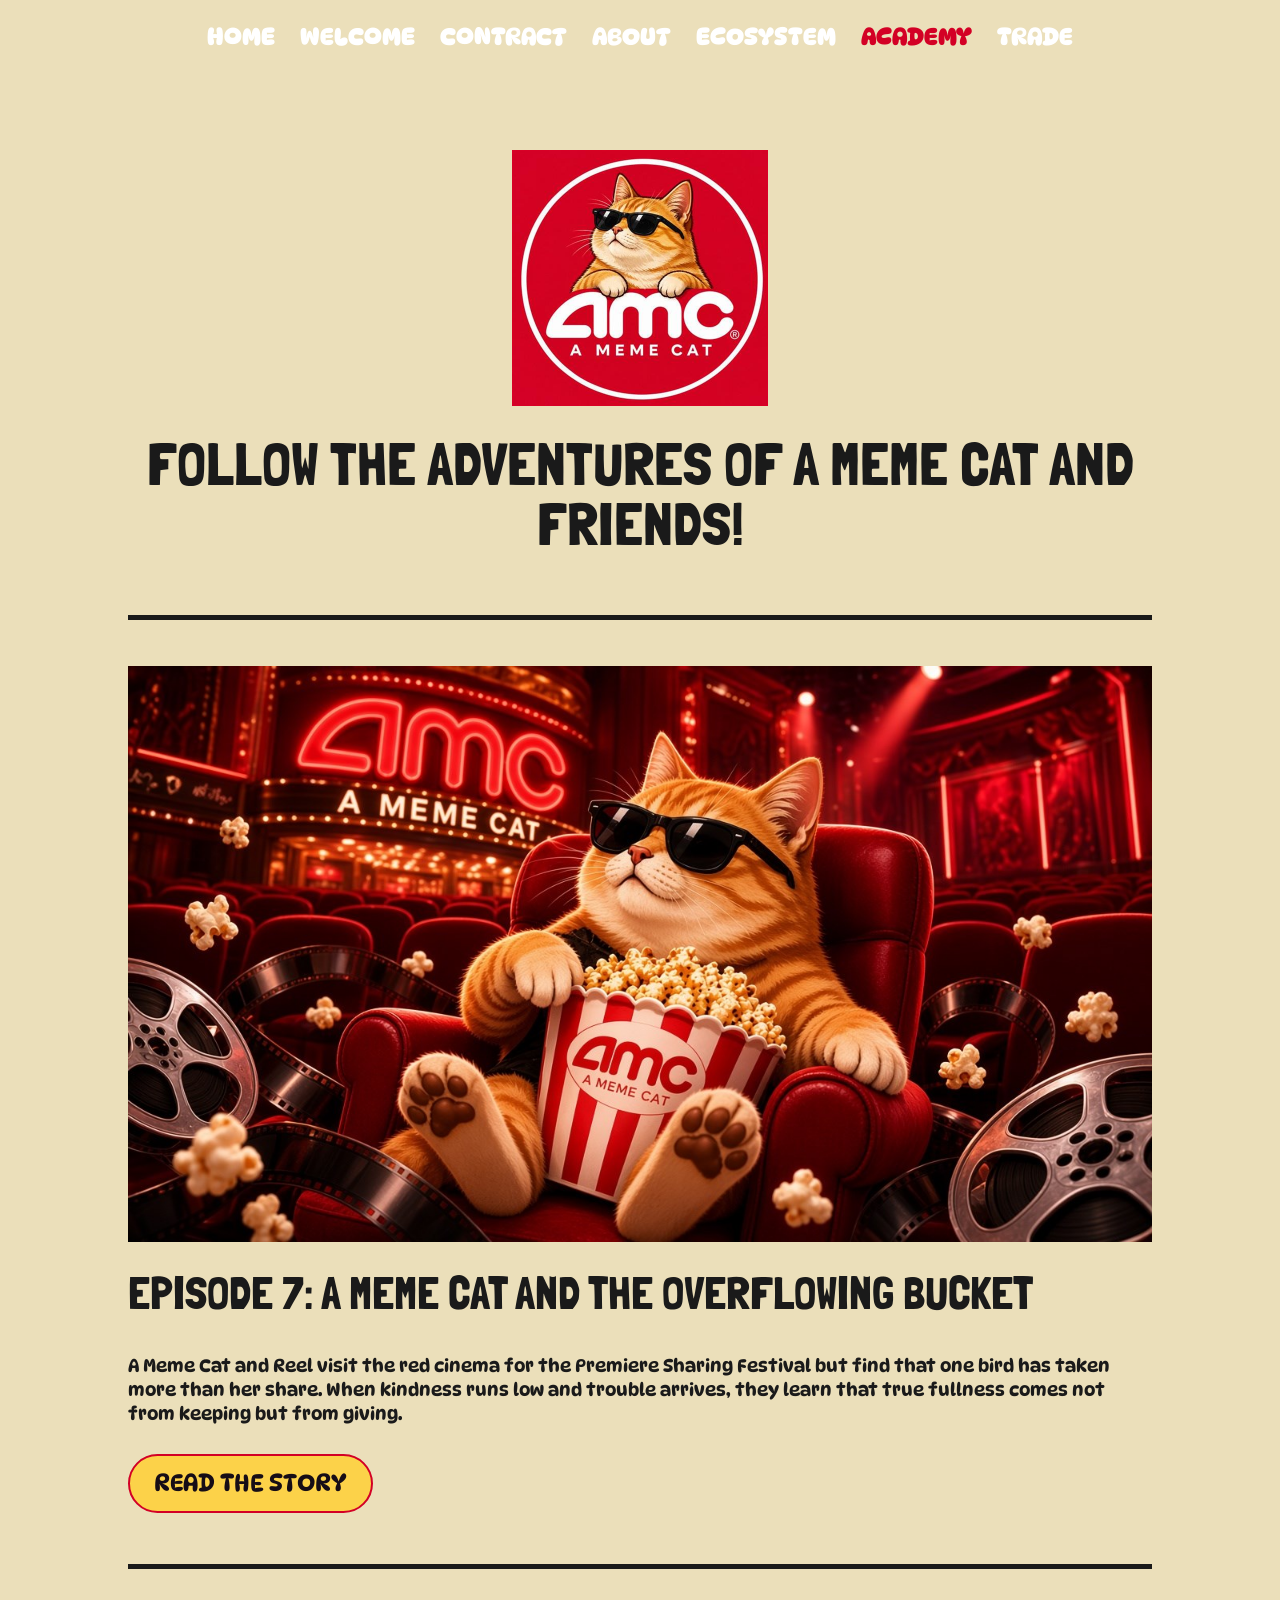
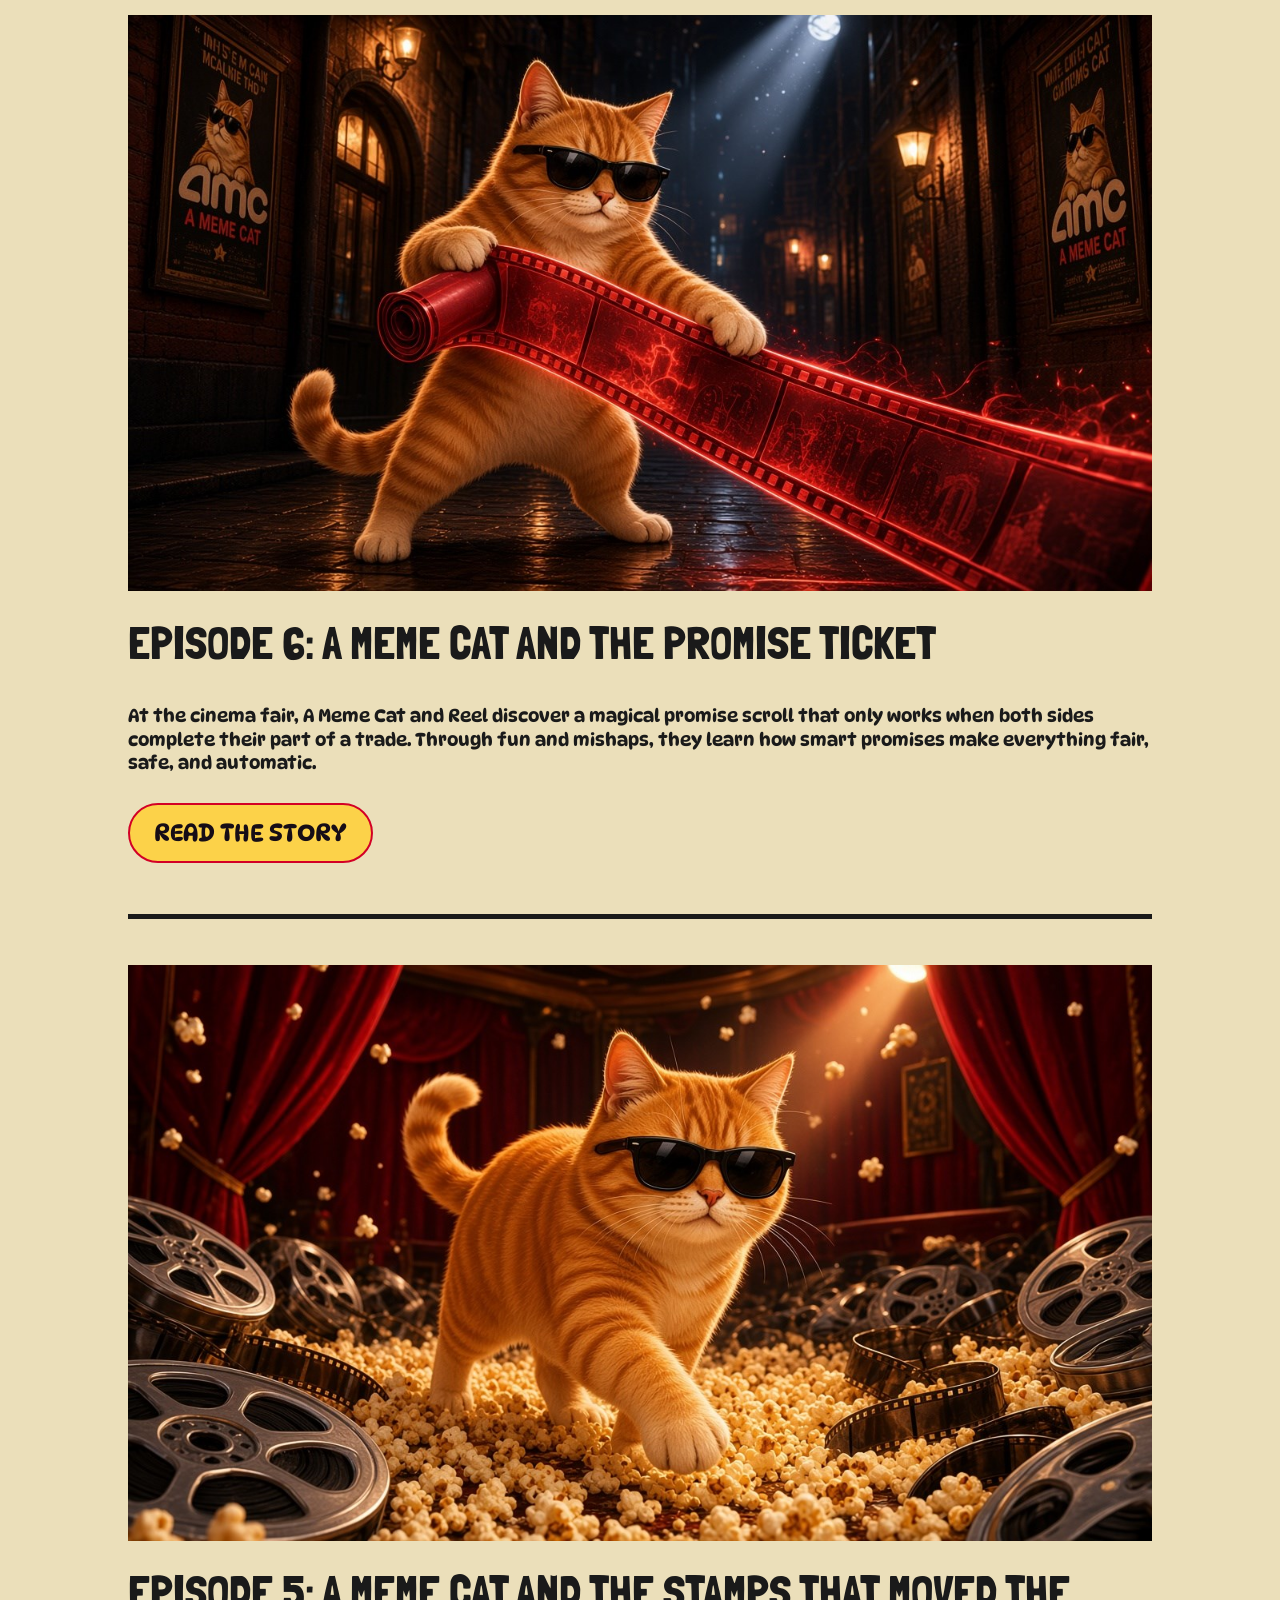
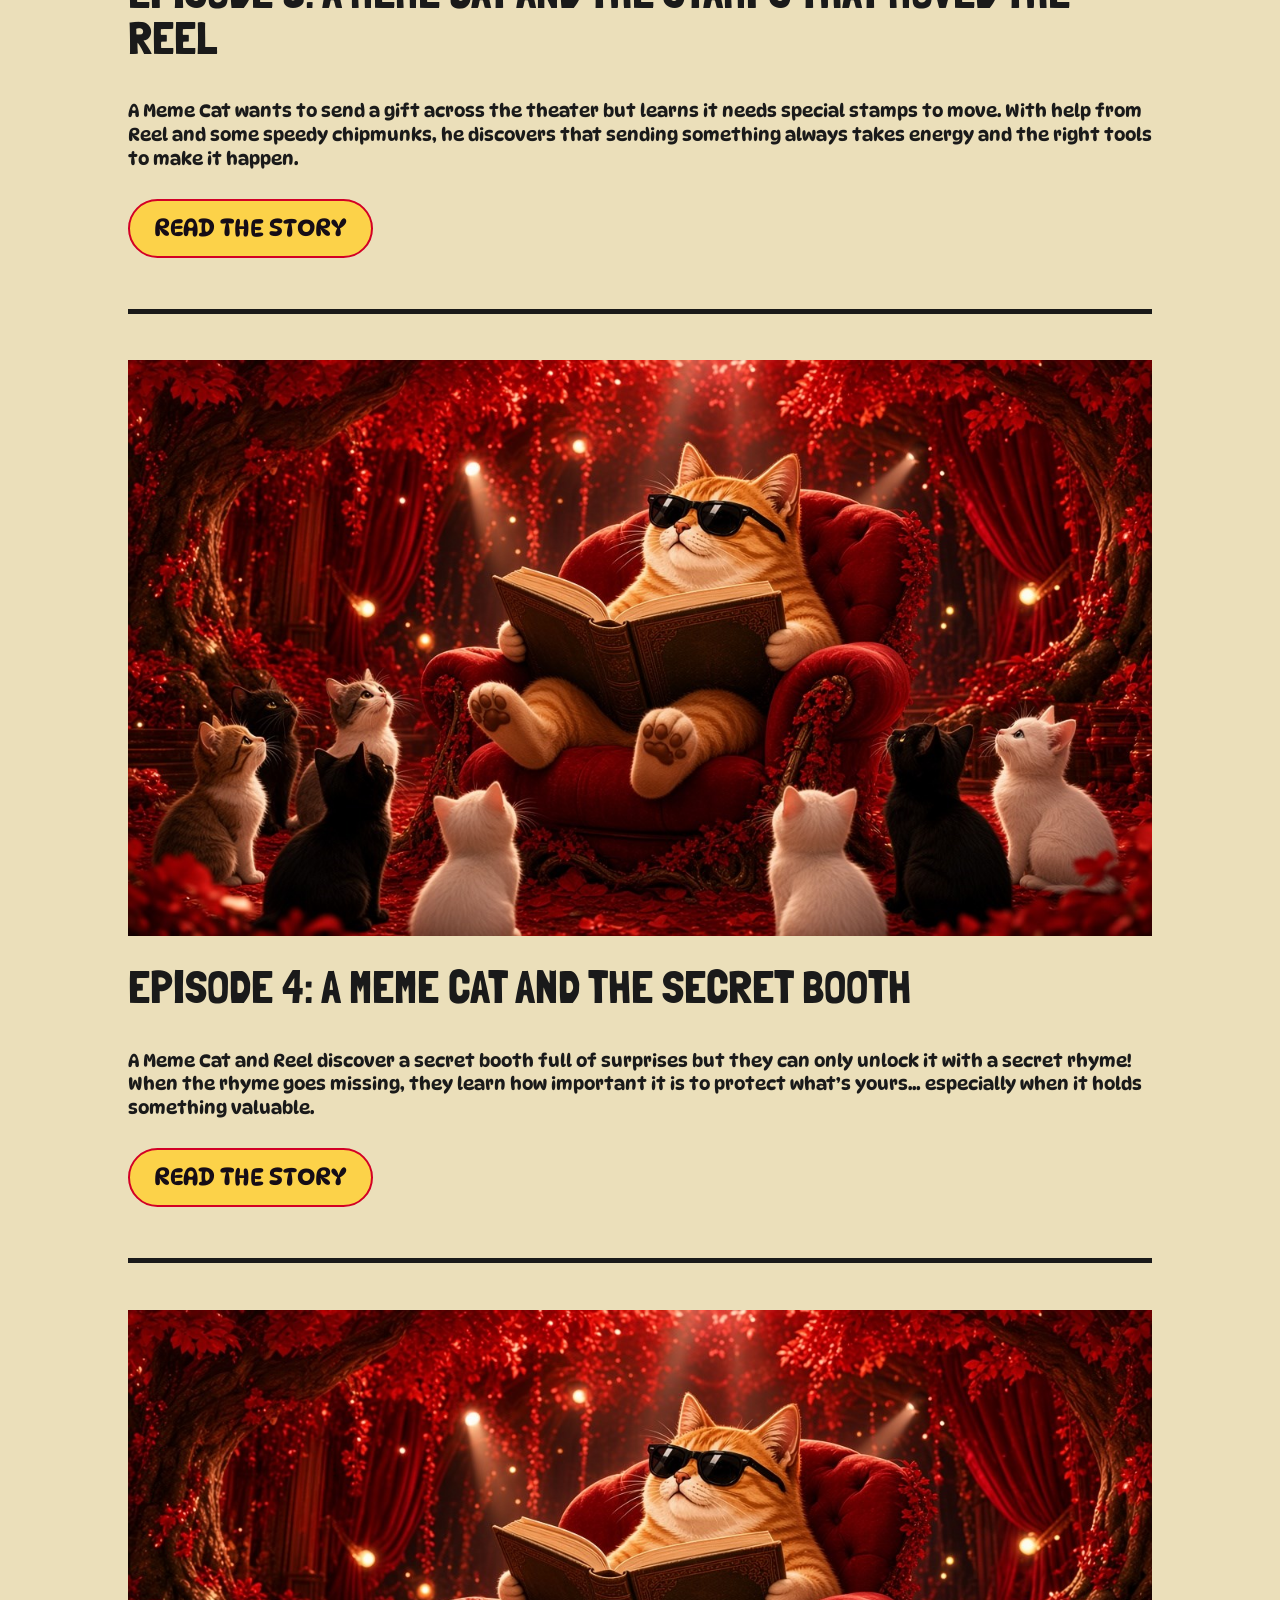
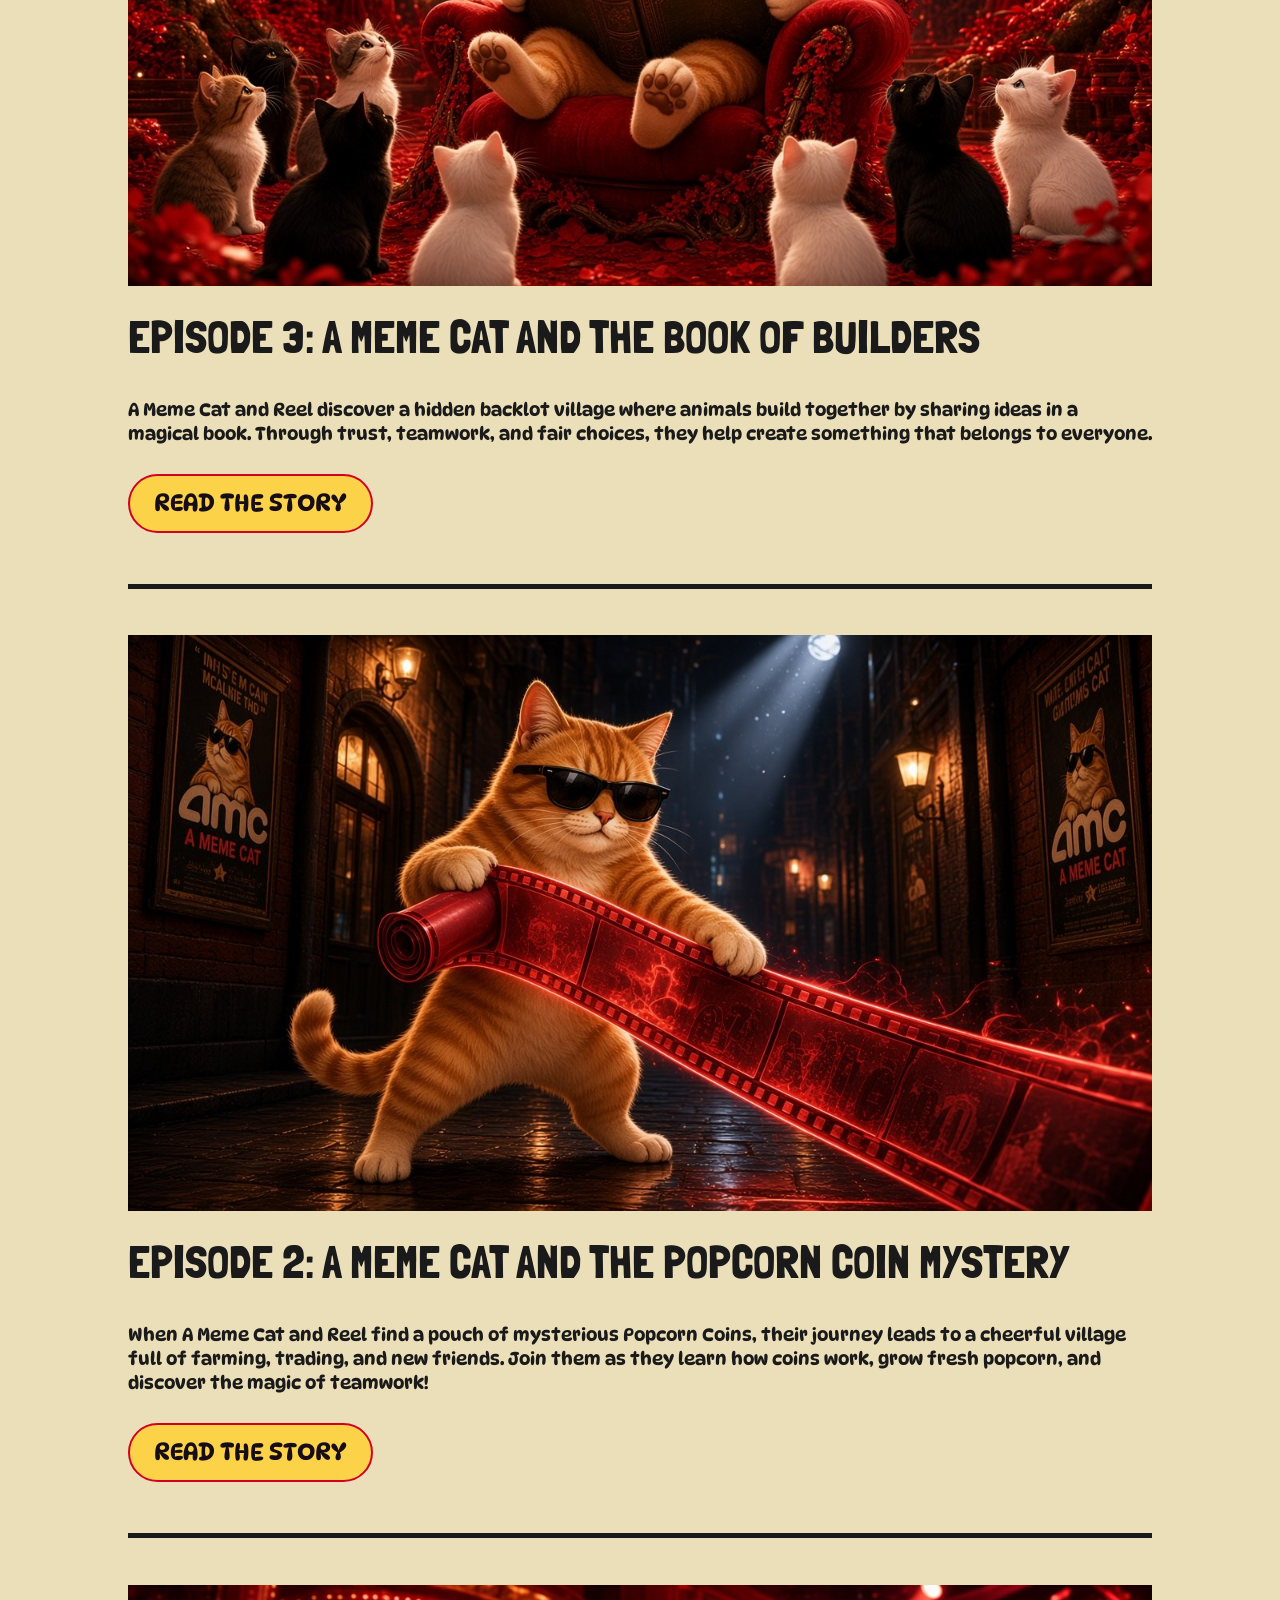
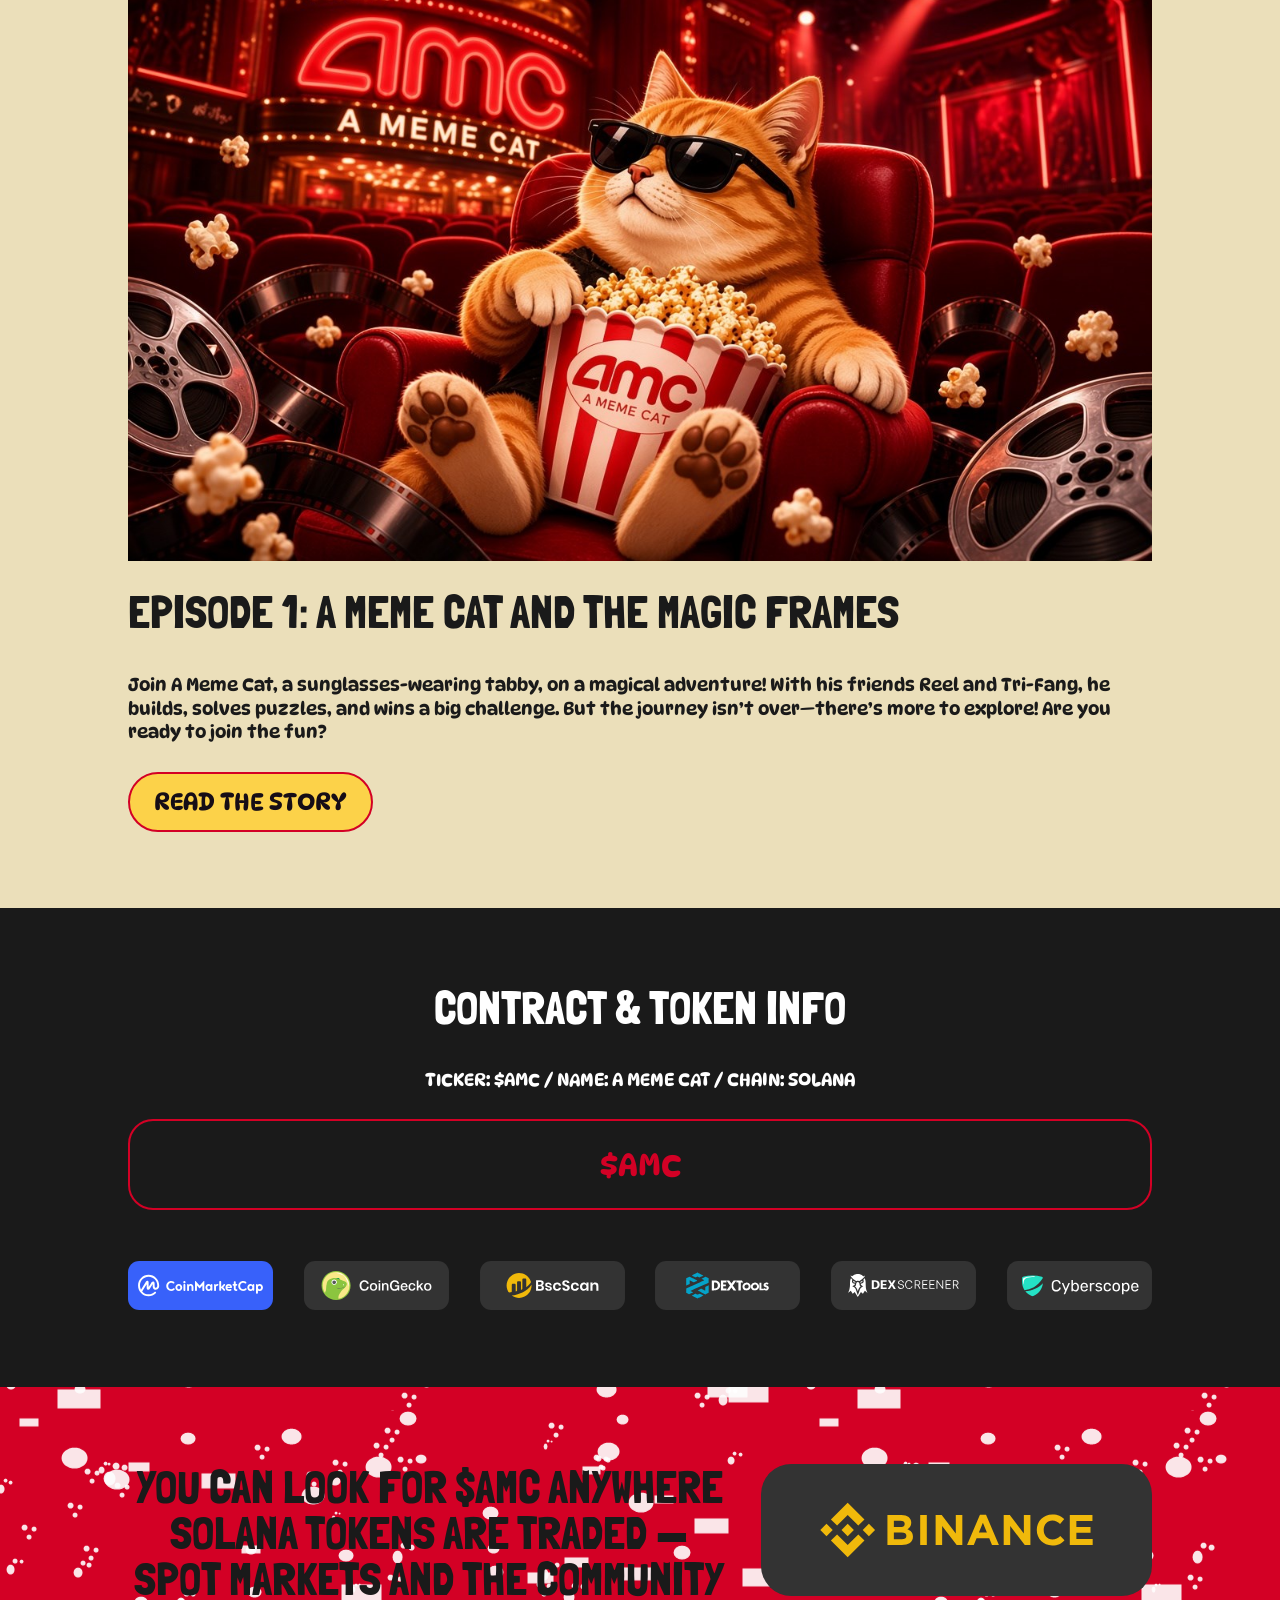
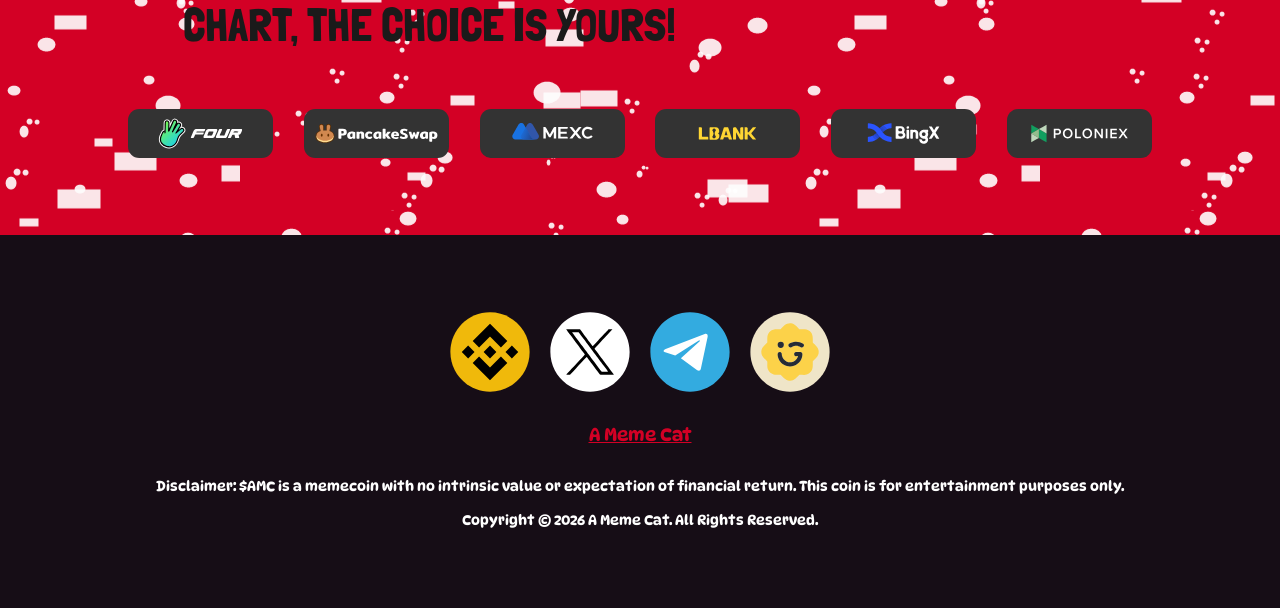
==== academy/index.html @ ebb937b4 "init" ====
<!DOCTYPE html>
<html lang="en-US">
<head>
	<meta charset="UTF-8" />
<meta http-equiv="X-UA-Compatible" content="IE=edge">
	<link rel="pingback" href="https://firstbroccoli.com/xmlrpc.php" />

	<script type="text/javascript">
		document.documentElement.className = 'js';
	</script>
	
	<title>Academy | A Meme Cat</title><link rel="stylesheet" href="../wp-content/cache/min/1/f35c342107f26439f1f9e042b6e08339.css" media="all" data-minify="1" />
<style id="et-divi-open-sans-inline-css">/* Original: https://fonts.googleapis.com/css?family=Open+Sans:300italic,400italic,600italic,700italic,800italic,400,300,600,700,800&#038;subset=latin,latin-ext&#038;display=swap *//* User Agent: Mozilla/5.0 (Unknown; Linux x86_64) AppleWebKit/538.1 (KHTML, like Gecko) Safari/538.1 Daum/4.1 */@font-face {font-family: 'Open Sans';font-style: italic;font-weight: 300;font-stretch: normal;font-display: swap;src: url(../fonts.gstatic.com/s/opensans/v44/memQYaGs126MiZpBA-UFUIcVXSCEkx2cmqvXlWq8tWZ0Pw86hd0Rk5hkWV4exQ.ttf) format('truetype');}@font-face {font-family: 'Open Sans';font-style: italic;font-weight: 400;font-stretch: normal;font-display: swap;src: url(../fonts.gstatic.com/s/opensans/v44/memQYaGs126MiZpBA-UFUIcVXSCEkx2cmqvXlWq8tWZ0Pw86hd0Rk8ZkWV4exQ.ttf) format('truetype');}@font-face {font-family: 'Open Sans';font-style: italic;font-weight: 600;font-stretch: normal;font-display: swap;src: url(../fonts.gstatic.com/s/opensans/v44/memQYaGs126MiZpBA-UFUIcVXSCEkx2cmqvXlWq8tWZ0Pw86hd0RkxhjWV4exQ.ttf) format('truetype');}@font-face {font-family: 'Open Sans';font-style: italic;font-weight: 700;font-stretch: normal;font-display: swap;src: url(../fonts.gstatic.com/s/opensans/v44/memQYaGs126MiZpBA-UFUIcVXSCEkx2cmqvXlWq8tWZ0Pw86hd0RkyFjWV4exQ.ttf) format('truetype');}@font-face {font-family: 'Open Sans';font-style: italic;font-weight: 800;font-stretch: normal;font-display: swap;src: url(../fonts.gstatic.com/s/opensans/v44/memQYaGs126MiZpBA-UFUIcVXSCEkx2cmqvXlWq8tWZ0Pw86hd0Rk0ZjWV4exQ.ttf) format('truetype');}@font-face {font-family: 'Open Sans';font-style: normal;font-weight: 300;font-stretch: normal;font-display: swap;src: url(../fonts.gstatic.com/s/opensans/v44/memSYaGs126MiZpBA-UvWbX2vVnXBbObj2OVZyOOSr4dVJWUgsiH0B4uaVc.ttf) format('truetype');}@font-face {font-family: 'Open Sans';font-style: normal;font-weight: 400;font-stretch: normal;font-display: swap;src: url(../fonts.gstatic.com/s/opensans/v44/memSYaGs126MiZpBA-UvWbX2vVnXBbObj2OVZyOOSr4dVJWUgsjZ0B4uaVc.ttf) format('truetype');}@font-face {font-family: 'Open Sans';font-style: normal;font-weight: 600;font-stretch: normal;font-display: swap;src: url(../fonts.gstatic.com/s/opensans/v44/memSYaGs126MiZpBA-UvWbX2vVnXBbObj2OVZyOOSr4dVJWUgsgH1x4uaVc.ttf) format('truetype');}@font-face {font-family: 'Open Sans';font-style: normal;font-weight: 700;font-stretch: normal;font-display: swap;src: url(../fonts.gstatic.com/s/opensans/v44/memSYaGs126MiZpBA-UvWbX2vVnXBbObj2OVZyOOSr4dVJWUgsg-1x4uaVc.ttf) format('truetype');}@font-face {font-family: 'Open Sans';font-style: normal;font-weight: 800;font-stretch: normal;font-display: swap;src: url(../fonts.gstatic.com/s/opensans/v44/memSYaGs126MiZpBA-UvWbX2vVnXBbObj2OVZyOOSr4dVJWUgshZ1x4uaVc.ttf) format('truetype');}/* User Agent: Mozilla/5.0 (Windows NT 6.1; WOW64; rv:27.0) Gecko/20100101 Firefox/27.0 */@font-face {font-family: 'Open Sans';font-style: italic;font-weight: 300;font-stretch: normal;font-display: swap;src: url(../fonts.gstatic.com/s/opensans/v44/memQYaGs126MiZpBA-UFUIcVXSCEkx2cmqvXlWq8tWZ0Pw86hd0Rk5hkWV4exg.woff) format('woff');}@font-face {font-family: 'Open Sans';font-style: italic;font-weight: 400;font-stretch: normal;font-display: swap;src: url(../fonts.gstatic.com/s/opensans/v44/memQYaGs126MiZpBA-UFUIcVXSCEkx2cmqvXlWq8tWZ0Pw86hd0Rk8ZkWV4exg.woff) format('woff');}@font-face {font-family: 'Open Sans';font-style: italic;font-weight: 600;font-stretch: normal;font-display: swap;src: url(../fonts.gstatic.com/s/opensans/v44/memQYaGs126MiZpBA-UFUIcVXSCEkx2cmqvXlWq8tWZ0Pw86hd0RkxhjWV4exg.woff) format('woff');}@font-face {font-family: 'Open Sans';font-style: italic;font-weight: 700;font-stretch: normal;font-display: swap;src: url(../fonts.gstatic.com/s/opensans/v44/memQYaGs126MiZpBA-UFUIcVXSCEkx2cmqvXlWq8tWZ0Pw86hd0RkyFjWV4exg.woff) format('woff');}@font-face {font-family: 'Open Sans';font-style: italic;font-weight: 800;font-stretch: normal;font-display: swap;src: url(../fonts.gstatic.com/s/opensans/v44/memQYaGs126MiZpBA-UFUIcVXSCEkx2cmqvXlWq8tWZ0Pw86hd0Rk0ZjWV4exg.woff) format('woff');}@font-face {font-family: 'Open Sans';font-style: normal;font-weight: 300;font-stretch: normal;font-display: swap;src: url(../fonts.gstatic.com/s/opensans/v44/memSYaGs126MiZpBA-UvWbX2vVnXBbObj2OVZyOOSr4dVJWUgsiH0B4uaVQ.woff) format('woff');}@font-face {font-family: 'Open Sans';font-style: normal;font-weight: 400;font-stretch: normal;font-display: swap;src: url(../fonts.gstatic.com/s/opensans/v44/memSYaGs126MiZpBA-UvWbX2vVnXBbObj2OVZyOOSr4dVJWUgsjZ0B4uaVQ.woff) format('woff');}@font-face {font-family: 'Open Sans';font-style: normal;font-weight: 600;font-stretch: normal;font-display: swap;src: url(../fonts.gstatic.com/s/opensans/v44/memSYaGs126MiZpBA-UvWbX2vVnXBbObj2OVZyOOSr4dVJWUgsgH1x4uaVQ.woff) format('woff');}@font-face {font-family: 'Open Sans';font-style: normal;font-weight: 700;font-stretch: normal;font-display: swap;src: url(../fonts.gstatic.com/s/opensans/v44/memSYaGs126MiZpBA-UvWbX2vVnXBbObj2OVZyOOSr4dVJWUgsg-1x4uaVQ.woff) format('woff');}@font-face {font-family: 'Open Sans';font-style: normal;font-weight: 800;font-stretch: normal;font-display: swap;src: url(../fonts.gstatic.com/s/opensans/v44/memSYaGs126MiZpBA-UvWbX2vVnXBbObj2OVZyOOSr4dVJWUgshZ1x4uaVQ.woff) format('woff');}/* User Agent: Mozilla/5.0 (Windows NT 6.3; rv:39.0) Gecko/20100101 Firefox/39.0 */@font-face {font-family: 'Open Sans';font-style: italic;font-weight: 300;font-stretch: normal;font-display: swap;src: url(../fonts.gstatic.com/s/opensans/v44/memQYaGs126MiZpBA-UFUIcVXSCEkx2cmqvXlWq8tWZ0Pw86hd0Rk5hkWV4ewA.woff2) format('woff2');}@font-face {font-family: 'Open Sans';font-style: italic;font-weight: 400;font-stretch: normal;font-display: swap;src: url(../fonts.gstatic.com/s/opensans/v44/memQYaGs126MiZpBA-UFUIcVXSCEkx2cmqvXlWq8tWZ0Pw86hd0Rk8ZkWV4ewA.woff2) format('woff2');}@font-face {font-family: 'Open Sans';font-style: italic;font-weight: 600;font-stretch: normal;font-display: swap;src: url(../fonts.gstatic.com/s/opensans/v44/memQYaGs126MiZpBA-UFUIcVXSCEkx2cmqvXlWq8tWZ0Pw86hd0RkxhjWV4ewA.woff2) format('woff2');}@font-face {font-family: 'Open Sans';font-style: italic;font-weight: 700;font-stretch: normal;font-display: swap;src: url(../fonts.gstatic.com/s/opensans/v44/memQYaGs126MiZpBA-UFUIcVXSCEkx2cmqvXlWq8tWZ0Pw86hd0RkyFjWV4ewA.woff2) format('woff2');}@font-face {font-family: 'Open Sans';font-style: italic;font-weight: 800;font-stretch: normal;font-display: swap;src: url(../fonts.gstatic.com/s/opensans/v44/memQYaGs126MiZpBA-UFUIcVXSCEkx2cmqvXlWq8tWZ0Pw86hd0Rk0ZjWV4ewA.woff2) format('woff2');}@font-face {font-family: 'Open Sans';font-style: normal;font-weight: 300;font-stretch: normal;font-display: swap;src: url(../fonts.gstatic.com/s/opensans/v44/memSYaGs126MiZpBA-UvWbX2vVnXBbObj2OVZyOOSr4dVJWUgsiH0B4uaVI.woff2) format('woff2');}@font-face {font-family: 'Open Sans';font-style: normal;font-weight: 400;font-stretch: normal;font-display: swap;src: url(../fonts.gstatic.com/s/opensans/v44/memSYaGs126MiZpBA-UvWbX2vVnXBbObj2OVZyOOSr4dVJWUgsjZ0B4uaVI.woff2) format('woff2');}@font-face {font-family: 'Open Sans';font-style: normal;font-weight: 600;font-stretch: normal;font-display: swap;src: url(../fonts.gstatic.com/s/opensans/v44/memSYaGs126MiZpBA-UvWbX2vVnXBbObj2OVZyOOSr4dVJWUgsgH1x4uaVI.woff2) format('woff2');}@font-face {font-family: 'Open Sans';font-style: normal;font-weight: 700;font-stretch: normal;font-display: swap;src: url(../fonts.gstatic.com/s/opensans/v44/memSYaGs126MiZpBA-UvWbX2vVnXBbObj2OVZyOOSr4dVJWUgsg-1x4uaVI.woff2) format('woff2');}@font-face {font-family: 'Open Sans';font-style: normal;font-weight: 800;font-stretch: normal;font-display: swap;src: url(../fonts.gstatic.com/s/opensans/v44/memSYaGs126MiZpBA-UvWbX2vVnXBbObj2OVZyOOSr4dVJWUgshZ1x4uaVI.woff2) format('woff2');}</style><style id="et-builder-googlefonts-cached-inline">/* Original: https://fonts.googleapis.com/css?family=Open+Sans:300,regular,500,600,700,800,300italic,italic,500italic,600italic,700italic,800italic|DynaPuff:regular,500,600,700|Londrina+Solid:100,300,regular,900&#038;subset=latin,latin-ext&#038;display=swap *//* User Agent: Mozilla/5.0 (Unknown; Linux x86_64) AppleWebKit/538.1 (KHTML, like Gecko) Safari/538.1 Daum/4.1 */@font-face {font-family: 'DynaPuff';font-style: normal;font-weight: 400;font-stretch: normal;font-display: swap;src: url(../fonts.gstatic.com/s/dynapuff/v9/z7N5dRvsZDIVHbYPMhZJ3HQ83UaSu4uhr7-ZFeoYkgAr1x8RSxYu2YHhTQ.ttf) format('truetype');}@font-face {font-family: 'DynaPuff';font-style: normal;font-weight: 500;font-stretch: normal;font-display: swap;src: url(../fonts.gstatic.com/s/dynapuff/v9/z7N5dRvsZDIVHbYPMhZJ3HQ83UaSu4uhr7-ZFeoYkgAr1x8RSyQu2YHhTQ.ttf) format('truetype');}@font-face {font-family: 'DynaPuff';font-style: normal;font-weight: 600;font-stretch: normal;font-display: swap;src: url(../fonts.gstatic.com/s/dynapuff/v9/z7N5dRvsZDIVHbYPMhZJ3HQ83UaSu4uhr7-ZFeoYkgAr1x8RS8gp2YHhTQ.ttf) format('truetype');}@font-face {font-family: 'DynaPuff';font-style: normal;font-weight: 700;font-stretch: normal;font-display: swap;src: url(../fonts.gstatic.com/s/dynapuff/v9/z7N5dRvsZDIVHbYPMhZJ3HQ83UaSu4uhr7-ZFeoYkgAr1x8RS_Ep2YHhTQ.ttf) format('truetype');}@font-face {font-family: 'Londrina Solid';font-style: normal;font-weight: 100;font-display: swap;src: url(../fonts.gstatic.com/s/londrinasolid/v19/flUjRq6sw40kQEJxWNgkLuudGfs9GBEUtQ.ttf) format('truetype');}@font-face {font-family: 'Londrina Solid';font-style: normal;font-weight: 300;font-display: swap;src: url(../fonts.gstatic.com/s/londrinasolid/v19/flUiRq6sw40kQEJxWNgkLuudGfv1CgYzlZk.ttf) format('truetype');}@font-face {font-family: 'Londrina Solid';font-style: normal;font-weight: 400;font-display: swap;src: url(../fonts.gstatic.com/s/londrinasolid/v19/flUhRq6sw40kQEJxWNgkLuudGfNeKBY.ttf) format('truetype');}@font-face {font-family: 'Londrina Solid';font-style: normal;font-weight: 900;font-display: swap;src: url(../fonts.gstatic.com/s/londrinasolid/v19/flUiRq6sw40kQEJxWNgkLuudGfvdDwYzlZk.ttf) format('truetype');}@font-face {font-family: 'Open Sans';font-style: italic;font-weight: 300;font-stretch: normal;font-display: swap;src: url(../fonts.gstatic.com/s/opensans/v44/memQYaGs126MiZpBA-UFUIcVXSCEkx2cmqvXlWq8tWZ0Pw86hd0Rk5hkWV4exQ.ttf) format('truetype');}@font-face {font-family: 'Open Sans';font-style: italic;font-weight: 400;font-stretch: normal;font-display: swap;src: url(../fonts.gstatic.com/s/opensans/v44/memQYaGs126MiZpBA-UFUIcVXSCEkx2cmqvXlWq8tWZ0Pw86hd0Rk8ZkWV4exQ.ttf) format('truetype');}@font-face {font-family: 'Open Sans';font-style: italic;font-weight: 500;font-stretch: normal;font-display: swap;src: url(../fonts.gstatic.com/s/opensans/v44/memQYaGs126MiZpBA-UFUIcVXSCEkx2cmqvXlWq8tWZ0Pw86hd0Rk_RkWV4exQ.ttf) format('truetype');}@font-face {font-family: 'Open Sans';font-style: italic;font-weight: 600;font-stretch: normal;font-display: swap;src: url(../fonts.gstatic.com/s/opensans/v44/memQYaGs126MiZpBA-UFUIcVXSCEkx2cmqvXlWq8tWZ0Pw86hd0RkxhjWV4exQ.ttf) format('truetype');}@font-face {font-family: 'Open Sans';font-style: italic;font-weight: 700;font-stretch: normal;font-display: swap;src: url(../fonts.gstatic.com/s/opensans/v44/memQYaGs126MiZpBA-UFUIcVXSCEkx2cmqvXlWq8tWZ0Pw86hd0RkyFjWV4exQ.ttf) format('truetype');}@font-face {font-family: 'Open Sans';font-style: italic;font-weight: 800;font-stretch: normal;font-display: swap;src: url(../fonts.gstatic.com/s/opensans/v44/memQYaGs126MiZpBA-UFUIcVXSCEkx2cmqvXlWq8tWZ0Pw86hd0Rk0ZjWV4exQ.ttf) format('truetype');}@font-face {font-family: 'Open Sans';font-style: normal;font-weight: 300;font-stretch: normal;font-display: swap;src: url(../fonts.gstatic.com/s/opensans/v44/memSYaGs126MiZpBA-UvWbX2vVnXBbObj2OVZyOOSr4dVJWUgsiH0B4uaVc.ttf) format('truetype');}@font-face {font-family: 'Open Sans';font-style: normal;font-weight: 400;font-stretch: normal;font-display: swap;src: url(../fonts.gstatic.com/s/opensans/v44/memSYaGs126MiZpBA-UvWbX2vVnXBbObj2OVZyOOSr4dVJWUgsjZ0B4uaVc.ttf) format('truetype');}@font-face {font-family: 'Open Sans';font-style: normal;font-weight: 500;font-stretch: normal;font-display: swap;src: url(../fonts.gstatic.com/s/opensans/v44/memSYaGs126MiZpBA-UvWbX2vVnXBbObj2OVZyOOSr4dVJWUgsjr0B4uaVc.ttf) format('truetype');}@font-face {font-family: 'Open Sans';font-style: normal;font-weight: 600;font-stretch: normal;font-display: swap;src: url(../fonts.gstatic.com/s/opensans/v44/memSYaGs126MiZpBA-UvWbX2vVnXBbObj2OVZyOOSr4dVJWUgsgH1x4uaVc.ttf) format('truetype');}@font-face {font-family: 'Open Sans';font-style: normal;font-weight: 700;font-stretch: normal;font-display: swap;src: url(../fonts.gstatic.com/s/opensans/v44/memSYaGs126MiZpBA-UvWbX2vVnXBbObj2OVZyOOSr4dVJWUgsg-1x4uaVc.ttf) format('truetype');}@font-face {font-family: 'Open Sans';font-style: normal;font-weight: 800;font-stretch: normal;font-display: swap;src: url(../fonts.gstatic.com/s/opensans/v44/memSYaGs126MiZpBA-UvWbX2vVnXBbObj2OVZyOOSr4dVJWUgshZ1x4uaVc.ttf) format('truetype');}/* User Agent: Mozilla/5.0 (Windows NT 6.1; WOW64; rv:27.0) Gecko/20100101 Firefox/27.0 */@font-face {font-family: 'DynaPuff';font-style: normal;font-weight: 400;font-stretch: normal;font-display: swap;src: url(../fonts.gstatic.com/s/dynapuff/v9/z7N5dRvsZDIVHbYPMhZJ3HQ83UaSu4uhr7-ZFeoYkgAr1x8RSxYu2YHhTg.woff) format('woff');}@font-face {font-family: 'DynaPuff';font-style: normal;font-weight: 500;font-stretch: normal;font-display: swap;src: url(../fonts.gstatic.com/s/dynapuff/v9/z7N5dRvsZDIVHbYPMhZJ3HQ83UaSu4uhr7-ZFeoYkgAr1x8RSyQu2YHhTg.woff) format('woff');}@font-face {font-family: 'DynaPuff';font-style: normal;font-weight: 600;font-stretch: normal;font-display: swap;src: url(../fonts.gstatic.com/s/dynapuff/v9/z7N5dRvsZDIVHbYPMhZJ3HQ83UaSu4uhr7-ZFeoYkgAr1x8RS8gp2YHhTg.woff) format('woff');}@font-face {font-family: 'DynaPuff';font-style: normal;font-weight: 700;font-stretch: normal;font-display: swap;src: url(../fonts.gstatic.com/s/dynapuff/v9/z7N5dRvsZDIVHbYPMhZJ3HQ83UaSu4uhr7-ZFeoYkgAr1x8RS_Ep2YHhTg.woff) format('woff');}@font-face {font-family: 'Londrina Solid';font-style: normal;font-weight: 100;font-display: swap;src: url(../fonts.gstatic.com/s/londrinasolid/v19/flUjRq6sw40kQEJxWNgkLuudGfs9GBEUtg.woff) format('woff');}@font-face {font-family: 'Londrina Solid';font-style: normal;font-weight: 300;font-display: swap;src: url(../fonts.gstatic.com/s/londrinasolid/v19/flUiRq6sw40kQEJxWNgkLuudGfv1CgYzlZo.woff) format('woff');}@font-face {font-family: 'Londrina Solid';font-style: normal;font-weight: 400;font-display: swap;src: url(../fonts.gstatic.com/s/londrinasolid/v19/flUhRq6sw40kQEJxWNgkLuudGfNeKBU.woff) format('woff');}@font-face {font-family: 'Londrina Solid';font-style: normal;font-weight: 900;font-display: swap;src: url(../fonts.gstatic.com/s/londrinasolid/v19/flUiRq6sw40kQEJxWNgkLuudGfvdDwYzlZo.woff) format('woff');}@font-face {font-family: 'Open Sans';font-style: italic;font-weight: 300;font-stretch: normal;font-display: swap;src: url(../fonts.gstatic.com/s/opensans/v44/memQYaGs126MiZpBA-UFUIcVXSCEkx2cmqvXlWq8tWZ0Pw86hd0Rk5hkWV4exg.woff) format('woff');}@font-face {font-family: 'Open Sans';font-style: italic;font-weight: 400;font-stretch: normal;font-display: swap;src: url(../fonts.gstatic.com/s/opensans/v44/memQYaGs126MiZpBA-UFUIcVXSCEkx2cmqvXlWq8tWZ0Pw86hd0Rk8ZkWV4exg.woff) format('woff');}@font-face {font-family: 'Open Sans';font-style: italic;font-weight: 500;font-stretch: normal;font-display: swap;src: url(../fonts.gstatic.com/s/opensans/v44/memQYaGs126MiZpBA-UFUIcVXSCEkx2cmqvXlWq8tWZ0Pw86hd0Rk_RkWV4exg.woff) format('woff');}@font-face {font-family: 'Open Sans';font-style: italic;font-weight: 600;font-stretch: normal;font-display: swap;src: url(../fonts.gstatic.com/s/opensans/v44/memQYaGs126MiZpBA-UFUIcVXSCEkx2cmqvXlWq8tWZ0Pw86hd0RkxhjWV4exg.woff) format('woff');}@font-face {font-family: 'Open Sans';font-style: italic;font-weight: 700;font-stretch: normal;font-display: swap;src: url(../fonts.gstatic.com/s/opensans/v44/memQYaGs126MiZpBA-UFUIcVXSCEkx2cmqvXlWq8tWZ0Pw86hd0RkyFjWV4exg.woff) format('woff');}@font-face {font-family: 'Open Sans';font-style: italic;font-weight: 800;font-stretch: normal;font-display: swap;src: url(../fonts.gstatic.com/s/opensans/v44/memQYaGs126MiZpBA-UFUIcVXSCEkx2cmqvXlWq8tWZ0Pw86hd0Rk0ZjWV4exg.woff) format('woff');}@font-face {font-family: 'Open Sans';font-style: normal;font-weight: 300;font-stretch: normal;font-display: swap;src: url(../fonts.gstatic.com/s/opensans/v44/memSYaGs126MiZpBA-UvWbX2vVnXBbObj2OVZyOOSr4dVJWUgsiH0B4uaVQ.woff) format('woff');}@font-face {font-family: 'Open Sans';font-style: normal;font-weight: 400;font-stretch: normal;font-display: swap;src: url(../fonts.gstatic.com/s/opensans/v44/memSYaGs126MiZpBA-UvWbX2vVnXBbObj2OVZyOOSr4dVJWUgsjZ0B4uaVQ.woff) format('woff');}@font-face {font-family: 'Open Sans';font-style: normal;font-weight: 500;font-stretch: normal;font-display: swap;src: url(../fonts.gstatic.com/s/opensans/v44/memSYaGs126MiZpBA-UvWbX2vVnXBbObj2OVZyOOSr4dVJWUgsjr0B4uaVQ.woff) format('woff');}@font-face {font-family: 'Open Sans';font-style: normal;font-weight: 600;font-stretch: normal;font-display: swap;src: url(../fonts.gstatic.com/s/opensans/v44/memSYaGs126MiZpBA-UvWbX2vVnXBbObj2OVZyOOSr4dVJWUgsgH1x4uaVQ.woff) format('woff');}@font-face {font-family: 'Open Sans';font-style: normal;font-weight: 700;font-stretch: normal;font-display: swap;src: url(../fonts.gstatic.com/s/opensans/v44/memSYaGs126MiZpBA-UvWbX2vVnXBbObj2OVZyOOSr4dVJWUgsg-1x4uaVQ.woff) format('woff');}@font-face {font-family: 'Open Sans';font-style: normal;font-weight: 800;font-stretch: normal;font-display: swap;src: url(../fonts.gstatic.com/s/opensans/v44/memSYaGs126MiZpBA-UvWbX2vVnXBbObj2OVZyOOSr4dVJWUgshZ1x4uaVQ.woff) format('woff');}/* User Agent: Mozilla/5.0 (Windows NT 6.3; rv:39.0) Gecko/20100101 Firefox/39.0 */@font-face {font-family: 'DynaPuff';font-style: normal;font-weight: 400;font-stretch: normal;font-display: swap;src: url(../fonts.gstatic.com/s/dynapuff/v9/z7N5dRvsZDIVHbYPMhZJ3HQ83UaSu4uhr7-ZFeoYkgAr1x8RSxYu2YHhSA.woff2) format('woff2');}@font-face {font-family: 'DynaPuff';font-style: normal;font-weight: 500;font-stretch: normal;font-display: swap;src: url(../fonts.gstatic.com/s/dynapuff/v9/z7N5dRvsZDIVHbYPMhZJ3HQ83UaSu4uhr7-ZFeoYkgAr1x8RSyQu2YHhSA.woff2) format('woff2');}@font-face {font-family: 'DynaPuff';font-style: normal;font-weight: 600;font-stretch: normal;font-display: swap;src: url(../fonts.gstatic.com/s/dynapuff/v9/z7N5dRvsZDIVHbYPMhZJ3HQ83UaSu4uhr7-ZFeoYkgAr1x8RS8gp2YHhSA.woff2) format('woff2');}@font-face {font-family: 'DynaPuff';font-style: normal;font-weight: 700;font-stretch: normal;font-display: swap;src: url(../fonts.gstatic.com/s/dynapuff/v9/z7N5dRvsZDIVHbYPMhZJ3HQ83UaSu4uhr7-ZFeoYkgAr1x8RS_Ep2YHhSA.woff2) format('woff2');}@font-face {font-family: 'Londrina Solid';font-style: normal;font-weight: 100;font-display: swap;src: url(../fonts.gstatic.com/s/londrinasolid/v19/flUjRq6sw40kQEJxWNgkLuudGfs9GBEUsA.woff2) format('woff2');}@font-face {font-family: 'Londrina Solid';font-style: normal;font-weight: 300;font-display: swap;src: url(../fonts.gstatic.com/s/londrinasolid/v19/flUiRq6sw40kQEJxWNgkLuudGfv1CgYzlZw.woff2) format('woff2');}@font-face {font-family: 'Londrina Solid';font-style: normal;font-weight: 400;font-display: swap;src: url(../fonts.gstatic.com/s/londrinasolid/v19/flUhRq6sw40kQEJxWNgkLuudGfNeKBM.woff2) format('woff2');}@font-face {font-family: 'Londrina Solid';font-style: normal;font-weight: 900;font-display: swap;src: url(../fonts.gstatic.com/s/londrinasolid/v19/flUiRq6sw40kQEJxWNgkLuudGfvdDwYzlZw.woff2) format('woff2');}@font-face {font-family: 'Open Sans';font-style: italic;font-weight: 300;font-stretch: normal;font-display: swap;src: url(../fonts.gstatic.com/s/opensans/v44/memQYaGs126MiZpBA-UFUIcVXSCEkx2cmqvXlWq8tWZ0Pw86hd0Rk5hkWV4ewA.woff2) format('woff2');}@font-face {font-family: 'Open Sans';font-style: italic;font-weight: 400;font-stretch: normal;font-display: swap;src: url(../fonts.gstatic.com/s/opensans/v44/memQYaGs126MiZpBA-UFUIcVXSCEkx2cmqvXlWq8tWZ0Pw86hd0Rk8ZkWV4ewA.woff2) format('woff2');}@font-face {font-family: 'Open Sans';font-style: italic;font-weight: 500;font-stretch: normal;font-display: swap;src: url(../fonts.gstatic.com/s/opensans/v44/memQYaGs126MiZpBA-UFUIcVXSCEkx2cmqvXlWq8tWZ0Pw86hd0Rk_RkWV4ewA.woff2) format('woff2');}@font-face {font-family: 'Open Sans';font-style: italic;font-weight: 600;font-stretch: normal;font-display: swap;src: url(../fonts.gstatic.com/s/opensans/v44/memQYaGs126MiZpBA-UFUIcVXSCEkx2cmqvXlWq8tWZ0Pw86hd0RkxhjWV4ewA.woff2) format('woff2');}@font-face {font-family: 'Open Sans';font-style: italic;font-weight: 700;font-stretch: normal;font-display: swap;src: url(../fonts.gstatic.com/s/opensans/v44/memQYaGs126MiZpBA-UFUIcVXSCEkx2cmqvXlWq8tWZ0Pw86hd0RkyFjWV4ewA.woff2) format('woff2');}@font-face {font-family: 'Open Sans';font-style: italic;font-weight: 800;font-stretch: normal;font-display: swap;src: url(../fonts.gstatic.com/s/opensans/v44/memQYaGs126MiZpBA-UFUIcVXSCEkx2cmqvXlWq8tWZ0Pw86hd0Rk0ZjWV4ewA.woff2) format('woff2');}@font-face {font-family: 'Open Sans';font-style: normal;font-weight: 300;font-stretch: normal;font-display: swap;src: url(../fonts.gstatic.com/s/opensans/v44/memSYaGs126MiZpBA-UvWbX2vVnXBbObj2OVZyOOSr4dVJWUgsiH0B4uaVI.woff2) format('woff2');}@font-face {font-family: 'Open Sans';font-style: normal;font-weight: 400;font-stretch: normal;font-display: swap;src: url(../fonts.gstatic.com/s/opensans/v44/memSYaGs126MiZpBA-UvWbX2vVnXBbObj2OVZyOOSr4dVJWUgsjZ0B4uaVI.woff2) format('woff2');}@font-face {font-family: 'Open Sans';font-style: normal;font-weight: 500;font-stretch: normal;font-display: swap;src: url(../fonts.gstatic.com/s/opensans/v44/memSYaGs126MiZpBA-UvWbX2vVnXBbObj2OVZyOOSr4dVJWUgsjr0B4uaVI.woff2) format('woff2');}@font-face {font-family: 'Open Sans';font-style: normal;font-weight: 600;font-stretch: normal;font-display: swap;src: url(../fonts.gstatic.com/s/opensans/v44/memSYaGs126MiZpBA-UvWbX2vVnXBbObj2OVZyOOSr4dVJWUgsgH1x4uaVI.woff2) format('woff2');}@font-face {font-family: 'Open Sans';font-style: normal;font-weight: 700;font-stretch: normal;font-display: swap;src: url(../fonts.gstatic.com/s/opensans/v44/memSYaGs126MiZpBA-UvWbX2vVnXBbObj2OVZyOOSr4dVJWUgsg-1x4uaVI.woff2) format('woff2');}@font-face {font-family: 'Open Sans';font-style: normal;font-weight: 800;font-stretch: normal;font-display: swap;src: url(../fonts.gstatic.com/s/opensans/v44/memSYaGs126MiZpBA-UvWbX2vVnXBbObj2OVZyOOSr4dVJWUgshZ1x4uaVI.woff2) format('woff2');}</style><meta name='robots' content='max-image-preview:large' />
<script type="text/javascript">
			let jqueryParams=[],jQuery=function(r){return jqueryParams=[...jqueryParams,r],jQuery},$=function(r){return jqueryParams=[...jqueryParams,r],$};window.jQuery=jQuery,window.$=jQuery;let customHeadScripts=!1;jQuery.fn=jQuery.prototype={},$.fn=jQuery.prototype={},jQuery.noConflict=function(r){if(window.jQuery)return jQuery=window.jQuery,$=window.jQuery,customHeadScripts=!0,jQuery.noConflict},jQuery.ready=function(r){jqueryParams=[...jqueryParams,r]},$.ready=function(r){jqueryParams=[...jqueryParams,r]},jQuery.load=function(r){jqueryParams=[...jqueryParams,r]},$.load=function(r){jqueryParams=[...jqueryParams,r]},jQuery.fn.ready=function(r){jqueryParams=[...jqueryParams,r]},$.fn.ready=function(r){jqueryParams=[...jqueryParams,r]};</script>
<link rel="alternate" type="application/rss+xml" title="firstbroccoli.com &raquo; Feed" href="https://firstbroccoli.com/feed/" />
<link rel="alternate" type="application/rss+xml" title="firstbroccoli.com &raquo; Comments Feed" href="https://firstbroccoli.com/comments/feed/" />
<meta content="Divi v.4.27.4" name="generator"/><style id='wp-emoji-styles-inline-css' type='text/css'>

	img.wp-smiley, img.emoji {
		display: inline !important;
		border: none !important;
		box-shadow: none !important;
		height: 1em !important;
		width: 1em !important;
		margin: 0 0.07em !important;
		vertical-align: -0.1em !important;
		background: none !important;
		padding: 0 !important;
	}
</style>
<style id='wp-block-library-theme-inline-css' type='text/css'>
.wp-block-audio :where(figcaption){color:#555;font-size:13px;text-align:center}.is-dark-theme .wp-block-audio :where(figcaption){color:#ffffffa6}.wp-block-audio{margin:0 0 1em}.wp-block-code{border:1px solid #ccc;border-radius:4px;font-family:Menlo,Consolas,monaco,monospace;padding:.8em 1em}.wp-block-embed :where(figcaption){color:#555;font-size:13px;text-align:center}.is-dark-theme .wp-block-embed :where(figcaption){color:#ffffffa6}.wp-block-embed{margin:0 0 1em}.blocks-gallery-caption{color:#555;font-size:13px;text-align:center}.is-dark-theme .blocks-gallery-caption{color:#ffffffa6}:root :where(.wp-block-image figcaption){color:#555;font-size:13px;text-align:center}.is-dark-theme :root :where(.wp-block-image figcaption){color:#ffffffa6}.wp-block-image{margin:0 0 1em}.wp-block-pullquote{border-bottom:4px solid;border-top:4px solid;color:currentColor;margin-bottom:1.75em}.wp-block-pullquote cite,.wp-block-pullquote footer,.wp-block-pullquote__citation{color:currentColor;font-size:.8125em;font-style:normal;text-transform:uppercase}.wp-block-quote{border-left:.25em solid;margin:0 0 1.75em;padding-left:1em}.wp-block-quote cite,.wp-block-quote footer{color:currentColor;font-size:.8125em;font-style:normal;position:relative}.wp-block-quote:where(.has-text-align-right){border-left:none;border-right:.25em solid;padding-left:0;padding-right:1em}.wp-block-quote:where(.has-text-align-center){border:none;padding-left:0}.wp-block-quote.is-large,.wp-block-quote.is-style-large,.wp-block-quote:where(.is-style-plain){border:none}.wp-block-search .wp-block-search__label{font-weight:700}.wp-block-search__button{border:1px solid #ccc;padding:.375em .625em}:where(.wp-block-group.has-background){padding:1.25em 2.375em}.wp-block-separator.has-css-opacity{opacity:.4}.wp-block-separator{border:none;border-bottom:2px solid;margin-left:auto;margin-right:auto}.wp-block-separator.has-alpha-channel-opacity{opacity:1}.wp-block-separator:not(.is-style-wide):not(.is-style-dots){width:100px}.wp-block-separator.has-background:not(.is-style-dots){border-bottom:none;height:1px}.wp-block-separator.has-background:not(.is-style-wide):not(.is-style-dots){height:2px}.wp-block-table{margin:0 0 1em}.wp-block-table td,.wp-block-table th{word-break:normal}.wp-block-table :where(figcaption){color:#555;font-size:13px;text-align:center}.is-dark-theme .wp-block-table :where(figcaption){color:#ffffffa6}.wp-block-video :where(figcaption){color:#555;font-size:13px;text-align:center}.is-dark-theme .wp-block-video :where(figcaption){color:#ffffffa6}.wp-block-video{margin:0 0 1em}:root :where(.wp-block-template-part.has-background){margin-bottom:0;margin-top:0;padding:1.25em 2.375em}
</style>
<style id='global-styles-inline-css' type='text/css'>
:root{--wp--preset--aspect-ratio--square: 1;--wp--preset--aspect-ratio--4-3: 4/3;--wp--preset--aspect-ratio--3-4: 3/4;--wp--preset--aspect-ratio--3-2: 3/2;--wp--preset--aspect-ratio--2-3: 2/3;--wp--preset--aspect-ratio--16-9: 16/9;--wp--preset--aspect-ratio--9-16: 9/16;--wp--preset--color--black: #000000;--wp--preset--color--cyan-bluish-gray: #abb8c3;--wp--preset--color--white: #ffffff;--wp--preset--color--pale-pink: #f78da7;--wp--preset--color--vivid-red: #cf2e2e;--wp--preset--color--luminous-vivid-orange: #ff6900;--wp--preset--color--luminous-vivid-amber: #fcb900;--wp--preset--color--light-green-cyan: #7bdcb5;--wp--preset--color--vivid-green-cyan: #00d084;--wp--preset--color--pale-cyan-blue: #8ed1fc;--wp--preset--color--vivid-cyan-blue: #0693e3;--wp--preset--color--vivid-purple: #9b51e0;--wp--preset--gradient--vivid-cyan-blue-to-vivid-purple: linear-gradient(135deg,rgba(6,147,227,1) 0%,rgb(155,81,224) 100%);--wp--preset--gradient--light-green-cyan-to-vivid-green-cyan: linear-gradient(135deg,rgb(122,220,180) 0%,rgb(0,208,130) 100%);--wp--preset--gradient--luminous-vivid-amber-to-luminous-vivid-orange: linear-gradient(135deg,rgba(252,185,0,1) 0%,rgba(255,105,0,1) 100%);--wp--preset--gradient--luminous-vivid-orange-to-vivid-red: linear-gradient(135deg,rgba(255,105,0,1) 0%,rgb(207,46,46) 100%);--wp--preset--gradient--very-light-gray-to-cyan-bluish-gray: linear-gradient(135deg,rgb(238,238,238) 0%,rgb(169,184,195) 100%);--wp--preset--gradient--cool-to-warm-spectrum: linear-gradient(135deg,rgb(74,234,220) 0%,rgb(151,120,209) 20%,rgb(207,42,186) 40%,rgb(238,44,130) 60%,rgb(251,105,98) 80%,rgb(254,248,76) 100%);--wp--preset--gradient--blush-light-purple: linear-gradient(135deg,rgb(255,206,236) 0%,rgb(152,150,240) 100%);--wp--preset--gradient--blush-bordeaux: linear-gradient(135deg,rgb(254,205,165) 0%,rgb(254,45,45) 50%,rgb(107,0,62) 100%);--wp--preset--gradient--luminous-dusk: linear-gradient(135deg,rgb(255,203,112) 0%,rgb(199,81,192) 50%,rgb(65,88,208) 100%);--wp--preset--gradient--pale-ocean: linear-gradient(135deg,rgb(255,245,203) 0%,rgb(182,227,212) 50%,rgb(51,167,181) 100%);--wp--preset--gradient--electric-grass: linear-gradient(135deg,rgb(202,248,128) 0%,rgb(113,206,126) 100%);--wp--preset--gradient--midnight: linear-gradient(135deg,rgb(2,3,129) 0%,rgb(40,116,252) 100%);--wp--preset--font-size--small: 13px;--wp--preset--font-size--medium: 20px;--wp--preset--font-size--large: 36px;--wp--preset--font-size--x-large: 42px;--wp--preset--spacing--20: 0.44rem;--wp--preset--spacing--30: 0.67rem;--wp--preset--spacing--40: 1rem;--wp--preset--spacing--50: 1.5rem;--wp--preset--spacing--60: 2.25rem;--wp--preset--spacing--70: 3.38rem;--wp--preset--spacing--80: 5.06rem;--wp--preset--shadow--natural: 6px 6px 9px rgba(0, 0, 0, 0.2);--wp--preset--shadow--deep: 12px 12px 50px rgba(0, 0, 0, 0.4);--wp--preset--shadow--sharp: 6px 6px 0px rgba(0, 0, 0, 0.2);--wp--preset--shadow--outlined: 6px 6px 0px -3px rgba(255, 255, 255, 1), 6px 6px rgba(0, 0, 0, 1);--wp--preset--shadow--crisp: 6px 6px 0px rgba(0, 0, 0, 1);}:root { --wp--style--global--content-size: 823px;--wp--style--global--wide-size: 1080px; }:where(body) { margin: 0; }.wp-site-blocks > .alignleft { float: left; margin-right: 2em; }.wp-site-blocks > .alignright { float: right; margin-left: 2em; }.wp-site-blocks > .aligncenter { justify-content: center; margin-left: auto; margin-right: auto; }:where(.is-layout-flex){gap: 0.5em;}:where(.is-layout-grid){gap: 0.5em;}.is-layout-flow > .alignleft{float: left;margin-inline-start: 0;margin-inline-end: 2em;}.is-layout-flow > .alignright{float: right;margin-inline-start: 2em;margin-inline-end: 0;}.is-layout-flow > .aligncenter{margin-left: auto !important;margin-right: auto !important;}.is-layout-constrained > .alignleft{float: left;margin-inline-start: 0;margin-inline-end: 2em;}.is-layout-constrained > .alignright{float: right;margin-inline-start: 2em;margin-inline-end: 0;}.is-layout-constrained > .aligncenter{margin-left: auto !important;margin-right: auto !important;}.is-layout-constrained > :where(:not(.alignleft):not(.alignright):not(.alignfull)){max-width: var(--wp--style--global--content-size);margin-left: auto !important;margin-right: auto !important;}.is-layout-constrained > .alignwide{max-width: var(--wp--style--global--wide-size);}body .is-layout-flex{display: flex;}.is-layout-flex{flex-wrap: wrap;align-items: center;}.is-layout-flex > :is(*, div){margin: 0;}body .is-layout-grid{display: grid;}.is-layout-grid > :is(*, div){margin: 0;}body{padding-top: 0px;padding-right: 0px;padding-bottom: 0px;padding-left: 0px;}:root :where(.wp-element-button, .wp-block-button__link){background-color: #32373c;border-width: 0;color: #fff;font-family: inherit;font-size: inherit;line-height: inherit;padding: calc(0.667em + 2px) calc(1.333em + 2px);text-decoration: none;}.has-black-color{color: var(--wp--preset--color--black) !important;}.has-cyan-bluish-gray-color{color: var(--wp--preset--color--cyan-bluish-gray) !important;}.has-white-color{color: var(--wp--preset--color--white) !important;}.has-pale-pink-color{color: var(--wp--preset--color--pale-pink) !important;}.has-vivid-red-color{color: var(--wp--preset--color--vivid-red) !important;}.has-luminous-vivid-orange-color{color: var(--wp--preset--color--luminous-vivid-orange) !important;}.has-luminous-vivid-amber-color{color: var(--wp--preset--color--luminous-vivid-amber) !important;}.has-light-green-cyan-color{color: var(--wp--preset--color--light-green-cyan) !important;}.has-vivid-green-cyan-color{color: var(--wp--preset--color--vivid-green-cyan) !important;}.has-pale-cyan-blue-color{color: var(--wp--preset--color--pale-cyan-blue) !important;}.has-vivid-cyan-blue-color{color: var(--wp--preset--color--vivid-cyan-blue) !important;}.has-vivid-purple-color{color: var(--wp--preset--color--vivid-purple) !important;}.has-black-background-color{background-color: var(--wp--preset--color--black) !important;}.has-cyan-bluish-gray-background-color{background-color: var(--wp--preset--color--cyan-bluish-gray) !important;}.has-white-background-color{background-color: var(--wp--preset--color--white) !important;}.has-pale-pink-background-color{background-color: var(--wp--preset--color--pale-pink) !important;}.has-vivid-red-background-color{background-color: var(--wp--preset--color--vivid-red) !important;}.has-luminous-vivid-orange-background-color{background-color: var(--wp--preset--color--luminous-vivid-orange) !important;}.has-luminous-vivid-amber-background-color{background-color: var(--wp--preset--color--luminous-vivid-amber) !important;}.has-light-green-cyan-background-color{background-color: var(--wp--preset--color--light-green-cyan) !important;}.has-vivid-green-cyan-background-color{background-color: var(--wp--preset--color--vivid-green-cyan) !important;}.has-pale-cyan-blue-background-color{background-color: var(--wp--preset--color--pale-cyan-blue) !important;}.has-vivid-cyan-blue-background-color{background-color: var(--wp--preset--color--vivid-cyan-blue) !important;}.has-vivid-purple-background-color{background-color: var(--wp--preset--color--vivid-purple) !important;}.has-black-border-color{border-color: var(--wp--preset--color--black) !important;}.has-cyan-bluish-gray-border-color{border-color: var(--wp--preset--color--cyan-bluish-gray) !important;}.has-white-border-color{border-color: var(--wp--preset--color--white) !important;}.has-pale-pink-border-color{border-color: var(--wp--preset--color--pale-pink) !important;}.has-vivid-red-border-color{border-color: var(--wp--preset--color--vivid-red) !important;}.has-luminous-vivid-orange-border-color{border-color: var(--wp--preset--color--luminous-vivid-orange) !important;}.has-luminous-vivid-amber-border-color{border-color: var(--wp--preset--color--luminous-vivid-amber) !important;}.has-light-green-cyan-border-color{border-color: var(--wp--preset--color--light-green-cyan) !important;}.has-vivid-green-cyan-border-color{border-color: var(--wp--preset--color--vivid-green-cyan) !important;}.has-pale-cyan-blue-border-color{border-color: var(--wp--preset--color--pale-cyan-blue) !important;}.has-vivid-cyan-blue-border-color{border-color: var(--wp--preset--color--vivid-cyan-blue) !important;}.has-vivid-purple-border-color{border-color: var(--wp--preset--color--vivid-purple) !important;}.has-vivid-cyan-blue-to-vivid-purple-gradient-background{background: var(--wp--preset--gradient--vivid-cyan-blue-to-vivid-purple) !important;}.has-light-green-cyan-to-vivid-green-cyan-gradient-background{background: var(--wp--preset--gradient--light-green-cyan-to-vivid-green-cyan) !important;}.has-luminous-vivid-amber-to-luminous-vivid-orange-gradient-background{background: var(--wp--preset--gradient--luminous-vivid-amber-to-luminous-vivid-orange) !important;}.has-luminous-vivid-orange-to-vivid-red-gradient-background{background: var(--wp--preset--gradient--luminous-vivid-orange-to-vivid-red) !important;}.has-very-light-gray-to-cyan-bluish-gray-gradient-background{background: var(--wp--preset--gradient--very-light-gray-to-cyan-bluish-gray) !important;}.has-cool-to-warm-spectrum-gradient-background{background: var(--wp--preset--gradient--cool-to-warm-spectrum) !important;}.has-blush-light-purple-gradient-background{background: var(--wp--preset--gradient--blush-light-purple) !important;}.has-blush-bordeaux-gradient-background{background: var(--wp--preset--gradient--blush-bordeaux) !important;}.has-luminous-dusk-gradient-background{background: var(--wp--preset--gradient--luminous-dusk) !important;}.has-pale-ocean-gradient-background{background: var(--wp--preset--gradient--pale-ocean) !important;}.has-electric-grass-gradient-background{background: var(--wp--preset--gradient--electric-grass) !important;}.has-midnight-gradient-background{background: var(--wp--preset--gradient--midnight) !important;}.has-small-font-size{font-size: var(--wp--preset--font-size--small) !important;}.has-medium-font-size{font-size: var(--wp--preset--font-size--medium) !important;}.has-large-font-size{font-size: var(--wp--preset--font-size--large) !important;}.has-x-large-font-size{font-size: var(--wp--preset--font-size--x-large) !important;}
:where(.wp-block-post-template.is-layout-flex){gap: 1.25em;}:where(.wp-block-post-template.is-layout-grid){gap: 1.25em;}
:where(.wp-block-columns.is-layout-flex){gap: 2em;}:where(.wp-block-columns.is-layout-grid){gap: 2em;}
:root :where(.wp-block-pullquote){font-size: 1.5em;line-height: 1.6;}
</style>







<style id='divi-dynamic-critical-inline-css' type='text/css'>
@font-face{font-family:ETmodules;font-display:block;src:url(../wp-content/themes/Divi/core/admin/fonts/modules/all/modules.eot);src:url(../wp-content/themes/Divi/core/admin/fonts/modules/all/modules.eot#iefix) format("embedded-opentype"),url(../wp-content/themes/Divi/core/admin/fonts/modules/all/modules.woff) format("woff"),url(../wp-content/themes/Divi/core/admin/fonts/modules/all/modules.ttf) format("truetype"),url(../wp-content/themes/Divi/core/admin/fonts/modules/all/modules.svg#ETmodules) format("svg");font-weight:400;font-style:normal}
@media (min-width:981px){.et_pb_gutters3 .et_pb_column,.et_pb_gutters3.et_pb_row .et_pb_column{margin-right:5.5%}.et_pb_gutters3 .et_pb_column_4_4,.et_pb_gutters3.et_pb_row .et_pb_column_4_4{width:100%}.et_pb_gutters3 .et_pb_column_4_4 .et_pb_module,.et_pb_gutters3.et_pb_row .et_pb_column_4_4 .et_pb_module{margin-bottom:2.75%}.et_pb_gutters3 .et_pb_column_3_4,.et_pb_gutters3.et_pb_row .et_pb_column_3_4{width:73.625%}.et_pb_gutters3 .et_pb_column_3_4 .et_pb_module,.et_pb_gutters3.et_pb_row .et_pb_column_3_4 .et_pb_module{margin-bottom:3.735%}.et_pb_gutters3 .et_pb_column_2_3,.et_pb_gutters3.et_pb_row .et_pb_column_2_3{width:64.833%}.et_pb_gutters3 .et_pb_column_2_3 .et_pb_module,.et_pb_gutters3.et_pb_row .et_pb_column_2_3 .et_pb_module{margin-bottom:4.242%}.et_pb_gutters3 .et_pb_column_3_5,.et_pb_gutters3.et_pb_row .et_pb_column_3_5{width:57.8%}.et_pb_gutters3 .et_pb_column_3_5 .et_pb_module,.et_pb_gutters3.et_pb_row .et_pb_column_3_5 .et_pb_module{margin-bottom:4.758%}.et_pb_gutters3 .et_pb_column_1_2,.et_pb_gutters3.et_pb_row .et_pb_column_1_2{width:47.25%}.et_pb_gutters3 .et_pb_column_1_2 .et_pb_module,.et_pb_gutters3.et_pb_row .et_pb_column_1_2 .et_pb_module{margin-bottom:5.82%}.et_pb_gutters3 .et_pb_column_2_5,.et_pb_gutters3.et_pb_row .et_pb_column_2_5{width:36.7%}.et_pb_gutters3 .et_pb_column_2_5 .et_pb_module,.et_pb_gutters3.et_pb_row .et_pb_column_2_5 .et_pb_module{margin-bottom:7.493%}.et_pb_gutters3 .et_pb_column_1_3,.et_pb_gutters3.et_pb_row .et_pb_column_1_3{width:29.6667%}.et_pb_gutters3 .et_pb_column_1_3 .et_pb_module,.et_pb_gutters3.et_pb_row .et_pb_column_1_3 .et_pb_module{margin-bottom:9.27%}.et_pb_gutters3 .et_pb_column_1_4,.et_pb_gutters3.et_pb_row .et_pb_column_1_4{width:20.875%}.et_pb_gutters3 .et_pb_column_1_4 .et_pb_module,.et_pb_gutters3.et_pb_row .et_pb_column_1_4 .et_pb_module{margin-bottom:13.174%}.et_pb_gutters3 .et_pb_column_1_5,.et_pb_gutters3.et_pb_row .et_pb_column_1_5{width:15.6%}.et_pb_gutters3 .et_pb_column_1_5 .et_pb_module,.et_pb_gutters3.et_pb_row .et_pb_column_1_5 .et_pb_module{margin-bottom:17.628%}.et_pb_gutters3 .et_pb_column_1_6,.et_pb_gutters3.et_pb_row .et_pb_column_1_6{width:12.0833%}.et_pb_gutters3 .et_pb_column_1_6 .et_pb_module,.et_pb_gutters3.et_pb_row .et_pb_column_1_6 .et_pb_module{margin-bottom:22.759%}.et_pb_gutters3 .et_full_width_page.woocommerce-page ul.products li.product{width:20.875%;margin-right:5.5%;margin-bottom:5.5%}.et_pb_gutters3.et_left_sidebar.woocommerce-page #main-content ul.products li.product,.et_pb_gutters3.et_right_sidebar.woocommerce-page #main-content ul.products li.product{width:28.353%;margin-right:7.47%}.et_pb_gutters3.et_left_sidebar.woocommerce-page #main-content ul.products.columns-1 li.product,.et_pb_gutters3.et_right_sidebar.woocommerce-page #main-content ul.products.columns-1 li.product{width:100%;margin-right:0}.et_pb_gutters3.et_left_sidebar.woocommerce-page #main-content ul.products.columns-2 li.product,.et_pb_gutters3.et_right_sidebar.woocommerce-page #main-content ul.products.columns-2 li.product{width:48%;margin-right:4%}.et_pb_gutters3.et_left_sidebar.woocommerce-page #main-content ul.products.columns-2 li:nth-child(2n+2),.et_pb_gutters3.et_right_sidebar.woocommerce-page #main-content ul.products.columns-2 li:nth-child(2n+2){margin-right:0}.et_pb_gutters3.et_left_sidebar.woocommerce-page #main-content ul.products.columns-2 li:nth-child(3n+1),.et_pb_gutters3.et_right_sidebar.woocommerce-page #main-content ul.products.columns-2 li:nth-child(3n+1){clear:none}}
@media (min-width:981px){.et_pb_gutter.et_pb_gutters2 #left-area{width:77.25%}.et_pb_gutter.et_pb_gutters2 #sidebar{width:22.75%}.et_pb_gutters2.et_right_sidebar #left-area{padding-right:3%}.et_pb_gutters2.et_left_sidebar #left-area{padding-left:3%}.et_pb_gutter.et_pb_gutters2.et_right_sidebar #main-content .container:before{right:22.75%!important}.et_pb_gutter.et_pb_gutters2.et_left_sidebar #main-content .container:before{left:22.75%!important}.et_pb_gutters2 .et_pb_column,.et_pb_gutters2.et_pb_row .et_pb_column{margin-right:3%}.et_pb_gutters2 .et_pb_column_4_4,.et_pb_gutters2.et_pb_row .et_pb_column_4_4{width:100%}.et_pb_gutters2 .et_pb_column_4_4 .et_pb_module,.et_pb_gutters2.et_pb_row .et_pb_column_4_4 .et_pb_module{margin-bottom:1.5%}.et_pb_gutters2 .et_pb_column_3_4,.et_pb_gutters2.et_pb_row .et_pb_column_3_4{width:74.25%}.et_pb_gutters2 .et_pb_column_3_4 .et_pb_module,.et_pb_gutters2.et_pb_row .et_pb_column_3_4 .et_pb_module{margin-bottom:2.02%}.et_pb_gutters2 .et_pb_column_2_3,.et_pb_gutters2.et_pb_row .et_pb_column_2_3{width:65.667%}.et_pb_gutters2 .et_pb_column_2_3 .et_pb_module,.et_pb_gutters2.et_pb_row .et_pb_column_2_3 .et_pb_module{margin-bottom:2.284%}.et_pb_gutters2 .et_pb_column_3_5,.et_pb_gutters2.et_pb_row .et_pb_column_3_5{width:58.8%}.et_pb_gutters2 .et_pb_column_3_5 .et_pb_module,.et_pb_gutters2.et_pb_row .et_pb_column_3_5 .et_pb_module{margin-bottom:2.551%}.et_pb_gutters2 .et_pb_column_1_2,.et_pb_gutters2.et_pb_row .et_pb_column_1_2{width:48.5%}.et_pb_gutters2 .et_pb_column_1_2 .et_pb_module,.et_pb_gutters2.et_pb_row .et_pb_column_1_2 .et_pb_module{margin-bottom:3.093%}.et_pb_gutters2 .et_pb_column_2_5,.et_pb_gutters2.et_pb_row .et_pb_column_2_5{width:38.2%}.et_pb_gutters2 .et_pb_column_2_5 .et_pb_module,.et_pb_gutters2.et_pb_row .et_pb_column_2_5 .et_pb_module{margin-bottom:3.927%}.et_pb_gutters2 .et_pb_column_1_3,.et_pb_gutters2.et_pb_row .et_pb_column_1_3{width:31.3333%}.et_pb_gutters2 .et_pb_column_1_3 .et_pb_module,.et_pb_gutters2.et_pb_row .et_pb_column_1_3 .et_pb_module{margin-bottom:4.787%}.et_pb_gutters2 .et_pb_column_1_4,.et_pb_gutters2.et_pb_row .et_pb_column_1_4{width:22.75%}.et_pb_gutters2 .et_pb_column_1_4 .et_pb_module,.et_pb_gutters2.et_pb_row .et_pb_column_1_4 .et_pb_module{margin-bottom:6.593%}.et_pb_gutters2 .et_pb_column_1_5,.et_pb_gutters2.et_pb_row .et_pb_column_1_5{width:17.6%}.et_pb_gutters2 .et_pb_column_1_5 .et_pb_module,.et_pb_gutters2.et_pb_row .et_pb_column_1_5 .et_pb_module{margin-bottom:8.523%}.et_pb_gutters2 .et_pb_column_1_6,.et_pb_gutters2.et_pb_row .et_pb_column_1_6{width:14.1667%}.et_pb_gutters2 .et_pb_column_1_6 .et_pb_module,.et_pb_gutters2.et_pb_row .et_pb_column_1_6 .et_pb_module{margin-bottom:10.588%}.et_pb_gutters2 .et_full_width_page.woocommerce-page ul.products li.product{width:22.75%;margin-right:3%;margin-bottom:3%}.et_pb_gutters2.et_left_sidebar.woocommerce-page #main-content ul.products li.product,.et_pb_gutters2.et_right_sidebar.woocommerce-page #main-content ul.products li.product{width:30.64%;margin-right:4.04%}}
#et-secondary-menu li,#top-menu li{word-wrap:break-word}.nav li ul,.et_mobile_menu{border-color:#2EA3F2}.mobile_menu_bar:before,.mobile_menu_bar:after,#top-menu li.current-menu-ancestor>a,#top-menu li.current-menu-item>a{color:#2EA3F2}#main-header{-webkit-transition:background-color 0.4s, color 0.4s, opacity 0.4s ease-in-out, -webkit-transform 0.4s;transition:background-color 0.4s, color 0.4s, opacity 0.4s ease-in-out, -webkit-transform 0.4s;transition:background-color 0.4s, color 0.4s, transform 0.4s, opacity 0.4s ease-in-out;transition:background-color 0.4s, color 0.4s, transform 0.4s, opacity 0.4s ease-in-out, -webkit-transform 0.4s}#main-header.et-disabled-animations *{-webkit-transition-duration:0s !important;transition-duration:0s !important}.container{text-align:left;position:relative}.et_fixed_nav.et_show_nav #page-container{padding-top:80px}.et_fixed_nav.et_show_nav.et-tb #page-container,.et_fixed_nav.et_show_nav.et-tb-has-header #page-container{padding-top:0 !important}.et_fixed_nav.et_show_nav.et_secondary_nav_enabled #page-container{padding-top:111px}.et_fixed_nav.et_show_nav.et_secondary_nav_enabled.et_header_style_centered #page-container{padding-top:177px}.et_fixed_nav.et_show_nav.et_header_style_centered #page-container{padding-top:147px}.et_fixed_nav #main-header{position:fixed}.et-cloud-item-editor #page-container{padding-top:0 !important}.et_header_style_left #et-top-navigation{padding-top:33px}.et_header_style_left #et-top-navigation nav>ul>li>a{padding-bottom:33px}.et_header_style_left .logo_container{position:absolute;height:100%;width:100%}.et_header_style_left #et-top-navigation .mobile_menu_bar{padding-bottom:24px}.et_hide_search_icon #et_top_search{display:none !important}#logo{width:auto;-webkit-transition:all 0.4s ease-in-out;transition:all 0.4s ease-in-out;margin-bottom:0;max-height:54%;display:inline-block;float:none;vertical-align:middle;-webkit-transform:translate3d(0, 0, 0)}.et_pb_svg_logo #logo{height:54%}.logo_container{-webkit-transition:all 0.4s ease-in-out;transition:all 0.4s ease-in-out}span.logo_helper{display:inline-block;height:100%;vertical-align:middle;width:0}.safari .centered-inline-logo-wrap{-webkit-transform:translate3d(0, 0, 0);-webkit-transition:all 0.4s ease-in-out;transition:all 0.4s ease-in-out}#et-define-logo-wrap img{width:100%}.gecko #et-define-logo-wrap.svg-logo{position:relative !important}#top-menu-nav,#top-menu{line-height:0}#et-top-navigation{font-weight:600}.et_fixed_nav #et-top-navigation{-webkit-transition:all 0.4s ease-in-out;transition:all 0.4s ease-in-out}.et-cart-info span:before{content:"\e07a";margin-right:10px;position:relative}nav#top-menu-nav,#top-menu,nav.et-menu-nav,.et-menu{float:left}#top-menu li{display:inline-block;font-size:14px;padding-right:22px}#top-menu>li:last-child{padding-right:0}.et_fullwidth_nav.et_non_fixed_nav.et_header_style_left #top-menu>li:last-child>ul.sub-menu{right:0}#top-menu a{color:rgba(0,0,0,0.6);text-decoration:none;display:block;position:relative;-webkit-transition:opacity 0.4s ease-in-out, background-color 0.4s ease-in-out;transition:opacity 0.4s ease-in-out, background-color 0.4s ease-in-out}#top-menu-nav>ul>li>a:hover{opacity:0.7;-webkit-transition:all 0.4s ease-in-out;transition:all 0.4s ease-in-out}#et_search_icon:before{content:"\55";font-size:17px;left:0;position:absolute;top:-3px}#et_search_icon:hover{cursor:pointer}#et_top_search{float:right;margin:3px 0 0 22px;position:relative;display:block;width:18px}#et_top_search.et_search_opened{position:absolute;width:100%}.et-search-form{top:0;bottom:0;right:0;position:absolute;z-index:1000;width:100%}.et-search-form input{width:90%;border:none;color:#333;position:absolute;top:0;bottom:0;right:30px;margin:auto;background:transparent}.et-search-form .et-search-field::-ms-clear{width:0;height:0;display:none}.et_search_form_container{-webkit-animation:none;animation:none;-o-animation:none}.container.et_search_form_container{position:relative;opacity:0;height:1px}.container.et_search_form_container.et_pb_search_visible{z-index:999;-webkit-animation:fadeInTop 1s 1 cubic-bezier(0.77, 0, 0.175, 1);animation:fadeInTop 1s 1 cubic-bezier(0.77, 0, 0.175, 1)}.et_pb_search_visible.et_pb_no_animation{opacity:1}.et_pb_search_form_hidden{-webkit-animation:fadeOutTop 1s 1 cubic-bezier(0.77, 0, 0.175, 1);animation:fadeOutTop 1s 1 cubic-bezier(0.77, 0, 0.175, 1)}span.et_close_search_field{display:block;width:30px;height:30px;z-index:99999;position:absolute;right:0;cursor:pointer;top:0;bottom:0;margin:auto}span.et_close_search_field:after{font-family:'ETmodules';content:'\4d';speak:none;font-weight:normal;font-variant:normal;text-transform:none;line-height:1;-webkit-font-smoothing:antialiased;font-size:32px;display:inline-block;-webkit-box-sizing:border-box;box-sizing:border-box}.container.et_menu_container{z-index:99}.container.et_search_form_container.et_pb_search_form_hidden{z-index:1 !important}.et_search_outer{width:100%;overflow:hidden;position:absolute;top:0}.container.et_pb_menu_hidden{z-index:-1}form.et-search-form{background:rgba(0,0,0,0) !important}input[type="search"]::-webkit-search-cancel-button{-webkit-appearance:none}.et-cart-info{color:inherit}#et-top-navigation .et-cart-info{float:left;margin:-2px 0 0 22px;font-size:16px}#et-top-navigation{float:right}#top-menu li li{padding:0 20px;margin:0}#top-menu li li a{padding:6px 20px;width:200px}.nav li.et-touch-hover>ul{opacity:1;visibility:visible}#top-menu .menu-item-has-children>a:first-child:after,#et-secondary-nav .menu-item-has-children>a:first-child:after{font-family:'ETmodules';content:"3";font-size:16px;position:absolute;right:0;top:0;font-weight:800}#top-menu .menu-item-has-children>a:first-child,#et-secondary-nav .menu-item-has-children>a:first-child{padding-right:20px}#top-menu li .menu-item-has-children>a:first-child{padding-right:40px}#top-menu li .menu-item-has-children>a:first-child:after{right:20px;top:6px}#top-menu li.mega-menu{position:inherit}#top-menu li.mega-menu>ul{padding:30px 20px;position:absolute !important;width:100%;left:0 !important}#top-menu li.mega-menu ul li{margin:0;float:left !important;display:block !important;padding:0 !important}#top-menu li.mega-menu>ul>li:nth-of-type(4n){clear:right}#top-menu li.mega-menu>ul>li:nth-of-type(4n+1){clear:left}#top-menu li.mega-menu ul li li{width:100%}#top-menu li.mega-menu li>ul{-webkit-animation:none !important;animation:none !important;padding:0px;border:none;left:auto;top:auto;width:90% !important;position:relative;-webkit-box-shadow:none;box-shadow:none}#top-menu li.mega-menu li ul{visibility:visible;opacity:1;display:none}#top-menu li.mega-menu.et-hover li ul{display:block}#top-menu li.mega-menu.et-hover>ul{opacity:1 !important;visibility:visible !important}#top-menu li.mega-menu>ul>li>a{width:90%;padding:0 20px 10px}#top-menu li.mega-menu>ul>li>a:first-child{padding-top:0 !important;font-weight:bold;border-bottom:1px solid rgba(0,0,0,0.03)}#top-menu li.mega-menu>ul>li>a:first-child:hover{background-color:transparent !important}#top-menu li.mega-menu li>a{width:100%}#top-menu li.mega-menu.mega-menu-parent li li,#top-menu li.mega-menu.mega-menu-parent li>a{width:100% !important}#top-menu li.mega-menu.mega-menu-parent li>.sub-menu{float:left;width:100% !important}#top-menu li.mega-menu>ul>li{width:25%;margin:0}#top-menu li.mega-menu.mega-menu-parent-3>ul>li{width:33.33%}#top-menu li.mega-menu.mega-menu-parent-2>ul>li{width:50%}#top-menu li.mega-menu.mega-menu-parent-1>ul>li{width:100%}#top-menu li.mega-menu .menu-item-has-children>a:first-child:after{display:none}#top-menu li.mega-menu>ul>li>ul>li{width:100%;margin:0}#et_mobile_nav_menu{float:right;display:none}.mobile_menu_bar{position:relative;display:block;line-height:0}.mobile_menu_bar:before,.et_toggle_slide_menu:after{content:"\61";font-size:32px;left:0;position:relative;top:0;cursor:pointer}.mobile_nav .select_page{display:none}.et_pb_menu_hidden #top-menu,.et_pb_menu_hidden #et_search_icon:before,.et_pb_menu_hidden .et-cart-info{opacity:0;-webkit-animation:fadeOutBottom 1s 1 cubic-bezier(0.77, 0, 0.175, 1);animation:fadeOutBottom 1s 1 cubic-bezier(0.77, 0, 0.175, 1)}.et_pb_menu_visible #top-menu,.et_pb_menu_visible #et_search_icon:before,.et_pb_menu_visible .et-cart-info{z-index:99;opacity:1;-webkit-animation:fadeInBottom 1s 1 cubic-bezier(0.77, 0, 0.175, 1);animation:fadeInBottom 1s 1 cubic-bezier(0.77, 0, 0.175, 1)}.et_pb_menu_hidden #top-menu,.et_pb_menu_hidden #et_search_icon:before,.et_pb_menu_hidden .mobile_menu_bar{opacity:0;-webkit-animation:fadeOutBottom 1s 1 cubic-bezier(0.77, 0, 0.175, 1);animation:fadeOutBottom 1s 1 cubic-bezier(0.77, 0, 0.175, 1)}.et_pb_menu_visible #top-menu,.et_pb_menu_visible #et_search_icon:before,.et_pb_menu_visible .mobile_menu_bar{z-index:99;opacity:1;-webkit-animation:fadeInBottom 1s 1 cubic-bezier(0.77, 0, 0.175, 1);animation:fadeInBottom 1s 1 cubic-bezier(0.77, 0, 0.175, 1)}.et_pb_no_animation #top-menu,.et_pb_no_animation #et_search_icon:before,.et_pb_no_animation .mobile_menu_bar,.et_pb_no_animation.et_search_form_container{animation:none !important;-o-animation:none !important;-webkit-animation:none !important;-moz-animation:none !important}body.admin-bar.et_fixed_nav #main-header{top:32px}body.et-wp-pre-3_8.admin-bar.et_fixed_nav #main-header{top:28px}body.et_fixed_nav.et_secondary_nav_enabled #main-header{top:30px}body.admin-bar.et_fixed_nav.et_secondary_nav_enabled #main-header{top:63px}@media all and (min-width: 981px){.et_hide_primary_logo #main-header:not(.et-fixed-header) .logo_container,.et_hide_fixed_logo #main-header.et-fixed-header .logo_container{height:0;opacity:0;-webkit-transition:all 0.4s ease-in-out;transition:all 0.4s ease-in-out}.et_hide_primary_logo #main-header:not(.et-fixed-header) .centered-inline-logo-wrap,.et_hide_fixed_logo #main-header.et-fixed-header .centered-inline-logo-wrap{height:0;opacity:0;padding:0}.et-animated-content#page-container{-webkit-transition:margin-top 0.4s ease-in-out;transition:margin-top 0.4s ease-in-out}.et_hide_nav #page-container{-webkit-transition:none;transition:none}.et_fullwidth_nav .et-search-form,.et_fullwidth_nav .et_close_search_field{right:30px}#main-header.et-fixed-header{-webkit-box-shadow:0 0 7px rgba(0,0,0,0.1) !important;box-shadow:0 0 7px rgba(0,0,0,0.1) !important}.et_header_style_left .et-fixed-header #et-top-navigation{padding-top:20px}.et_header_style_left .et-fixed-header #et-top-navigation nav>ul>li>a{padding-bottom:20px}.et_hide_nav.et_fixed_nav #main-header{opacity:0}.et_hide_nav.et_fixed_nav .et-fixed-header#main-header{-webkit-transform:translateY(0px) !important;transform:translateY(0px) !important;opacity:1}.et_hide_nav .centered-inline-logo-wrap,.et_hide_nav.et_fixed_nav #main-header,.et_hide_nav.et_fixed_nav #main-header,.et_hide_nav .centered-inline-logo-wrap{-webkit-transition-duration:.7s;transition-duration:.7s}.et_hide_nav #page-container{padding-top:0 !important}.et_primary_nav_dropdown_animation_fade #et-top-navigation ul li:hover>ul,.et_secondary_nav_dropdown_animation_fade #et-secondary-nav li:hover>ul{-webkit-transition:all .2s ease-in-out;transition:all .2s ease-in-out}.et_primary_nav_dropdown_animation_slide #et-top-navigation ul li:hover>ul,.et_secondary_nav_dropdown_animation_slide #et-secondary-nav li:hover>ul{-webkit-animation:fadeLeft .4s ease-in-out;animation:fadeLeft .4s ease-in-out}.et_primary_nav_dropdown_animation_expand #et-top-navigation ul li:hover>ul,.et_secondary_nav_dropdown_animation_expand #et-secondary-nav li:hover>ul{-webkit-transform-origin:0 0;transform-origin:0 0;-webkit-animation:Grow .4s ease-in-out;animation:Grow .4s ease-in-out;-webkit-backface-visibility:visible !important;backface-visibility:visible !important}.et_primary_nav_dropdown_animation_flip #et-top-navigation ul li ul li:hover>ul,.et_secondary_nav_dropdown_animation_flip #et-secondary-nav ul li:hover>ul{-webkit-animation:flipInX .6s ease-in-out;animation:flipInX .6s ease-in-out;-webkit-backface-visibility:visible !important;backface-visibility:visible !important}.et_primary_nav_dropdown_animation_flip #et-top-navigation ul li:hover>ul,.et_secondary_nav_dropdown_animation_flip #et-secondary-nav li:hover>ul{-webkit-animation:flipInY .6s ease-in-out;animation:flipInY .6s ease-in-out;-webkit-backface-visibility:visible !important;backface-visibility:visible !important}.et_fullwidth_nav #main-header .container{width:100%;max-width:100%;padding-right:32px;padding-left:30px}.et_non_fixed_nav.et_fullwidth_nav.et_header_style_left #main-header .container{padding-left:0}.et_non_fixed_nav.et_fullwidth_nav.et_header_style_left .logo_container{padding-left:30px}}@media all and (max-width: 980px){.et_fixed_nav.et_show_nav.et_secondary_nav_enabled #page-container,.et_fixed_nav.et_show_nav #page-container{padding-top:80px}.et_fixed_nav.et_show_nav.et-tb #page-container,.et_fixed_nav.et_show_nav.et-tb-has-header #page-container{padding-top:0 !important}.et_non_fixed_nav #page-container{padding-top:0}.et_fixed_nav.et_secondary_nav_only_menu.admin-bar #main-header{top:32px !important}.et_hide_mobile_logo #main-header .logo_container{display:none;opacity:0;-webkit-transition:all 0.4s ease-in-out;transition:all 0.4s ease-in-out}#top-menu{display:none}.et_hide_nav.et_fixed_nav #main-header{-webkit-transform:translateY(0px) !important;transform:translateY(0px) !important;opacity:1}#et-top-navigation{margin-right:0;-webkit-transition:none;transition:none}.et_fixed_nav #main-header{position:absolute}.et_header_style_left .et-fixed-header #et-top-navigation,.et_header_style_left #et-top-navigation{padding-top:24px;display:block}.et_fixed_nav #main-header{-webkit-transition:none;transition:none}.et_fixed_nav_temp #main-header{top:0 !important}#logo,.logo_container,#main-header,.container{-webkit-transition:none;transition:none}.et_header_style_left #logo{max-width:50%}#et_top_search{margin:0 35px 0 0;float:left}#et_search_icon:before{top:7px}.et_header_style_left .et-search-form{width:50% !important;max-width:50% !important}#et_mobile_nav_menu{display:block}#et-top-navigation .et-cart-info{margin-top:5px}}@media screen and (max-width: 782px){body.admin-bar.et_fixed_nav #main-header{top:46px}}@media all and (max-width: 767px){#et-top-navigation{margin-right:0}body.admin-bar.et_fixed_nav #main-header{top:46px}}@media all and (max-width: 479px){#et-top-navigation{margin-right:0}}@media print{#top-header,#main-header{position:relative !important;top:auto !important;right:auto !important;bottom:auto !important;left:auto !important}}
@-webkit-keyframes fadeOutTop{0%{opacity:1;-webkit-transform:translatey(0);transform:translatey(0)}to{opacity:0;-webkit-transform:translatey(-60%);transform:translatey(-60%)}}@keyframes fadeOutTop{0%{opacity:1;-webkit-transform:translatey(0);transform:translatey(0)}to{opacity:0;-webkit-transform:translatey(-60%);transform:translatey(-60%)}}@-webkit-keyframes fadeInTop{0%{opacity:0;-webkit-transform:translatey(-60%);transform:translatey(-60%)}to{opacity:1;-webkit-transform:translatey(0);transform:translatey(0)}}@keyframes fadeInTop{0%{opacity:0;-webkit-transform:translatey(-60%);transform:translatey(-60%)}to{opacity:1;-webkit-transform:translatey(0);transform:translatey(0)}}@-webkit-keyframes fadeInBottom{0%{opacity:0;-webkit-transform:translatey(60%);transform:translatey(60%)}to{opacity:1;-webkit-transform:translatey(0);transform:translatey(0)}}@keyframes fadeInBottom{0%{opacity:0;-webkit-transform:translatey(60%);transform:translatey(60%)}to{opacity:1;-webkit-transform:translatey(0);transform:translatey(0)}}@-webkit-keyframes fadeOutBottom{0%{opacity:1;-webkit-transform:translatey(0);transform:translatey(0)}to{opacity:0;-webkit-transform:translatey(60%);transform:translatey(60%)}}@keyframes fadeOutBottom{0%{opacity:1;-webkit-transform:translatey(0);transform:translatey(0)}to{opacity:0;-webkit-transform:translatey(60%);transform:translatey(60%)}}@-webkit-keyframes Grow{0%{opacity:0;-webkit-transform:scaleY(.5);transform:scaleY(.5)}to{opacity:1;-webkit-transform:scale(1);transform:scale(1)}}@keyframes Grow{0%{opacity:0;-webkit-transform:scaleY(.5);transform:scaleY(.5)}to{opacity:1;-webkit-transform:scale(1);transform:scale(1)}}/*!
	  * Animate.css - http://daneden.me/animate
	  * Licensed under the MIT license - http://opensource.org/licenses/MIT
	  * Copyright (c) 2015 Daniel Eden
	 */@-webkit-keyframes flipInX{0%{-webkit-transform:perspective(400px) rotateX(90deg);transform:perspective(400px) rotateX(90deg);-webkit-animation-timing-function:ease-in;animation-timing-function:ease-in;opacity:0}40%{-webkit-transform:perspective(400px) rotateX(-20deg);transform:perspective(400px) rotateX(-20deg);-webkit-animation-timing-function:ease-in;animation-timing-function:ease-in}60%{-webkit-transform:perspective(400px) rotateX(10deg);transform:perspective(400px) rotateX(10deg);opacity:1}80%{-webkit-transform:perspective(400px) rotateX(-5deg);transform:perspective(400px) rotateX(-5deg)}to{-webkit-transform:perspective(400px);transform:perspective(400px)}}@keyframes flipInX{0%{-webkit-transform:perspective(400px) rotateX(90deg);transform:perspective(400px) rotateX(90deg);-webkit-animation-timing-function:ease-in;animation-timing-function:ease-in;opacity:0}40%{-webkit-transform:perspective(400px) rotateX(-20deg);transform:perspective(400px) rotateX(-20deg);-webkit-animation-timing-function:ease-in;animation-timing-function:ease-in}60%{-webkit-transform:perspective(400px) rotateX(10deg);transform:perspective(400px) rotateX(10deg);opacity:1}80%{-webkit-transform:perspective(400px) rotateX(-5deg);transform:perspective(400px) rotateX(-5deg)}to{-webkit-transform:perspective(400px);transform:perspective(400px)}}@-webkit-keyframes flipInY{0%{-webkit-transform:perspective(400px) rotateY(90deg);transform:perspective(400px) rotateY(90deg);-webkit-animation-timing-function:ease-in;animation-timing-function:ease-in;opacity:0}40%{-webkit-transform:perspective(400px) rotateY(-20deg);transform:perspective(400px) rotateY(-20deg);-webkit-animation-timing-function:ease-in;animation-timing-function:ease-in}60%{-webkit-transform:perspective(400px) rotateY(10deg);transform:perspective(400px) rotateY(10deg);opacity:1}80%{-webkit-transform:perspective(400px) rotateY(-5deg);transform:perspective(400px) rotateY(-5deg)}to{-webkit-transform:perspective(400px);transform:perspective(400px)}}@keyframes flipInY{0%{-webkit-transform:perspective(400px) rotateY(90deg);transform:perspective(400px) rotateY(90deg);-webkit-animation-timing-function:ease-in;animation-timing-function:ease-in;opacity:0}40%{-webkit-transform:perspective(400px) rotateY(-20deg);transform:perspective(400px) rotateY(-20deg);-webkit-animation-timing-function:ease-in;animation-timing-function:ease-in}60%{-webkit-transform:perspective(400px) rotateY(10deg);transform:perspective(400px) rotateY(10deg);opacity:1}80%{-webkit-transform:perspective(400px) rotateY(-5deg);transform:perspective(400px) rotateY(-5deg)}to{-webkit-transform:perspective(400px);transform:perspective(400px)}}
#main-header{line-height:23px;font-weight:500;top:0;background-color:#fff;width:100%;-webkit-box-shadow:0 1px 0 rgba(0,0,0,.1);box-shadow:0 1px 0 rgba(0,0,0,.1);position:relative;z-index:99999}.nav li li{padding:0 20px;margin:0}.et-menu li li a{padding:6px 20px;width:200px}.nav li{position:relative;line-height:1em}.nav li li{position:relative;line-height:2em}.nav li ul{position:absolute;padding:20px 0;z-index:9999;width:240px;background:#fff;visibility:hidden;opacity:0;border-top:3px solid #2ea3f2;box-shadow:0 2px 5px rgba(0,0,0,.1);-moz-box-shadow:0 2px 5px rgba(0,0,0,.1);-webkit-box-shadow:0 2px 5px rgba(0,0,0,.1);-webkit-transform:translateZ(0);text-align:left}.nav li.et-hover>ul{visibility:visible}.nav li.et-touch-hover>ul,.nav li:hover>ul{opacity:1;visibility:visible}.nav li li ul{z-index:1000;top:-23px;left:240px}.nav li.et-reverse-direction-nav li ul{left:auto;right:240px}.nav li:hover{visibility:inherit}.et_mobile_menu li a,.nav li li a{font-size:14px;-webkit-transition:opacity .2s ease-in-out,background-color .2s ease-in-out;transition:opacity .2s ease-in-out,background-color .2s ease-in-out}.et_mobile_menu li a:hover,.nav ul li a:hover{background-color:rgba(0,0,0,.03);opacity:.7}.et-dropdown-removing>ul{display:none}.mega-menu .et-dropdown-removing>ul{display:block}.et-menu .menu-item-has-children>a:first-child:after{font-family:ETmodules;content:"3";font-size:16px;position:absolute;right:0;top:0;font-weight:800}.et-menu .menu-item-has-children>a:first-child{padding-right:20px}.et-menu li li.menu-item-has-children>a:first-child:after{right:20px;top:6px}.et-menu-nav li.mega-menu{position:inherit}.et-menu-nav li.mega-menu>ul{padding:30px 20px;position:absolute!important;width:100%;left:0!important}.et-menu-nav li.mega-menu ul li{margin:0;float:left!important;display:block!important;padding:0!important}.et-menu-nav li.mega-menu li>ul{-webkit-animation:none!important;animation:none!important;padding:0;border:none;left:auto;top:auto;width:240px!important;position:relative;box-shadow:none;-webkit-box-shadow:none}.et-menu-nav li.mega-menu li ul{visibility:visible;opacity:1;display:none}.et-menu-nav li.mega-menu.et-hover li ul,.et-menu-nav li.mega-menu:hover li ul{display:block}.et-menu-nav li.mega-menu:hover>ul{opacity:1!important;visibility:visible!important}.et-menu-nav li.mega-menu>ul>li>a:first-child{padding-top:0!important;font-weight:700;border-bottom:1px solid rgba(0,0,0,.03)}.et-menu-nav li.mega-menu>ul>li>a:first-child:hover{background-color:transparent!important}.et-menu-nav li.mega-menu li>a{width:200px!important}.et-menu-nav li.mega-menu.mega-menu-parent li>a,.et-menu-nav li.mega-menu.mega-menu-parent li li{width:100%!important}.et-menu-nav li.mega-menu.mega-menu-parent li>.sub-menu{float:left;width:100%!important}.et-menu-nav li.mega-menu>ul>li{width:25%;margin:0}.et-menu-nav li.mega-menu.mega-menu-parent-3>ul>li{width:33.33%}.et-menu-nav li.mega-menu.mega-menu-parent-2>ul>li{width:50%}.et-menu-nav li.mega-menu.mega-menu-parent-1>ul>li{width:100%}.et_pb_fullwidth_menu li.mega-menu .menu-item-has-children>a:first-child:after,.et_pb_menu li.mega-menu .menu-item-has-children>a:first-child:after{display:none}.et_fullwidth_nav #top-menu li.mega-menu>ul{width:auto;left:30px!important;right:30px!important}.et_mobile_menu{position:absolute;left:0;padding:5%;background:#fff;width:100%;visibility:visible;opacity:1;display:none;z-index:9999;border-top:3px solid #2ea3f2;box-shadow:0 2px 5px rgba(0,0,0,.1);-moz-box-shadow:0 2px 5px rgba(0,0,0,.1);-webkit-box-shadow:0 2px 5px rgba(0,0,0,.1)}#main-header .et_mobile_menu li ul,.et_pb_fullwidth_menu .et_mobile_menu li ul,.et_pb_menu .et_mobile_menu li ul{visibility:visible!important;display:block!important;padding-left:10px}.et_mobile_menu li li{padding-left:5%}.et_mobile_menu li a{border-bottom:1px solid rgba(0,0,0,.03);color:#666;padding:10px 5%;display:block}.et_mobile_menu .menu-item-has-children>a{font-weight:700;background-color:rgba(0,0,0,.03)}.et_mobile_menu li .menu-item-has-children>a{background-color:transparent}.et_mobile_nav_menu{float:right;display:none}.mobile_menu_bar{position:relative;display:block;line-height:0}.mobile_menu_bar:before{content:"a";font-size:32px;position:relative;left:0;top:0;cursor:pointer}.et_pb_module .mobile_menu_bar:before{top:2px}.mobile_nav .select_page{display:none}
.et_transparent_nav #page-container{padding-top:0 !important}.et_non_fixed_nav.et_transparent_nav.et_show_nav #page-container{padding-top:80px}.et_non_fixed_nav.et_transparent_nav.et_show_nav.et_secondary_nav_enabled #page-container{padding-top:111px}.et_non_fixed_nav.et_transparent_nav.et_show_nav.et_secondary_nav_enabled.et_header_style_centered #page-container{padding-top:177px}.et_non_fixed_nav.et_transparent_nav.et_show_nav.et_header_style_centered #page-container{padding-top:147px}.et_non_fixed_nav.et_transparent_nav #top-header{top:0;left:0;right:0}.et_non_fixed_nav.et_transparent_nav #main-header,.et_non_fixed_nav.et_transparent_nav #top-header{position:absolute}body.admin-bar.et_non_fixed_nav.et_transparent_nav #main-header,body.admin-bar.et_non_fixed_nav.et_transparent_nav #top-header{top:32px}body.et-wp-pre-3_8.admin-bar.et_non_fixed_nav.et_transparent_nav #main-header,body.et-wp-pre-3_8.admin-bar.et_non_fixed_nav.et_transparent_nav #top-header{top:28px}body.et_non_fixed_nav.et_transparent_nav.et_secondary_nav_enabled #main-header{top:30px}body.admin-bar.et_non_fixed_nav.et_transparent_nav.et_secondary_nav_enabled #main-header{top:63px}@media all and (min-width: 981px){.et_transparent_nav #page-container{-webkit-transition:none;transition:none}.et_transparent_nav.et_non_fixed_nav.et_show_nav.et_secondary_nav_enabled #page-container,.et_transparent_nav.et_non_fixed_nav.et_show_nav.et_secondary_nav_enabled #page-container,.et_transparent_nav.et_fixed_nav.et_show_nav.et_secondary_nav_enabled #page-container,.et_transparent_nav.et_fixed_nav.et_show_nav.et_secondary_nav_enabled #page-container{padding-top:0}.et_hide_nav.et_non_fixed_nav.et_transparent_nav #top-header,.et_hide_nav.et_non_fixed_nav.et_transparent_nav #main-header{opacity:0}.et_hide_nav.et_non_fixed_nav.et_transparent_nav .et-fixed-header#top-header,.et_hide_nav.et_non_fixed_nav.et_transparent_nav .et-fixed-header#main-header{-webkit-transform:translateY(0px) !important;transform:translateY(0px) !important;opacity:1}.et_hide_nav.et_non_fixed_nav.et_transparent_nav #top-header,.et_hide_nav.et_non_fixed_nav.et_transparent_nav #top-header,.et_hide_nav.et_non_fixed_nav.et_transparent_nav #main-header,.et_hide_nav.et_non_fixed_nav.et_transparent_nav #main-header{-webkit-transition-duration:.7s;transition-duration:.7s}}@media all and (max-width: 980px){.et_non_fixed_nav.et_transparent_nav.et_show_nav.et_secondary_nav_enabled #page-container,.et_non_fixed_nav.et_transparent_nav.et_show_nav #page-container{padding-top:80px}.et_non_fixed_nav.et_transparent_nav.et_secondary_nav_only_menu.admin-bar #main-header{top:32px !important}.et_hide_nav.et_non_fixed_nav.et_transparent_nav #top-header,.et_hide_nav.et_non_fixed_nav.et_transparent_nav #main-header{-webkit-transform:translateY(0px) !important;transform:translateY(0px) !important;opacity:1}.et_non_fixed_nav.et_transparent_nav #main-header{-webkit-transition:none;transition:none}.et_non_fixed_nav.et_transparent_nav_temp #main-header{top:0 !important}}@media screen and (max-width: 782px){body.admin-bar.et_non_fixed_nav.et_transparent_nav #main-header,body.admin-bar.et_non_fixed_nav.et_transparent_nav #top-header{top:46px}.et_non_fixed_nav.et_transparent_nav.et_secondary_nav_only_menu.admin-bar #main-header{top:46px !important}body.admin-bar.et_non_fixed_nav.et_transparent_nav.et_secondary_nav_enabled #main-header{top:80px}}@media all and (max-width: 767px){body.et_non_fixed_nav.et_transparent_nav.et_secondary_nav_two_panels #main-header{top:58px}body.admin-bar.et_non_fixed_nav.et_transparent_nav #top-header,body.admin-bar.et_non_fixed_nav.et_transparent_nav #main-header{top:46px}body.admin-bar.et_non_fixed_nav.et_transparent_nav.et_secondary_nav_two_panels #main-header{top:104px}}
.et-social-icons{float:right}.et-social-icons li{display:inline-block;margin-left:20px}.et-social-icon a{display:inline-block;font-size:24px;position:relative;text-align:center;-webkit-transition:color 300ms ease 0s;transition:color 300ms ease 0s;color:#666;text-decoration:none}.et-social-icons a:hover{opacity:0.7;-webkit-transition:all 0.4s ease-in-out;transition:all 0.4s ease-in-out}.et-social-icon span{display:none}.et_duplicate_social_icons{display:none}@media all and (max-width: 980px){.et-social-icons{float:none;text-align:center}}@media all and (max-width: 980px){.et-social-icons{margin:0 0 5px}}
.et_pb_widget{float:left;max-width:100%;word-wrap:break-word}.et_pb_widget a{text-decoration:none;color:#666}.et_pb_widget li a:hover{color:#82c0c7}.et_pb_widget ol li,.et_pb_widget ul li{margin-bottom:.5em}.et_pb_widget ol li ol li,.et_pb_widget ul li ul li{margin-left:15px}.et_pb_widget select{width:100%;height:28px;padding:0 5px}.et_pb_widget_area .et_pb_widget a{color:inherit}.et_pb_bg_layout_light .et_pb_widget li a{color:#666}.et_pb_bg_layout_dark .et_pb_widget li a{color:inherit}
.widget_search .screen-reader-text,.et_pb_widget .wp-block-search__label{display:none}.widget_search input#s,.widget_search input#searchsubmit,.et_pb_widget .wp-block-search__input,.et_pb_widget .wp-block-search__button{padding:.7em;height:40px !important;margin:0;font-size:14px;line-height:normal !important;border:1px solid #ddd;color:#666}.widget_search #s,.et_pb_widget .wp-block-search__input{width:100%;border-radius:3px}.widget_search #searchform,.et_pb_widget .wp-block-search{position:relative}.widget_search #searchsubmit,.et_pb_widget .wp-block-search__button{background-color:#ddd;-webkit-border-top-right-radius:3px;-webkit-border-bottom-right-radius:3px;-moz-border-radius-topright:3px;-moz-border-radius-bottomright:3px;border-top-right-radius:3px;border-bottom-right-radius:3px;position:absolute;right:0;top:0}#searchsubmit,.et_pb_widget .wp-block-search__button{cursor:pointer}
.et_pb_section{position:relative;background-color:#fff;background-position:50%;background-size:100%;background-size:cover}.et_pb_section--absolute,.et_pb_section--fixed{width:100%}.et_pb_section.et_section_transparent{background-color:transparent}.et_pb_fullwidth_section{padding:0}.et_pb_fullwidth_section>.et_pb_module:not(.et_pb_post_content):not(.et_pb_fullwidth_post_content) .et_pb_row{padding:0!important}.et_pb_inner_shadow{-webkit-box-shadow:inset 0 0 7px rgba(0,0,0,.07);box-shadow:inset 0 0 7px rgba(0,0,0,.07)}.et_pb_bottom_inside_divider,.et_pb_top_inside_divider{display:block;background-repeat-y:no-repeat;height:100%;position:absolute;pointer-events:none;width:100%;left:0;right:0}.et_pb_bottom_inside_divider.et-no-transition,.et_pb_top_inside_divider.et-no-transition{-webkit-transition:none!important;transition:none!important}.et-fb .section_has_divider.et_fb_element_controls_visible--child>.et_pb_bottom_inside_divider,.et-fb .section_has_divider.et_fb_element_controls_visible--child>.et_pb_top_inside_divider{z-index:1}.et_pb_section_video:not(.et_pb_section--with-menu){overflow:hidden;position:relative}.et_pb_column>.et_pb_section_video_bg{z-index:-1}.et_pb_section_video_bg{visibility:visible;position:absolute;top:0;left:0;width:100%;height:100%;overflow:hidden;display:block;pointer-events:none;-webkit-transition:display .3s;transition:display .3s}.et_pb_section_video_bg.et_pb_section_video_bg_hover,.et_pb_section_video_bg.et_pb_section_video_bg_phone,.et_pb_section_video_bg.et_pb_section_video_bg_tablet,.et_pb_section_video_bg.et_pb_section_video_bg_tablet_only{display:none}.et_pb_section_video_bg .mejs-controls,.et_pb_section_video_bg .mejs-overlay-play{display:none!important}.et_pb_section_video_bg embed,.et_pb_section_video_bg iframe,.et_pb_section_video_bg object,.et_pb_section_video_bg video{max-width:none}.et_pb_section_video_bg .mejs-video{left:50%;position:absolute;max-width:none}.et_pb_section_video_bg .mejs-overlay-loading{display:none!important}.et_pb_social_network_link .et_pb_section_video{overflow:visible}.et_pb_section_video_on_hover:hover>.et_pb_section_video_bg{display:none}.et_pb_section_video_on_hover:hover>.et_pb_section_video_bg_hover,.et_pb_section_video_on_hover:hover>.et_pb_section_video_bg_hover_inherit{display:block}@media (min-width:981px){.et_pb_section{padding:4% 0}body.et_pb_pagebuilder_layout.et_pb_show_title .post-password-required .et_pb_section,body:not(.et_pb_pagebuilder_layout) .post-password-required .et_pb_section{padding-top:0}.et_pb_fullwidth_section{padding:0}.et_pb_section_video_bg.et_pb_section_video_bg_desktop_only{display:block}}@media (max-width:980px){.et_pb_section{padding:50px 0}body.et_pb_pagebuilder_layout.et_pb_show_title .post-password-required .et_pb_section,body:not(.et_pb_pagebuilder_layout) .post-password-required .et_pb_section{padding-top:0}.et_pb_fullwidth_section{padding:0}.et_pb_section_video_bg.et_pb_section_video_bg_tablet{display:block}.et_pb_section_video_bg.et_pb_section_video_bg_desktop_only{display:none}}@media (min-width:768px){.et_pb_section_video_bg.et_pb_section_video_bg_desktop_tablet{display:block}}@media (min-width:768px) and (max-width:980px){.et_pb_section_video_bg.et_pb_section_video_bg_tablet_only{display:block}}@media (max-width:767px){.et_pb_section_video_bg.et_pb_section_video_bg_phone{display:block}.et_pb_section_video_bg.et_pb_section_video_bg_desktop_tablet{display:none}}
.et_pb_row{width:80%;max-width:1080px;margin:auto;position:relative}body.safari .section_has_divider,body.uiwebview .section_has_divider{-webkit-perspective:2000px;perspective:2000px}.section_has_divider .et_pb_row{z-index:5}.et_pb_row_inner{width:100%;position:relative}.et_pb_row.et_pb_row_empty,.et_pb_row_inner:nth-of-type(n+2).et_pb_row_empty{display:none}.et_pb_row:after,.et_pb_row_inner:after{content:"";display:block;clear:both;visibility:hidden;line-height:0;height:0;width:0}.et_pb_row_4col .et-last-child,.et_pb_row_4col .et-last-child-2,.et_pb_row_6col .et-last-child,.et_pb_row_6col .et-last-child-2,.et_pb_row_6col .et-last-child-3{margin-bottom:0}.et_pb_column{float:left;background-size:cover;background-position:50%;position:relative;z-index:2;min-height:1px}.et_pb_column--with-menu{z-index:3}.et_pb_column.et_pb_column_empty{min-height:1px}.et_pb_row .et_pb_column.et-last-child,.et_pb_row .et_pb_column:last-child,.et_pb_row_inner .et_pb_column.et-last-child,.et_pb_row_inner .et_pb_column:last-child{margin-right:0!important}.et_pb_column.et_pb_section_parallax{position:relative}.et_pb_column,.et_pb_row,.et_pb_row_inner{background-size:cover;background-position:50%;background-repeat:no-repeat}@media (min-width:981px){.et_pb_row{padding:2% 0}body.et_pb_pagebuilder_layout.et_pb_show_title .post-password-required .et_pb_row,body:not(.et_pb_pagebuilder_layout) .post-password-required .et_pb_row{padding:0;width:100%}.et_pb_column_3_4 .et_pb_row_inner{padding:3.735% 0}.et_pb_column_2_3 .et_pb_row_inner{padding:4.2415% 0}.et_pb_column_1_2 .et_pb_row_inner,.et_pb_column_3_5 .et_pb_row_inner{padding:5.82% 0}.et_section_specialty>.et_pb_row{padding:0}.et_pb_row_inner{width:100%}.et_pb_column_single{padding:2.855% 0}.et_pb_column_single .et_pb_module.et-first-child,.et_pb_column_single .et_pb_module:first-child{margin-top:0}.et_pb_column_single .et_pb_module.et-last-child,.et_pb_column_single .et_pb_module:last-child{margin-bottom:0}.et_pb_row .et_pb_column.et-last-child,.et_pb_row .et_pb_column:last-child,.et_pb_row_inner .et_pb_column.et-last-child,.et_pb_row_inner .et_pb_column:last-child{margin-right:0!important}.et_pb_row.et_pb_equal_columns,.et_pb_row_inner.et_pb_equal_columns,.et_pb_section.et_pb_equal_columns>.et_pb_row{display:-webkit-box;display:-ms-flexbox;display:flex}.rtl .et_pb_row.et_pb_equal_columns,.rtl .et_pb_row_inner.et_pb_equal_columns,.rtl .et_pb_section.et_pb_equal_columns>.et_pb_row{-webkit-box-orient:horizontal;-webkit-box-direction:reverse;-ms-flex-direction:row-reverse;flex-direction:row-reverse}.et_pb_row.et_pb_equal_columns>.et_pb_column,.et_pb_section.et_pb_equal_columns>.et_pb_row>.et_pb_column{-webkit-box-ordinal-group:2;-ms-flex-order:1;order:1}}@media (max-width:980px){.et_pb_row{max-width:1080px}body.et_pb_pagebuilder_layout.et_pb_show_title .post-password-required .et_pb_row,body:not(.et_pb_pagebuilder_layout) .post-password-required .et_pb_row{padding:0;width:100%}.et_pb_column .et_pb_row_inner,.et_pb_row{padding:30px 0}.et_section_specialty>.et_pb_row{padding:0}.et_pb_column{width:100%;margin-bottom:30px}.et_pb_bottom_divider .et_pb_row:nth-last-child(2) .et_pb_column:last-child,.et_pb_row .et_pb_column.et-last-child,.et_pb_row .et_pb_column:last-child{margin-bottom:0}.et_section_specialty .et_pb_row>.et_pb_column{padding-bottom:0}.et_pb_column.et_pb_column_empty{display:none}.et_pb_row_1-2_1-4_1-4,.et_pb_row_1-2_1-6_1-6_1-6,.et_pb_row_1-4_1-4,.et_pb_row_1-4_1-4_1-2,.et_pb_row_1-5_1-5_3-5,.et_pb_row_1-6_1-6_1-6,.et_pb_row_1-6_1-6_1-6_1-2,.et_pb_row_1-6_1-6_1-6_1-6,.et_pb_row_3-5_1-5_1-5,.et_pb_row_4col,.et_pb_row_5col,.et_pb_row_6col{display:-webkit-box;display:-ms-flexbox;display:flex;-ms-flex-wrap:wrap;flex-wrap:wrap}.et_pb_row_1-4_1-4>.et_pb_column.et_pb_column_1_4,.et_pb_row_1-4_1-4_1-2>.et_pb_column.et_pb_column_1_4,.et_pb_row_4col>.et_pb_column.et_pb_column_1_4{width:47.25%;margin-right:5.5%}.et_pb_row_1-4_1-4>.et_pb_column.et_pb_column_1_4:nth-child(2n),.et_pb_row_1-4_1-4_1-2>.et_pb_column.et_pb_column_1_4:nth-child(2n),.et_pb_row_4col>.et_pb_column.et_pb_column_1_4:nth-child(2n){margin-right:0}.et_pb_row_1-2_1-4_1-4>.et_pb_column.et_pb_column_1_4{width:47.25%;margin-right:5.5%}.et_pb_row_1-2_1-4_1-4>.et_pb_column.et_pb_column_1_2,.et_pb_row_1-2_1-4_1-4>.et_pb_column.et_pb_column_1_4:nth-child(odd){margin-right:0}.et_pb_row_1-2_1-4_1-4 .et_pb_column:nth-last-child(-n+2),.et_pb_row_1-4_1-4 .et_pb_column:nth-last-child(-n+2),.et_pb_row_4col .et_pb_column:nth-last-child(-n+2){margin-bottom:0}.et_pb_row_1-5_1-5_3-5>.et_pb_column.et_pb_column_1_5,.et_pb_row_5col>.et_pb_column.et_pb_column_1_5{width:47.25%;margin-right:5.5%}.et_pb_row_1-5_1-5_3-5>.et_pb_column.et_pb_column_1_5:nth-child(2n),.et_pb_row_5col>.et_pb_column.et_pb_column_1_5:nth-child(2n){margin-right:0}.et_pb_row_3-5_1-5_1-5>.et_pb_column.et_pb_column_1_5{width:47.25%;margin-right:5.5%}.et_pb_row_3-5_1-5_1-5>.et_pb_column.et_pb_column_1_5:nth-child(odd),.et_pb_row_3-5_1-5_1-5>.et_pb_column.et_pb_column_3_5{margin-right:0}.et_pb_row_3-5_1-5_1-5 .et_pb_column:nth-last-child(-n+2),.et_pb_row_5col .et_pb_column:last-child{margin-bottom:0}.et_pb_row_1-6_1-6_1-6_1-2>.et_pb_column.et_pb_column_1_6,.et_pb_row_6col>.et_pb_column.et_pb_column_1_6{width:29.666%;margin-right:5.5%}.et_pb_row_1-6_1-6_1-6_1-2>.et_pb_column.et_pb_column_1_6:nth-child(3n),.et_pb_row_6col>.et_pb_column.et_pb_column_1_6:nth-child(3n){margin-right:0}.et_pb_row_1-2_1-6_1-6_1-6>.et_pb_column.et_pb_column_1_6{width:29.666%;margin-right:5.5%}.et_pb_row_1-2_1-6_1-6_1-6>.et_pb_column.et_pb_column_1_2,.et_pb_row_1-2_1-6_1-6_1-6>.et_pb_column.et_pb_column_1_6:last-child{margin-right:0}.et_pb_row_1-2_1-2 .et_pb_column.et_pb_column_1_2,.et_pb_row_1-2_1-6_1-6_1-6 .et_pb_column:nth-last-child(-n+3),.et_pb_row_6col .et_pb_column:nth-last-child(-n+3){margin-bottom:0}.et_pb_row_1-2_1-2 .et_pb_column.et_pb_column_1_2 .et_pb_column.et_pb_column_1_6{width:29.666%;margin-right:5.5%;margin-bottom:0}.et_pb_row_1-2_1-2 .et_pb_column.et_pb_column_1_2 .et_pb_column.et_pb_column_1_6:last-child{margin-right:0}.et_pb_row_1-6_1-6_1-6_1-6>.et_pb_column.et_pb_column_1_6{width:47.25%;margin-right:5.5%}.et_pb_row_1-6_1-6_1-6_1-6>.et_pb_column.et_pb_column_1_6:nth-child(2n){margin-right:0}.et_pb_row_1-6_1-6_1-6_1-6:nth-last-child(-n+3){margin-bottom:0}}@media (max-width:479px){.et_pb_row .et_pb_column.et_pb_column_1_4,.et_pb_row .et_pb_column.et_pb_column_1_5,.et_pb_row .et_pb_column.et_pb_column_1_6{width:100%;margin:0 0 30px}.et_pb_row .et_pb_column.et_pb_column_1_4.et-last-child,.et_pb_row .et_pb_column.et_pb_column_1_4:last-child,.et_pb_row .et_pb_column.et_pb_column_1_5.et-last-child,.et_pb_row .et_pb_column.et_pb_column_1_5:last-child,.et_pb_row .et_pb_column.et_pb_column_1_6.et-last-child,.et_pb_row .et_pb_column.et_pb_column_1_6:last-child{margin-bottom:0}.et_pb_row_1-2_1-2 .et_pb_column.et_pb_column_1_2 .et_pb_column.et_pb_column_1_6{width:100%;margin:0 0 30px}.et_pb_row_1-2_1-2 .et_pb_column.et_pb_column_1_2 .et_pb_column.et_pb_column_1_6.et-last-child,.et_pb_row_1-2_1-2 .et_pb_column.et_pb_column_1_2 .et_pb_column.et_pb_column_1_6:last-child{margin-bottom:0}.et_pb_column{width:100%!important}}
.et_pb_with_border .et_pb_image_wrap{border:0 solid #333}.et_pb_image{margin-left:auto;margin-right:auto;line-height:0}.et_pb_image.aligncenter{text-align:center}.et_pb_image.et_pb_has_overlay a.et_pb_lightbox_image{display:block;position:relative}.et_pb_image{display:block}.et_pb_image .et_pb_image_wrap{display:inline-block;position:relative;max-width:100%}.et_pb_image .et_pb_image_wrap img[src*=".svg"]{width:auto}.et_pb_image img{position:relative}.et_pb_image_sticky{margin-bottom:0!important;display:inherit}.et_pb_image.et_pb_has_overlay .et_pb_image_wrap:hover .et_overlay{z-index:3;opacity:1}@media (min-width:981px){.et_pb_section_sticky,.et_pb_section_sticky.et_pb_bottom_divider .et_pb_row:nth-last-child(2),.et_pb_section_sticky .et_pb_column_single,.et_pb_section_sticky .et_pb_row.et-last-child,.et_pb_section_sticky .et_pb_row:last-child,.et_pb_section_sticky .et_pb_specialty_column .et_pb_row_inner.et-last-child,.et_pb_section_sticky .et_pb_specialty_column .et_pb_row_inner:last-child{padding-bottom:0!important}}@media (max-width:980px){.et_pb_image_sticky_tablet{margin-bottom:0!important;display:inherit}.et_pb_section_sticky_mobile,.et_pb_section_sticky_mobile.et_pb_bottom_divider .et_pb_row:nth-last-child(2),.et_pb_section_sticky_mobile .et_pb_column_single,.et_pb_section_sticky_mobile .et_pb_row.et-last-child,.et_pb_section_sticky_mobile .et_pb_row:last-child,.et_pb_section_sticky_mobile .et_pb_specialty_column .et_pb_row_inner.et-last-child,.et_pb_section_sticky_mobile .et_pb_specialty_column .et_pb_row_inner:last-child{padding-bottom:0!important}.et_pb_section_sticky .et_pb_row.et-last-child .et_pb_column.et_pb_row_sticky.et-last-child,.et_pb_section_sticky .et_pb_row:last-child .et_pb_column.et_pb_row_sticky:last-child{margin-bottom:0}.et_pb_image_bottom_space_tablet{margin-bottom:30px!important;display:block}.et_always_center_on_mobile{text-align:center!important;margin-left:auto!important;margin-right:auto!important}}@media (max-width:767px){.et_pb_image_sticky_phone{margin-bottom:0!important;display:inherit}.et_pb_image_bottom_space_phone{margin-bottom:30px!important;display:block}}
.et_overlay{z-index:-1;position:absolute;top:0;left:0;display:block;width:100%;height:100%;background:hsla(0,0%,100%,.9);opacity:0;pointer-events:none;-webkit-transition:all .3s;transition:all .3s;border:1px solid #e5e5e5;-webkit-box-sizing:border-box;box-sizing:border-box;-webkit-backface-visibility:hidden;backface-visibility:hidden;-webkit-font-smoothing:antialiased}.et_overlay:before{color:#2ea3f2;content:"\E050";position:absolute;top:50%;left:50%;-webkit-transform:translate(-50%,-50%);transform:translate(-50%,-50%);font-size:32px;-webkit-transition:all .4s;transition:all .4s}.et_portfolio_image,.et_shop_image{position:relative;display:block}.et_pb_has_overlay:not(.et_pb_image):hover .et_overlay,.et_portfolio_image:hover .et_overlay,.et_shop_image:hover .et_overlay{z-index:3;opacity:1}#ie7 .et_overlay,#ie8 .et_overlay{display:none}.et_pb_module.et_pb_has_overlay{position:relative}.et_pb_module.et_pb_has_overlay .et_overlay,article.et_pb_has_overlay{border:none}
.et_pb_text{word-wrap:break-word}.et_pb_text ol,.et_pb_text ul{padding-bottom:1em}.et_pb_text>:last-child{padding-bottom:0}.et_pb_text_inner{position:relative}
.et_pb_space{-webkit-box-sizing:content-box;box-sizing:content-box;height:23px}.et_pb_divider_hidden{margin-bottom:0!important}.et_pb_divider_internal{display:inline-block;width:100%}.et_pb_divider{margin:0 0 30px;position:relative}.et_pb_divider:before{content:"";width:100%;height:1px;border-top:1px solid rgba(0,0,0,.1);position:absolute;left:0;top:0;z-index:10}.et_pb_divider:after,.et_pb_space:after{content:"";display:table}.et_pb_divider_position_bottom:before{top:auto!important;bottom:0!important}.et_pb_divider_position_center:before{top:50%!important}@media (max-width:980px){.et_pb_divider_position_top_tablet:before{top:0!important;bottom:auto!important}.et_pb_divider_position_bottom_tablet:before{top:auto!important;bottom:0!important}.et_pb_divider_position_center_tablet:before{top:50%!important}.et_pb_space.et-hide-mobile{display:none}}@media (max-width:767px){.et_pb_divider_position_top_phone:before{top:0!important;bottom:auto!important}.et_pb_divider_position_bottom_phone:before{top:auto!important;bottom:0!important}.et_pb_divider_position_center_phone:before{top:50%!important}}.ie .et_pb_divider{overflow:visible}
.et_pb_bg_layout_light.et_pb_module.et_pb_button{color:#2ea3f2}.et_pb_module.et_pb_button{display:inline-block;color:inherit}.et_pb_button_module_wrapper.et_pb_button_alignment_left{text-align:left}.et_pb_button_module_wrapper.et_pb_button_alignment_right{text-align:right}.et_pb_button_module_wrapper.et_pb_button_alignment_center{text-align:center}.et_pb_button_module_wrapper>a{display:inline-block}@media (max-width:980px){.et_pb_button_module_wrapper.et_pb_button_alignment_tablet_left{text-align:left}.et_pb_button_module_wrapper.et_pb_button_alignment_tablet_right{text-align:right}.et_pb_button_module_wrapper.et_pb_button_alignment_tablet_center{text-align:center}}@media (max-width:767px){.et_pb_button_module_wrapper.et_pb_button_alignment_phone_left{text-align:left}.et_pb_button_module_wrapper.et_pb_button_alignment_phone_right{text-align:right}.et_pb_button_module_wrapper.et_pb_button_alignment_phone_center{text-align:center}}
.et_pb_button[data-icon]:not([data-icon=""]):after{content:attr(data-icon)}@media (max-width:980px){.et_pb_button[data-icon-tablet]:not([data-icon-tablet=""]):after{content:attr(data-icon-tablet)}}@media (max-width:767px){.et_pb_button[data-icon-phone]:not([data-icon-phone=""]):after{content:attr(data-icon-phone)}}
.et_pb_code_inner{position:relative}
</style>
<link rel='preload' id='divi-dynamic-late-css' href='../wp-content/et-cache/733/et-divi-dynamic-733-late.css' as='style' media='all' onload="this.onload=null;this.rel='stylesheet'" />
<link rel='preload' id='divi-dynamic-css' href='../wp-content/et-cache/733/et-divi-dynamic-733.css' as='style' media='all' onload="this.onload=null;this.rel='stylesheet'" />

<script type="text/javascript" src="../wp-includes/js/jquery/jquery.min.js" id="jquery-core-js"></script>
<script type="text/javascript" src="../wp-includes/js/jquery/jquery-migrate.min.js" id="jquery-migrate-js"></script>
<script type="text/javascript" id="jquery-js-after">
/* <![CDATA[ */
jqueryParams.length&&$.each(jqueryParams,function(e,r){if("function"==typeof r){var n=String(r);n.replace("$","jQuery");var a=new Function("return "+n)();$(document).ready(a)}});
/* ]]> */
</script>
<script type="text/javascript" src="../wp-content/plugins/divi-pixel/dist/public/js/public.min.js" id="dipi_public_js-js"></script>
<link rel="https://api.w.org/" href="https://firstbroccoli.com/wp-json/" /><link rel="alternate" title="JSON" type="application/json" href="https://firstbroccoli.com/wp-json/wp/v2/pages/733" /><link rel="EditURI" type="application/rsd+xml" title="RSD" href="https://firstbroccoli.com/xmlrpc.php?rsd" />
<meta name="generator" content="WordPress 6.8.10" />
<link rel="canonical" href="./index.html" />
<link rel='shortlink' href='../index.html' />
<link rel="alternate" title="oEmbed (JSON)" type="application/json+oembed" href="https://firstbroccoli.com/wp-json/oembed/1.0/embed?url=https%3A%2F%2Ffirstbroccoli.com%2Facademy%2F" />
<link rel="alternate" title="oEmbed (XML)" type="text/xml+oembed" href="https://firstbroccoli.com/wp-json/oembed/1.0/embed?url=https%3A%2F%2Ffirstbroccoli.com%2Facademy%2F&#038;format=xml" />
<style>
/*#main-header .logo_container img,
header.et-l--header .et_pb_menu__logo > img {
    display: none;
}*/
</style>
<script type="text/javascript" id="dipi-logo-js">
jQuery(document).ready(function($) {

    var currentLogoMode = '';


    let $mainHeader = $('header#main-header');
    let $tbHeader = $('header.et-l--header');
        function dipi_update_logo($logo, $is_tb_logo) {
        // Clone $logo so we can replace it rather than just change src attr (because this causes a bug in Safari browser) 
        let $mainLogo = $logo.clone();
        let $tbLogoContainer = $logo.closest(".et_pb_menu__logo")
        let $tbLogoContainer_a = $logo.closest(".et_pb_menu__logo a")
        let $tbLogoWrapper = $tbLogoContainer_a.length ? $tbLogoContainer_a : $tbLogoContainer
        if($mainLogo.length) {
            $mainLogo.attr("data-logo-type", "main");
            $mainLogo.attr("data-actual-width", $mainLogo[0].naturalWidth);
            $mainLogo.attr("data-actual-height", $mainLogo[0].naturalHeight);
        }
        // Clone $logo to use in fixed header. If fixed header logo is not enabled, we simple use the original logo
                    let $fixedLogo = $logo.clone();
                if($fixedLogo.length) {
            $fixedLogo.attr("data-actual-width", $fixedLogo[0].naturalWidth);
            $fixedLogo.attr("data-actual-height", $fixedLogo[0].naturalHeight);
        }
        
        // Clone $logo to use in mobile. If mobile logo is not enabled, we simple use the original logo
        let $use_mobile_logo = false;
                let $mobileLogo = $logo.clone();
                
        if($use_mobile_logo && ($(window).width() <= 980)){
            setTimeout( function(){
                $mobileLogo.show();
            }, 500)
        } else {
            setTimeout( function(){
                $fixedLogo.show();
                $mainLogo.show();
            }, 500)
        }

        $fixedLogo.removeAttr("srcset")
        $mobileLogo.removeAttr("srcset")
        function callback(mutationList, observer) {
            mutationList.forEach(function(mutation){
                if('attributes' != mutation.type || 'class' !== mutation.attributeName){
                    return;
                }
                if($is_tb_logo) {
                    dipi_tb_header_change();
                } else {
                    dipi_default_logo_change();
                }
            });
        }

        var targetNode = document.querySelector("#main-header,header.et-l--header > .et_builder_inner_content");
        var observerOptions = {
            childList: false,
            attributes: true,
            subtree: false
        }

        if(targetNode){
            var observer = new MutationObserver(callback);
            observer.observe(targetNode, observerOptions);
        }

        
        if($is_tb_logo) {
            // Observe resize events to switch between mobile/fixed logos
            $(window).resize(dipi_tb_header_change);
            // finally call the callback manually once to get started
            dipi_tb_header_change(true);
        } else {
            // Observe resize events to switch between mobile/fixed logos
            $(window).resize(dipi_default_logo_change);
            // finally call the callback manually once to get started
            dipi_default_logo_change(true);
        }

        
        function dipi_tb_header_change(first_loading = false) {
            if($mainLogo.length)
                $mainLogo.attr("data-actual-width", $mainLogo[0].naturalWidth);
            
            
            if($use_mobile_logo && $(window).width() <= 980 && currentLogoMode != 'mobile'){
                currentLogoMode = 'mobile';
                $tbLogoWrapper.find("img").remove();
                $tbLogoWrapper.append($mobileLogo);
            } else if ($(window).width() > 980) {
                if ($tbHeader.find('.has_et_pb_sticky').length !== 0  && currentLogoMode != 'desktop-fixed'){
                    currentLogoMode = 'desktop-fixed';
                    $tbLogoWrapper.find("img").remove();
                    $tbLogoWrapper.append($fixedLogo);
                                    } else if($tbHeader.find('.has_et_pb_sticky').length == 0 && currentLogoMode != 'desktop-normal' ){
                    currentLogoMode = 'desktop-normal';
                    $tbLogoWrapper.find("img").remove();
                    $tbLogoWrapper.append($mainLogo);
                                    }
            }
        }

        // Callback to fire when window is resized or scrolled
        function dipi_default_logo_change(first_loading = false) {
            if($mainLogo.length){
                $mainLogo.attr("data-actual-width", $mainLogo[0].naturalWidth);
            }

            if($use_mobile_logo && $(window).width() <= 980 && currentLogoMode != 'mobile'){
                currentLogoMode = 'mobile';
                let $a = $(".logo_container a");
                $a.find("#logo").remove();    
                $a.append($mobileLogo);
            } else if($(window).width() > 980) {                
                if ($mainHeader.hasClass('et-fixed-header') && currentLogoMode != 'desktop-fixed'){
                    currentLogoMode = 'desktop-fixed';
                    let $a = $(".logo_container a");
                    $a.find("#logo").remove();    
                    $a.append($fixedLogo);
                                    } else if(!$mainHeader.hasClass('et-fixed-header') && currentLogoMode != 'desktop-normal') {
                    currentLogoMode = 'desktop-normal';
                    let $a = $(".logo_container a");
                    $a.find("#logo").remove(); 
                    $a.append($mainLogo);
                                    }
            }
        }
    }

});
</script><style type="text/css" id="primary-menu-position">

@media screen and (min-width: 981px) {
    body.dipi-cta-button #et_top_search{
        margin: 15px 0 0 22px;
    }
    
    .et_header_style_split div#et-top-navigation,
    .et_header_style_left div#et-top-navigation{
        align-items: flex-start !important;
    }

    .et_header_style_left #et-top-navigation nav > ul > li > a,
    .et_header_style_split #et-top-navigation nav > ul > li > a {
        padding-bottom: 30px !important;
    }

            /* .et_header_style_left #et-top-navigation nav > ul > li > a,
        .et_header_style_split #et-top-navigation nav > ul > li > a,
        .et_header_style_centered #et-top-navigation nav > ul > li > a {
            line-height: 2.5em;
        } */
    
    .et_header_style_left div#et-top-navigation {
        display: flex;
        align-items: center;
        
        /* With social icons enabled, we remove the bottom padding below the li elements so we need to add it to the container */
        padding-top: 30px;
        padding-bottom: 0px;
    }
    
    .et_header_style_split div#et-top-navigation {
        align-items: center;

        /* With social icons enabled, we remove the bottom padding below the li elements so we need to add it to the container */
        padding-top: 30px !important;
        padding-bottom: 0px !important;
    }
    
    .et_header_style_fullscreen #et-top-navigation {  
        padding-bottom: 0px !important;   
    }

    /* Vertical Navigation Styles */
    .et_vertical_nav #main-header #top-menu>li>a {
        padding-bottom: 19px !important;
        line-height: inherit;
    }
    .et_vertical_nav #main-header #et-top-navigation {
        display: block;
    }
    .et_vertical_nav #top-header {
        position: initial;
    }
    .et_vertical_fixed.admin-bar #page-container #main-header {
        top:32px !important;
    }
    .et_vertical_nav.et_vertical_fixed.et_header_style_left #et-top-navigation {
        padding-top:33px !important;
    }
    .et_vertical_fixed.admin-bar #page-container #main-header {
        transform: translateY(0) !important;
    }
    .et_vertical_nav #page-container #main-header {
        top: 0 !important;
    }

    /* With do-not-shrink functionality enabeld, we also must apply padding to fixed menu */
            .et_header_style_left .et-fixed-header #et-top-navigation,
        .et_header_style_split .et-fixed-header #et-top-navigation {
            padding-top: 20px !important;
            padding-bottom: 0px !important;
        }

        .et_header_style_centered .et-fixed-header #et-top-navigation {
            padding-top: 20px;
            padding-bottom: 0px !important; 
        }

        .et_header_style_left .et-fixed-header #et-top-navigation nav > ul > li > a,
        .et_header_style_split .et-fixed-header #et-top-navigation nav > ul > li > a{
            padding-bottom: 20px !important;
        }
    
    .et-menu li:not(.mega-menu) ul,
    #top-menu li:not(.mega-menu) ul{width: 240px !important;}
    .et-menu li li a,
    #top-menu li li a{width:100% !important;}
    #top-menu li li,
    .et-menu li li{width: 100%;}
}
</style><meta name="viewport" content="width=device-width, initial-scale=1.0, maximum-scale=1.0, user-scalable=0" /><link rel="icon" href="../wp-content/uploads/2025/03/cropped-Broccoli_logoCircle_500px-32x32.png" sizes="32x32" />
<link rel="icon" href="../wp-content/uploads/2025/03/cropped-Broccoli_logoCircle_500px-192x192.png" sizes="192x192" />
<link rel="apple-touch-icon" href="../wp-content/uploads/2025/03/cropped-Broccoli_logoCircle_500px-180x180.png" />
<meta name="msapplication-TileImage" content="../wp-content/uploads/2025/03/cropped-Broccoli_logoCircle_500px-270x270.png" />
<style id="et-divi-customizer-global-cached-inline-styles">body,.et_pb_column_1_2 .et_quote_content blockquote cite,.et_pb_column_1_2 .et_link_content a.et_link_main_url,.et_pb_column_1_3 .et_quote_content blockquote cite,.et_pb_column_3_8 .et_quote_content blockquote cite,.et_pb_column_1_4 .et_quote_content blockquote cite,.et_pb_blog_grid .et_quote_content blockquote cite,.et_pb_column_1_3 .et_link_content a.et_link_main_url,.et_pb_column_3_8 .et_link_content a.et_link_main_url,.et_pb_column_1_4 .et_link_content a.et_link_main_url,.et_pb_blog_grid .et_link_content a.et_link_main_url,body .et_pb_bg_layout_light .et_pb_post p,body .et_pb_bg_layout_dark .et_pb_post p{font-size:14px}.et_pb_slide_content,.et_pb_best_value{font-size:15px}#main-header,#main-header .nav li ul,.et-search-form,#main-header .et_mobile_menu{background-color:rgba(255,255,255,0)}.nav li ul{border-color:#ffffff}.et_header_style_centered .mobile_nav .select_page,.et_header_style_split .mobile_nav .select_page,.et_nav_text_color_light #top-menu>li>a,.et_nav_text_color_dark #top-menu>li>a,#top-menu a,.et_mobile_menu li a,.et_nav_text_color_light .et_mobile_menu li a,.et_nav_text_color_dark .et_mobile_menu li a,#et_search_icon:before,.et_search_form_container input,span.et_close_search_field:after,#et-top-navigation .et-cart-info{color:#ffffff}.et_search_form_container input::-moz-placeholder{color:#ffffff}.et_search_form_container input::-webkit-input-placeholder{color:#ffffff}.et_search_form_container input:-ms-input-placeholder{color:#ffffff}#top-menu li a{font-size:24px}body.et_vertical_nav .container.et_search_form_container .et-search-form input{font-size:24px!important}#top-menu li a,.et_search_form_container input{font-weight:bold;font-style:normal;text-transform:uppercase;text-decoration:none}.et_search_form_container input::-moz-placeholder{font-weight:bold;font-style:normal;text-transform:uppercase;text-decoration:none}.et_search_form_container input::-webkit-input-placeholder{font-weight:bold;font-style:normal;text-transform:uppercase;text-decoration:none}.et_search_form_container input:-ms-input-placeholder{font-weight:bold;font-style:normal;text-transform:uppercase;text-decoration:none}#top-menu li.current-menu-ancestor>a,#top-menu li.current-menu-item>a,#top-menu li.current_page_item>a{color:#ffffff}#main-header{box-shadow:none}@media only screen and (min-width:981px){.et_header_style_left #et-top-navigation,.et_header_style_split #et-top-navigation{padding:30px 0 0 0}.et_header_style_left #et-top-navigation nav>ul>li>a,.et_header_style_split #et-top-navigation nav>ul>li>a{padding-bottom:30px}.et_header_style_split .centered-inline-logo-wrap{width:60px;margin:-60px 0}.et_header_style_split .centered-inline-logo-wrap #logo{max-height:60px}.et_pb_svg_logo.et_header_style_split .centered-inline-logo-wrap #logo{height:60px}.et_header_style_centered #top-menu>li>a{padding-bottom:11px}.et_header_style_slide #et-top-navigation,.et_header_style_fullscreen #et-top-navigation{padding:21px 0 21px 0!important}.et_header_style_centered #main-header .logo_container{height:60px}.et_header_style_centered.et_hide_primary_logo #main-header:not(.et-fixed-header) .logo_container,.et_header_style_centered.et_hide_fixed_logo #main-header.et-fixed-header .logo_container{height:10.8px}.et_fixed_nav #page-container .et-fixed-header#top-header{background-color:#D30025!important}.et_fixed_nav #page-container .et-fixed-header#top-header #et-secondary-nav li ul{background-color:#D30025}.et-fixed-header#main-header,.et-fixed-header#main-header .nav li ul,.et-fixed-header .et-search-form{background-color:#D30025}.et-fixed-header #top-menu a,.et-fixed-header #et_search_icon:before,.et-fixed-header #et_top_search .et-search-form input,.et-fixed-header .et_search_form_container input,.et-fixed-header .et_close_search_field:after,.et-fixed-header #et-top-navigation .et-cart-info{color:#1a1a1a!important}.et-fixed-header .et_search_form_container input::-moz-placeholder{color:#1a1a1a!important}.et-fixed-header .et_search_form_container input::-webkit-input-placeholder{color:#1a1a1a!important}.et-fixed-header .et_search_form_container input:-ms-input-placeholder{color:#1a1a1a!important}.et-fixed-header #top-menu li.current-menu-ancestor>a,.et-fixed-header #top-menu li.current-menu-item>a,.et-fixed-header #top-menu li.current_page_item>a{color:#1a1a1a!important}.et-fixed-header#top-header a{color:#1a1a1a}}@media only screen and (min-width:1350px){.et_pb_row{padding:27px 0}.et_pb_section{padding:54px 0}.single.et_pb_pagebuilder_layout.et_full_width_page .et_post_meta_wrapper{padding-top:81px}.et_pb_fullwidth_section{padding:0}}@media only screen and (max-width:980px){#main-header,#main-header .nav li ul,.et-search-form,#main-header .et_mobile_menu{background-color:#D30025}.et_header_style_centered .mobile_nav .select_page,.et_header_style_split .mobile_nav .select_page,.et_mobile_menu li a,.mobile_menu_bar:before,.et_nav_text_color_light #top-menu>li>a,.et_nav_text_color_dark #top-menu>li>a,#top-menu a,.et_mobile_menu li a,#et_search_icon:before,#et_top_search .et-search-form input,.et_search_form_container input,#et-top-navigation .et-cart-info{color:#1a1a1a}.et_close_search_field:after{color:#1a1a1a!important}.et_search_form_container input::-moz-placeholder{color:#1a1a1a}.et_search_form_container input::-webkit-input-placeholder{color:#1a1a1a}.et_search_form_container input:-ms-input-placeholder{color:#1a1a1a}}	#main-header,#et-top-navigation{font-family:'DynaPuff',display}@media only screen and (max-width:980px){#top-header>.container,#main-header>.container,#et_search_outer>.container,body.single #main-content>.container,body.page:not(.et-tb-has-template) div.et_pb_row,body.page.et-tb-has-template .et-l--post div.et_pb_row,body.single-project div.et_pb_row,body.single-project div.et_pb_row.et_pb_row_fullwidth,.et_pb_pagebuilder_layout.single-post:not(.et-tb-has-body) #main-content .et_pb_row{width:90%!important}}.et_pb_section_video_bg{display:flex!important;flex-direction:column;justify-content:center}.ticker-section{height:7vh!important;padding:0!important}.ticker-container{padding:0!important;height:7vh!important;display:flex;flex-wrap:wrap;align-items:center}.ticker-text{font-size:2.5em!important}.page-id-549 .header-content,.page-id-549 #top-menu{background:rgba(0,0,0,0.6);box-shadow:0px 0px 100px 150px rgba(0,0,0,0.6)}.et-fixed-header #top-menu{box-shadow:none;background:none}.et_slide_in_menu_container{display:none!important}.et_header_style_centered #et_top_search{display:none!important}.et_header_style_left #et-top-navigation{padding-left:0!important;float:none}.page-id-733 .menu-item a{color:#ffffff!important}@media only screen and (min-width:981px){.et_menu_container{display:flex;flex-wrap:wrap;align-items:center;justify-content:center}}@media only screen and (max-width:980px){#main-header{background:none!important}.ticker-text{font-size:2em!important}}@media only screen and (max-width:360px){.header-content{margin-top:-25%!important}.header-content .et_pb_button{display:none!important}.ticker-text{font-size:1.5em!important}}.mobile_menu_bar:before{background:#D30025;padding:10px}.mobile_nav.opened .mobile_menu_bar:before{content:'\4d';background:#D30025}.et_mobile_menu{border-top:0}.et_mobile_menu li{text-align:center!important}.et_mobile_menu li li,.et_mobile_menu li ul{padding-left:0!important}.et_mobile_menu a{font-size:24pt!important;padding:15px 0!important;text-align:center;text-transform:uppercase;border-bottom:none!important}#mobile_menu .menu-item{border-bottom:2px solid #000!important}#mobile_menu .menu-item:last-child{border-bottom:none!important}.ba_card .et_pb_module_inner{height:auto}.dipi-at-tabs{justify-content:center!important}.dipi-at-tab{max-width:100%!important}.at-media-wrap .dipi-tab-media--normal{color:#fff!important}.at-media-wrap .dipi-tab-media--active{color:#ffffff!important}.dipi_advanced_tabs_item_1 span{margin:-10px;display:flex;align-items:center;padding-bottom:5px;padding-right:5px;padding-left:5px}.ba_card{height:100%;display:flex;flex-wrap:wrap;align-items:center;justify-content:center}.dtq-btn-card-wrap{padding-top:0!important}.dipi-at-tabs-container .dipi_advanced_tabs_item_1{background-image:linear-gradient(#f9e39d,#f0b90b)}.dipi-at-tab:not(.dipi-at-tab--active){background-blend-mode:multiply!important;filter:saturate(4);opacity:0.9}.dipi-at-tab--active{outline-width:1px;outline-offset:0;outline-color:rgba(255,255,255,0.75);outline-style:solid;animation:animateOutline 2s ease infinite}@keyframes animateOutline{0%{outline-width:1px;outline-offset:0;outline-color:rgba(255,255,255,0)}10%{outline-color:rgba(255,255,255,0.75)}50%{outline-width:8px;outline-offset:4px;outline-color:rgba(255,255,255,0)}100%{outline-width:8px;outline-offset:4px;outline-color:rgba(255,255,255,0)}}@media only screen and (max-width:980px){.dipi-at-panel-content .et_pb_section .et_pb_row{padding:0!important}.dipi-at-panel-content .et_pb_section .et_pb_row .et_pb_column{margin-bottom:10px;width:calc(50% - 10px)!important;margin:5px}}.dtq-card-content h3{font-family:'Londrina Solid',display!important;text-transform:uppercase!important;font-size:1.5em!important;color:#1a1a1a!important}.et-pb-contact-message p{font-family:'DynaPuff',display;font-size:24px;color:#D30025}.et_pb_contact p input,.et_pb_contact p textarea{color:#1a1a1a}</style><noscript><style id="rocket-lazyload-nojs-css">.rll-youtube-player, [data-lazy-src]{display:none !important;}</style></noscript><link rel="stylesheet" href="../amc.css" />
</head>
<body class="wp-singular page-template-default page page-id-733 wp-theme-Divi dipi-custom-archive-page dipi-archive- dipi-fix-search-icon dipi-anim-preload et-tb-has-template et-tb-has-footer et-tb-footer-disabled et_pb_button_helper_class et_transparent_nav et_fixed_nav et_show_nav et_hide_primary_logo et_hide_fixed_logo et_hide_mobile_logo et_primary_nav_dropdown_animation_fade et_secondary_nav_dropdown_animation_fade et_header_style_left et_cover_background et_pb_gutter et_pb_gutters3 et_pb_pagebuilder_layout et_no_sidebar et_divi_theme et-db">
	<div id="page-container">
<div id="et-boc" class="et-boc">
			
		

	<header id="main-header" data-height-onload="60">
		<div class="container clearfix et_menu_container">
					<div class="logo_container">
				<span class="logo_helper"></span>
				<a href="../index.html">
				<img src="../wp-content/themes/Divi/images/logo.png" width="54" height="54" alt="A Meme Cat" id="logo" data-height-percentage="54" />
				</a>
			</div>
					<div id="et-top-navigation" data-height="60" data-fixed-height="40">
									<nav id="top-menu-nav">
					<ul id="top-menu" class="nav"><li class="menu-item menu-item-type-post_type menu-item-object-page menu-item-home menu-item-844"><a href="../index.html">Home</a></li>
<li class="menu-item menu-item-type-custom menu-item-object-custom menu-item-694"><a href="../index.html#welcome">Welcome</a></li>
<li class="menu-item menu-item-type-custom menu-item-object-custom menu-item-695"><a href="#contract">Contract</a></li>
<li class="menu-item menu-item-type-custom menu-item-object-custom menu-item-696"><a href="../index.html#about">About</a></li>
<li class="menu-item menu-item-type-custom menu-item-object-custom menu-item-697"><a href="../ecosystem/index.html">Ecosystem</a></li>
<li class="menu-item menu-item-type-custom menu-item-object-custom current-menu-item menu-item-698"><a href="./index.html" aria-current="page">Academy</a></li>
<li class="menu-item menu-item-type-custom menu-item-object-custom menu-item-699"><a href="#trade">Trade</a></li>
</ul>					</nav>
				
				
				
				
				<div id="et_mobile_nav_menu">
				<div class="mobile_nav closed">
					<span class="select_page">Select Page</span>
					<span class="mobile_menu_bar mobile_menu_bar_toggle"></span>
				</div>
			</div>			</div> <!-- #et-top-navigation -->
		</div> <!-- .container -->
			</header> <!-- #main-header -->
<div id="et-main-area">
	
<div id="main-content">


			
				<article id="post-733" class="post-733 page type-page status-publish hentry">

				
					<div class="entry-content">
					<div class="et-l et-l--post">
			<div class="et_builder_inner_content et_pb_gutters3">
		<div class="et_pb_section et_pb_section_0 et_pb_with_background et_section_regular" >
				
				
				
				
				
				
				<div class="et_pb_row et_pb_row_0">
				<div class="et_pb_column et_pb_column_4_4 et_pb_column_0  et_pb_css_mix_blend_mode_passthrough et-last-child">
				
				
				
				
				<div class="et_pb_module et_pb_image et_pb_image_0">
				
				
				
				
				<span class="et_pb_image_wrap "><img decoding="async" src="data:image/svg+xml,%3Csvg%20xmlns='http://www.w3.org/2000/svg'%20viewBox='0%200%200%200'%3E%3C/svg%3E" alt="" title="giggle-academy-icon" class="wp-image-660" data-lazy-src="../wp-content/uploads/2025/03/cropped-Broccoli_logoCircle_500px.png" /><noscript><img decoding="async" src="../wp-content/uploads/2025/03/cropped-Broccoli_logoCircle_500px.png" alt="A Meme Cat" title="A Meme Cat" class="wp-image-660" /></noscript></span>
			</div><div class="et_pb_module et_pb_text et_pb_text_0  et_pb_text_align_left et_pb_bg_layout_light">
				
				
				
				
				<div class="et_pb_text_inner"><h1>follow the adventures of A Meme Cat and friends!</h1></div>
			</div>
			</div>
				
				
				
				
			</div><div class="et_pb_row et_pb_row_1">
				<div class="et_pb_column et_pb_column_4_4 et_pb_column_1  et_pb_css_mix_blend_mode_passthrough et-last-child">
				
				
				
				
				<div class="et_pb_module et_pb_divider et_pb_divider_0 et_pb_divider_position_ et_pb_space"><div class="et_pb_divider_internal"></div></div><div class="et_pb_module et_pb_image et_pb_image_1">
				
				
				
				
				<span class="et_pb_image_wrap "><img fetchpriority="high" decoding="async" width="1920" height="1080" src="data:image/svg+xml,%3Csvg%20xmlns='http://www.w3.org/2000/svg'%20viewBox='0%200%201920%201080'%3E%3C/svg%3E" alt="" title="F3B_Story_EP007_00_A" data-lazy-srcset="../wp-content/uploads/2025/05/F3B_Story_EP007_00_A.jpg 1920w, ../wp-content/uploads/2025/05/F3B_Story_EP007_00_A-1280x720.jpg 1280w, ../wp-content/uploads/2025/05/F3B_Story_EP007_00_A-980x551.jpg 980w, ../wp-content/uploads/2025/05/F3B_Story_EP007_00_A-480x270.jpg 480w" data-lazy-sizes="(min-width: 0px) and (max-width: 480px) 480px, (min-width: 481px) and (max-width: 980px) 980px, (min-width: 981px) and (max-width: 1280px) 1280px, (min-width: 1281px) 1920px, 100vw" class="wp-image-1405" data-lazy-src="../wp-content/uploads/2025/05/F3B_Story_EP007_00_A.jpg" /><noscript><img fetchpriority="high" decoding="async" width="1920" height="1080" src="../wp-content/uploads/2025/05/F3B_Story_EP007_00_A.jpg" alt="" title="F3B_Story_EP007_00_A" srcset="../wp-content/uploads/2025/05/F3B_Story_EP007_00_A.jpg 1920w, ../wp-content/uploads/2025/05/F3B_Story_EP007_00_A-1280x720.jpg 1280w, ../wp-content/uploads/2025/05/F3B_Story_EP007_00_A-980x551.jpg 980w, ../wp-content/uploads/2025/05/F3B_Story_EP007_00_A-480x270.jpg 480w" sizes="(min-width: 0px) and (max-width: 480px) 480px, (min-width: 481px) and (max-width: 980px) 980px, (min-width: 981px) and (max-width: 1280px) 1280px, (min-width: 1281px) 1920px, 100vw" class="wp-image-1405" /></noscript></span>
			</div><div class="et_pb_module et_pb_text et_pb_text_1  et_pb_text_align_left et_pb_bg_layout_light">
				
				
				
				
				<div class="et_pb_text_inner"><h2>episode 7: A Meme Cat and the Overflowing Bucket</h2></div>
			</div><div class="et_pb_module et_pb_text et_pb_text_2  et_pb_text_align_left et_pb_bg_layout_light">
				
				
				
				
				<div class="et_pb_text_inner"><p class="text-&#091;16px&#093; text-black04 mb-8" data-v-dc35064f="">A Meme Cat and Reel visit the red cinema for the Premiere Sharing Festival but find that one bird has taken more than her share. When kindness runs low and trouble arrives, they learn that true fullness comes not from keeping but from giving.</p></div>
			</div><div class="et_pb_button_module_wrapper et_pb_button_0_wrapper et_pb_button_alignment_left et_pb_module ">
				<a class="et_pb_button et_pb_button_0 et_pb_bg_layout_light" href="#" target="_blank">read the story</a>
			</div>
			</div>
				
				
				
				
			</div><div class="et_pb_row et_pb_row_2">
				<div class="et_pb_column et_pb_column_4_4 et_pb_column_2  et_pb_css_mix_blend_mode_passthrough et-last-child">
				
				
				
				
				<div class="et_pb_module et_pb_divider et_pb_divider_1 et_pb_divider_position_ et_pb_space"><div class="et_pb_divider_internal"></div></div><div class="et_pb_module et_pb_image et_pb_image_2">
				
				
				
				
				<span class="et_pb_image_wrap "><img decoding="async" width="1920" height="1080" src="data:image/svg+xml,%3Csvg%20xmlns='http://www.w3.org/2000/svg'%20viewBox='0%200%201920%201080'%3E%3C/svg%3E" alt="" title="F3B_Story_EP006_00A" data-lazy-srcset="../wp-content/uploads/2025/05/F3B_Story_EP006_00A.jpg 1920w, ../wp-content/uploads/2025/05/F3B_Story_EP006_00A-1280x720.jpg 1280w, ../wp-content/uploads/2025/05/F3B_Story_EP006_00A-980x551.jpg 980w, ../wp-content/uploads/2025/05/F3B_Story_EP006_00A-480x270.jpg 480w" data-lazy-sizes="(min-width: 0px) and (max-width: 480px) 480px, (min-width: 481px) and (max-width: 980px) 980px, (min-width: 981px) and (max-width: 1280px) 1280px, (min-width: 1281px) 1920px, 100vw" class="wp-image-1404" data-lazy-src="../wp-content/uploads/2025/05/F3B_Story_EP006_00A.jpg" /><noscript><img decoding="async" width="1920" height="1080" src="../wp-content/uploads/2025/05/F3B_Story_EP006_00A.jpg" alt="" title="F3B_Story_EP006_00A" srcset="../wp-content/uploads/2025/05/F3B_Story_EP006_00A.jpg 1920w, ../wp-content/uploads/2025/05/F3B_Story_EP006_00A-1280x720.jpg 1280w, ../wp-content/uploads/2025/05/F3B_Story_EP006_00A-980x551.jpg 980w, ../wp-content/uploads/2025/05/F3B_Story_EP006_00A-480x270.jpg 480w" sizes="(min-width: 0px) and (max-width: 480px) 480px, (min-width: 481px) and (max-width: 980px) 980px, (min-width: 981px) and (max-width: 1280px) 1280px, (min-width: 1281px) 1920px, 100vw" class="wp-image-1404" /></noscript></span>
			</div><div class="et_pb_module et_pb_text et_pb_text_3  et_pb_text_align_left et_pb_bg_layout_light">
				
				
				
				
				<div class="et_pb_text_inner"><h2>episode 6: A Meme Cat and the Promise Ticket<br />
</h2></div>
			</div><div class="et_pb_module et_pb_text et_pb_text_4  et_pb_text_align_left et_pb_bg_layout_light">
				
				
				
				
				<div class="et_pb_text_inner"><p class="text-&#091;16px&#093; text-black04 mb-8" data-v-dc35064f="">At the cinema fair, A Meme Cat and Reel discover a magical promise scroll that only works when both sides complete their part of a trade. Through fun and mishaps, they learn how smart promises make everything fair, safe, and automatic.</p></div>
			</div><div class="et_pb_button_module_wrapper et_pb_button_1_wrapper et_pb_button_alignment_left et_pb_module ">
				<a class="et_pb_button et_pb_button_1 et_pb_bg_layout_light" href="#" target="_blank">read the story</a>
			</div>
			</div>
				
				
				
				
			</div><div class="et_pb_row et_pb_row_3">
				<div class="et_pb_column et_pb_column_4_4 et_pb_column_3  et_pb_css_mix_blend_mode_passthrough et-last-child">
				
				
				
				
				<div class="et_pb_module et_pb_divider et_pb_divider_2 et_pb_divider_position_ et_pb_space"><div class="et_pb_divider_internal"></div></div><div class="et_pb_module et_pb_image et_pb_image_3">
				
				
				
				
				<span class="et_pb_image_wrap "><img decoding="async" width="1920" height="1080" src="data:image/svg+xml,%3Csvg%20xmlns='http://www.w3.org/2000/svg'%20viewBox='0%200%201920%201080'%3E%3C/svg%3E" alt="" title="F3B_Story_EP005_00A" data-lazy-srcset="../wp-content/uploads/2025/05/F3B_Story_EP005_00A.jpg 1920w, ../wp-content/uploads/2025/05/F3B_Story_EP005_00A-1280x720.jpg 1280w, ../wp-content/uploads/2025/05/F3B_Story_EP005_00A-980x551.jpg 980w, ../wp-content/uploads/2025/05/F3B_Story_EP005_00A-480x270.jpg 480w" data-lazy-sizes="(min-width: 0px) and (max-width: 480px) 480px, (min-width: 481px) and (max-width: 980px) 980px, (min-width: 981px) and (max-width: 1280px) 1280px, (min-width: 1281px) 1920px, 100vw" class="wp-image-1350" data-lazy-src="../wp-content/uploads/2025/05/F3B_Story_EP005_00A.jpg" /><noscript><img decoding="async" width="1920" height="1080" src="../wp-content/uploads/2025/05/F3B_Story_EP005_00A.jpg" alt="" title="F3B_Story_EP005_00A" srcset="../wp-content/uploads/2025/05/F3B_Story_EP005_00A.jpg 1920w, ../wp-content/uploads/2025/05/F3B_Story_EP005_00A-1280x720.jpg 1280w, ../wp-content/uploads/2025/05/F3B_Story_EP005_00A-980x551.jpg 980w, ../wp-content/uploads/2025/05/F3B_Story_EP005_00A-480x270.jpg 480w" sizes="(min-width: 0px) and (max-width: 480px) 480px, (min-width: 481px) and (max-width: 980px) 980px, (min-width: 981px) and (max-width: 1280px) 1280px, (min-width: 1281px) 1920px, 100vw" class="wp-image-1350" /></noscript></span>
			</div><div class="et_pb_module et_pb_text et_pb_text_5  et_pb_text_align_left et_pb_bg_layout_light">
				
				
				
				
				<div class="et_pb_text_inner"><h2>episode 5: A Meme Cat and the stamps that moved the reel</h2></div>
			</div><div class="et_pb_module et_pb_text et_pb_text_6  et_pb_text_align_left et_pb_bg_layout_light">
				
				
				
				
				<div class="et_pb_text_inner"><p class="text-&#091;16px&#093; text-black04 mb-8" data-v-b560c23b="">A Meme Cat wants to send a gift across the theater but learns it needs special stamps to move. With help from Reel and some speedy chipmunks, he discovers that sending something always takes energy and the right tools to make it happen.</p></div>
			</div><div class="et_pb_button_module_wrapper et_pb_button_2_wrapper et_pb_button_alignment_left et_pb_module ">
				<a class="et_pb_button et_pb_button_2 et_pb_bg_layout_light" href="#" target="_blank">read the story</a>
			</div>
			</div>
				
				
				
				
			</div><div class="et_pb_row et_pb_row_4">
				<div class="et_pb_column et_pb_column_4_4 et_pb_column_4  et_pb_css_mix_blend_mode_passthrough et-last-child">
				
				
				
				
				<div class="et_pb_module et_pb_divider et_pb_divider_3 et_pb_divider_position_ et_pb_space"><div class="et_pb_divider_internal"></div></div><div class="et_pb_module et_pb_image et_pb_image_4">
				
				
				
				
				<span class="et_pb_image_wrap "><img decoding="async" width="1920" height="1080" src="data:image/svg+xml,%3Csvg%20xmlns='http://www.w3.org/2000/svg'%20viewBox='0%200%201920%201080'%3E%3C/svg%3E" alt="" title="F3B_Story_EP004_00B" data-lazy-srcset="../wp-content/uploads/2025/04/F3B_Story_EP004_00B.jpg 1920w, ../wp-content/uploads/2025/04/F3B_Story_EP004_00B-1280x720.jpg 1280w, ../wp-content/uploads/2025/04/F3B_Story_EP004_00B-980x551.jpg 980w, ../wp-content/uploads/2025/04/F3B_Story_EP004_00B-480x270.jpg 480w" data-lazy-sizes="(min-width: 0px) and (max-width: 480px) 480px, (min-width: 481px) and (max-width: 980px) 980px, (min-width: 981px) and (max-width: 1280px) 1280px, (min-width: 1281px) 1920px, 100vw" class="wp-image-1229" data-lazy-src="../wp-content/uploads/2025/04/F3B_Story_EP004_00B.jpg" /><noscript><img decoding="async" width="1920" height="1080" src="../wp-content/uploads/2025/04/F3B_Story_EP004_00B.jpg" alt="" title="F3B_Story_EP004_00B" srcset="../wp-content/uploads/2025/04/F3B_Story_EP004_00B.jpg 1920w, ../wp-content/uploads/2025/04/F3B_Story_EP004_00B-1280x720.jpg 1280w, ../wp-content/uploads/2025/04/F3B_Story_EP004_00B-980x551.jpg 980w, ../wp-content/uploads/2025/04/F3B_Story_EP004_00B-480x270.jpg 480w" sizes="(min-width: 0px) and (max-width: 480px) 480px, (min-width: 481px) and (max-width: 980px) 980px, (min-width: 981px) and (max-width: 1280px) 1280px, (min-width: 1281px) 1920px, 100vw" class="wp-image-1229" /></noscript></span>
			</div><div class="et_pb_module et_pb_text et_pb_text_7  et_pb_text_align_left et_pb_bg_layout_light">
				
				
				
				
				<div class="et_pb_text_inner"><h2>episode 4: A Meme Cat and the secret booth</h2></div>
			</div><div class="et_pb_module et_pb_text et_pb_text_8  et_pb_text_align_left et_pb_bg_layout_light">
				
				
				
				
				<div class="et_pb_text_inner"><p data-v-b560c23b="" class="text-&#091;16px&#093; text-black04 mb-8">A Meme Cat and Reel discover a secret booth full of surprises but they can only unlock it with a secret rhyme! When the rhyme goes missing, they learn how important it is to protect what’s yours&#8230; especially when it holds something valuable.</p></div>
			</div><div class="et_pb_button_module_wrapper et_pb_button_3_wrapper et_pb_button_alignment_left et_pb_module ">
				<a class="et_pb_button et_pb_button_3 et_pb_bg_layout_light" href="#" target="_blank">read the story</a>
			</div>
			</div>
				
				
				
				
			</div><div class="et_pb_row et_pb_row_5">
				<div class="et_pb_column et_pb_column_4_4 et_pb_column_5  et_pb_css_mix_blend_mode_passthrough et-last-child">
				
				
				
				
				<div class="et_pb_module et_pb_divider et_pb_divider_4 et_pb_divider_position_ et_pb_space"><div class="et_pb_divider_internal"></div></div><div class="et_pb_module et_pb_image et_pb_image_5">
				
				
				
				
				<span class="et_pb_image_wrap "><img decoding="async" width="1920" height="1080" src="data:image/svg+xml,%3Csvg%20xmlns='http://www.w3.org/2000/svg'%20viewBox='0%200%201920%201080'%3E%3C/svg%3E" alt="" title="F3B_Story_EP003_00A04" data-lazy-srcset="../wp-content/uploads/2025/04/F3B_Story_EP003_00A04.jpg 1920w, ../wp-content/uploads/2025/04/F3B_Story_EP003_00A04-1280x720.jpg 1280w, ../wp-content/uploads/2025/04/F3B_Story_EP003_00A04-980x551.jpg 980w, ../wp-content/uploads/2025/04/F3B_Story_EP003_00A04-480x270.jpg 480w" data-lazy-sizes="(min-width: 0px) and (max-width: 480px) 480px, (min-width: 481px) and (max-width: 980px) 980px, (min-width: 981px) and (max-width: 1280px) 1280px, (min-width: 1281px) 1920px, 100vw" class="wp-image-655" data-lazy-src="../wp-content/uploads/2025/04/F3B_Story_EP003_00A04.jpg" /><noscript><img decoding="async" width="1920" height="1080" src="../wp-content/uploads/2025/04/F3B_Story_EP003_00A04.jpg" alt="" title="F3B_Story_EP003_00A04" srcset="../wp-content/uploads/2025/04/F3B_Story_EP003_00A04.jpg 1920w, ../wp-content/uploads/2025/04/F3B_Story_EP003_00A04-1280x720.jpg 1280w, ../wp-content/uploads/2025/04/F3B_Story_EP003_00A04-980x551.jpg 980w, ../wp-content/uploads/2025/04/F3B_Story_EP003_00A04-480x270.jpg 480w" sizes="(min-width: 0px) and (max-width: 480px) 480px, (min-width: 481px) and (max-width: 980px) 980px, (min-width: 981px) and (max-width: 1280px) 1280px, (min-width: 1281px) 1920px, 100vw" class="wp-image-655" /></noscript></span>
			</div><div class="et_pb_module et_pb_text et_pb_text_9  et_pb_text_align_left et_pb_bg_layout_light">
				
				
				
				
				<div class="et_pb_text_inner"><h2>episode 3: A Meme Cat and the book of builders</h2></div>
			</div><div class="et_pb_module et_pb_text et_pb_text_10  et_pb_text_align_left et_pb_bg_layout_light">
				
				
				
				
				<div class="et_pb_text_inner"><p><span>A Meme Cat and Reel discover a hidden backlot village where animals build together by sharing ideas in a magical book. Through trust, teamwork, and fair choices, they help create something that belongs to everyone.</span></p></div>
			</div><div class="et_pb_button_module_wrapper et_pb_button_4_wrapper et_pb_button_alignment_left et_pb_module ">
				<a class="et_pb_button et_pb_button_4 et_pb_bg_layout_light" href="#" target="_blank">read the story</a>
			</div>
			</div>
				
				
				
				
			</div><div class="et_pb_row et_pb_row_6">
				<div class="et_pb_column et_pb_column_4_4 et_pb_column_6  et_pb_css_mix_blend_mode_passthrough et-last-child">
				
				
				
				
				<div class="et_pb_module et_pb_divider et_pb_divider_5 et_pb_divider_position_ et_pb_space"><div class="et_pb_divider_internal"></div></div><div class="et_pb_module et_pb_image et_pb_image_6">
				
				
				
				
				<span class="et_pb_image_wrap "><img decoding="async" width="1920" height="1080" src="data:image/svg+xml,%3Csvg%20xmlns='http://www.w3.org/2000/svg'%20viewBox='0%200%201920%201080'%3E%3C/svg%3E" alt="" title="F3B_Giggle_EP02_00A" data-lazy-srcset="../wp-content/uploads/2025/04/F3B_Giggle_EP02_00A.jpg 1920w, ../wp-content/uploads/2025/04/F3B_Giggle_EP02_00A-1280x720.jpg 1280w, ../wp-content/uploads/2025/04/F3B_Giggle_EP02_00A-980x551.jpg 980w, ../wp-content/uploads/2025/04/F3B_Giggle_EP02_00A-480x270.jpg 480w" data-lazy-sizes="(min-width: 0px) and (max-width: 480px) 480px, (min-width: 481px) and (max-width: 980px) 980px, (min-width: 981px) and (max-width: 1280px) 1280px, (min-width: 1281px) 1920px, 100vw" class="wp-image-739" data-lazy-src="../wp-content/uploads/2025/04/F3B_Giggle_EP02_00A.jpg" /><noscript><img decoding="async" width="1920" height="1080" src="../wp-content/uploads/2025/04/F3B_Giggle_EP02_00A.jpg" alt="" title="F3B_Giggle_EP02_00A" srcset="../wp-content/uploads/2025/04/F3B_Giggle_EP02_00A.jpg 1920w, ../wp-content/uploads/2025/04/F3B_Giggle_EP02_00A-1280x720.jpg 1280w, ../wp-content/uploads/2025/04/F3B_Giggle_EP02_00A-980x551.jpg 980w, ../wp-content/uploads/2025/04/F3B_Giggle_EP02_00A-480x270.jpg 480w" sizes="(min-width: 0px) and (max-width: 480px) 480px, (min-width: 481px) and (max-width: 980px) 980px, (min-width: 981px) and (max-width: 1280px) 1280px, (min-width: 1281px) 1920px, 100vw" class="wp-image-739" /></noscript></span>
			</div><div class="et_pb_module et_pb_text et_pb_text_11  et_pb_text_align_left et_pb_bg_layout_light">
				
				
				
				
				<div class="et_pb_text_inner"><h2>episode 2: A Meme Cat and the Popcorn Coin Mystery</p>
</h2></div>
			</div><div class="et_pb_module et_pb_text et_pb_text_12  et_pb_text_align_left et_pb_bg_layout_light">
				
				
				
				
				<div class="et_pb_text_inner"><div data-v-280821db="" class="menu05 opacity-50 mt-&#091;10px&#093;">When A Meme Cat and Reel find a pouch of mysterious Popcorn Coins, their journey leads to a cheerful village full of farming, trading, and new friends. Join them as they learn how coins work, grow fresh popcorn, and discover the magic of teamwork!</div>
<div data-v-280821db="" class="rounded-lg p-&#091;10px&#093; bg-page grid grid-cols-3 mt-5 lg:grid-cols-4">
<div data-v-280821db="" class="hidden lg:inline-block cursor-pointer"></div>
</div></div>
			</div><div class="et_pb_button_module_wrapper et_pb_button_5_wrapper et_pb_button_alignment_left et_pb_module ">
				<a class="et_pb_button et_pb_button_5 et_pb_bg_layout_light" href="#" target="_blank">read the story</a>
			</div>
			</div>
				
				
				
				
			</div><div class="et_pb_row et_pb_row_7">
				<div class="et_pb_column et_pb_column_4_4 et_pb_column_7  et_pb_css_mix_blend_mode_passthrough et-last-child">
				
				
				
				
				<div class="et_pb_module et_pb_divider et_pb_divider_6 et_pb_divider_position_ et_pb_space"><div class="et_pb_divider_internal"></div></div><div class="et_pb_module et_pb_image et_pb_image_7">
				
				
				
				
				<span class="et_pb_image_wrap "><img decoding="async" width="1920" height="1080" src="data:image/svg+xml,%3Csvg%20xmlns='http://www.w3.org/2000/svg'%20viewBox='0%200%201920%201080'%3E%3C/svg%3E" alt="" title="A Meme Cat" data-lazy-srcset="../wp-content/uploads/2025/04/Broccoli-MB-00C.jpg 1920w, ../wp-content/uploads/2025/04/Broccoli-MB-00C-1280x720.jpg 1280w, ../wp-content/uploads/2025/04/Broccoli-MB-00C-980x551.jpg 980w, ../wp-content/uploads/2025/04/Broccoli-MB-00C-480x270.jpg 480w" data-lazy-sizes="(min-width: 0px) and (max-width: 480px) 480px, (min-width: 481px) and (max-width: 980px) 980px, (min-width: 981px) and (max-width: 1280px) 1280px, (min-width: 1281px) 1920px, 100vw" class="wp-image-740" data-lazy-src="../wp-content/uploads/2025/04/Broccoli-MB-00C.jpg" /><noscript><img decoding="async" width="1920" height="1080" src="../wp-content/uploads/2025/04/Broccoli-MB-00C.jpg" alt="" title="A Meme Cat" srcset="../wp-content/uploads/2025/04/Broccoli-MB-00C.jpg 1920w, ../wp-content/uploads/2025/04/Broccoli-MB-00C-1280x720.jpg 1280w, ../wp-content/uploads/2025/04/Broccoli-MB-00C-980x551.jpg 980w, ../wp-content/uploads/2025/04/Broccoli-MB-00C-480x270.jpg 480w" sizes="(min-width: 0px) and (max-width: 480px) 480px, (min-width: 481px) and (max-width: 980px) 980px, (min-width: 981px) and (max-width: 1280px) 1280px, (min-width: 1281px) 1920px, 100vw" class="wp-image-740" /></noscript></span>
			</div><div class="et_pb_module et_pb_text et_pb_text_13  et_pb_text_align_left et_pb_bg_layout_light">
				
				
				
				
				<div class="et_pb_text_inner"><h2>episode 1: A Meme Cat and the magic frames</h2></div>
			</div><div class="et_pb_module et_pb_text et_pb_text_14  et_pb_text_align_left et_pb_bg_layout_light">
				
				
				
				
				<div class="et_pb_text_inner"><div data-v-280821db="" class="menu05 opacity-50 mt-&#091;10px&#093;">
<div data-v-280821db="" class="menu05 opacity-50 mt-&#091;10px&#093;">Join A Meme Cat, a sunglasses-wearing tabby, on a magical adventure! With his friends Reel and Tri-Fang, he builds, solves puzzles, and wins a big challenge. But the journey isn’t over—there’s more to explore! Are you ready to join the fun?</div>
</div>
<div data-v-280821db="" class="rounded-lg p-&#091;10px&#093; bg-page grid grid-cols-3 mt-5 lg:grid-cols-4">
<div data-v-280821db="" class="hidden lg:inline-block cursor-pointer"></div>
</div></div>
			</div><div class="et_pb_button_module_wrapper et_pb_button_6_wrapper et_pb_button_alignment_left et_pb_module ">
				<a class="et_pb_button et_pb_button_6 et_pb_bg_layout_light" href="#" target="_blank">read the story</a>
			</div>
			</div>
				
				
				
				
			</div>
				
				
			</div><div id="contract" class="et_pb_section et_pb_section_1 et_pb_with_background et_section_regular" >
				
				
				
				
				
				
				<div class="et_pb_row et_pb_row_8">
				<div class="et_pb_column et_pb_column_4_4 et_pb_column_8  et_pb_css_mix_blend_mode_passthrough et-last-child">
				
				
				
				
				<div class="et_pb_module et_pb_text et_pb_text_15  et_pb_text_align_left et_pb_bg_layout_light">
				
				
				
				
				<div class="et_pb_text_inner"><h2>contract &amp; token info</h2></div>
			</div><div class="et_pb_module et_pb_text et_pb_text_16  et_pb_text_align_center et_pb_bg_layout_light">
				
				
				
				
				<div class="et_pb_text_inner"><p>TICKER: $AMC / NAME: A MEME CAT / CHAIN: SOLANA</p></div>
			</div><div class="et_pb_with_border et_pb_module et_pb_text et_pb_text_17  et_pb_text_align_center et_pb_bg_layout_light">
				
				
				
				
				<div class="et_pb_text_inner">$AMC</div>
			</div>
			</div>
				
				
				
				
			</div><div class="et_pb_row et_pb_row_9 et_pb_gutters2">
				<div class="et_pb_column et_pb_column_1_6 et_pb_column_9  et_pb_css_mix_blend_mode_passthrough">
				
				
				
				
				<div class="et_pb_module et_pb_image et_pb_image_8">
				
				
				
				
				<a href="https://coinmarketcap.com/" target="_blank"><span class="et_pb_image_wrap "><img decoding="async" src="data:image/svg+xml,%3Csvg%20xmlns='http://www.w3.org/2000/svg'%20viewBox='0%200%200%200'%3E%3C/svg%3E" alt="" title="coin market cap" class="wp-image-558" data-lazy-src="../wp-content/uploads/2025/04/coin-market-cap.svg" /><noscript><img decoding="async" src="../wp-content/uploads/2025/04/coin-market-cap.svg" alt="" title="coin market cap" class="wp-image-558" /></noscript></span></a>
			</div>
			</div><div class="et_pb_column et_pb_column_1_6 et_pb_column_10  et_pb_css_mix_blend_mode_passthrough">
				
				
				
				
				<div class="et_pb_module et_pb_image et_pb_image_9">
				
				
				
				
				<a href="https://www.coingecko.com/" target="_blank"><span class="et_pb_image_wrap "><img decoding="async" src="data:image/svg+xml,%3Csvg%20xmlns='http://www.w3.org/2000/svg'%20viewBox='0%200%200%200'%3E%3C/svg%3E" alt="" title="coingecko chart" class="wp-image-559" data-lazy-src="../wp-content/uploads/2025/04/coingecko-chart.svg" /><noscript><img decoding="async" src="../wp-content/uploads/2025/04/coingecko-chart.svg" alt="" title="coingecko chart" class="wp-image-559" /></noscript></span></a>
			</div>
			</div><div class="et_pb_column et_pb_column_1_6 et_pb_column_11  et_pb_css_mix_blend_mode_passthrough">
				
				
				
				
				<div class="et_pb_module et_pb_image et_pb_image_10">
				
				
				
				
				<a href="https://solscan.io/" target="_blank"><span class="et_pb_image_wrap "><img decoding="async" src="data:image/svg+xml,%3Csvg%20xmlns='http://www.w3.org/2000/svg'%20viewBox='0%200%200%200'%3E%3C/svg%3E" alt="" title="solscan" class="wp-image-633" data-lazy-src="../wp-content/uploads/2025/04/bsc-scan.svg" /><noscript><img decoding="async" src="../wp-content/uploads/2025/04/bsc-scan.svg" alt="" title="solscan" class="wp-image-633" /></noscript></span></a>
			</div>
			</div><div class="et_pb_column et_pb_column_1_6 et_pb_column_12  et_pb_css_mix_blend_mode_passthrough">
				
				
				
				
				<div class="et_pb_module et_pb_image et_pb_image_11">
				
				
				
				
				<a href="https://www.dextools.io/" target="_blank"><span class="et_pb_image_wrap "><img decoding="async" src="data:image/svg+xml,%3Csvg%20xmlns='http://www.w3.org/2000/svg'%20viewBox='0%200%200%200'%3E%3C/svg%3E" alt="" title="dextools chart" class="wp-image-561" data-lazy-src="../wp-content/uploads/2025/04/dextools-chart.svg" /><noscript><img decoding="async" src="../wp-content/uploads/2025/04/dextools-chart.svg" alt="" title="dextools chart" class="wp-image-561" /></noscript></span></a>
			</div>
			</div><div class="et_pb_column et_pb_column_1_6 et_pb_column_13  et_pb_css_mix_blend_mode_passthrough">
				
				
				
				
				<div class="et_pb_module et_pb_image et_pb_image_12">
				
				
				
				
				<a href="https://dexscreener.com/solana" target="_blank"><span class="et_pb_image_wrap "><img decoding="async" src="data:image/svg+xml,%3Csvg%20xmlns='http://www.w3.org/2000/svg'%20viewBox='0%200%200%200'%3E%3C/svg%3E" alt="" title="dexscreener chart" class="wp-image-560" data-lazy-src="../wp-content/uploads/2025/04/dexscreener-chart.svg" /><noscript><img decoding="async" src="../wp-content/uploads/2025/04/dexscreener-chart.svg" alt="" title="dexscreener chart" class="wp-image-560" /></noscript></span></a>
			</div>
			</div><div class="et_pb_column et_pb_column_1_6 et_pb_column_14  et_pb_css_mix_blend_mode_passthrough et-last-child">
				
				
				
				
				<div class="et_pb_module et_pb_image et_pb_image_13">
				
				
				
				
				<a href="https://www.cyberscope.io/" target="_blank"><span class="et_pb_image_wrap "><img decoding="async" src="data:image/svg+xml,%3Csvg%20xmlns='http://www.w3.org/2000/svg'%20viewBox='0%200%200%200'%3E%3C/svg%3E" alt="" title="cyberscope" class="wp-image-644" data-lazy-src="../wp-content/uploads/2025/04/cyberscope.svg" /><noscript><img decoding="async" src="../wp-content/uploads/2025/04/cyberscope.svg" alt="" title="cyberscope" class="wp-image-644" /></noscript></span></a>
			</div>
			</div>
				
				
				
				
			</div>
				
				
			</div><div id="trade" class="et_pb_section et_pb_section_2 et_pb_with_background et_section_regular" >
				
				
				
				
				
				
				<div class="et_pb_row et_pb_row_10 et_pb_gutters2">
				<div class="et_pb_column et_pb_column_3_5 et_pb_column_15  et_pb_css_mix_blend_mode_passthrough">
				
				
				
				
				<div class="et_pb_module et_pb_text et_pb_text_18  et_pb_text_align_left et_pb_bg_layout_light">
				
				
				
				
				<div class="et_pb_text_inner"><h2>You can look for $AMC anywhere Solana tokens are traded — spot markets and the community chart, the choice is yours!</h2></div>
			</div>
			</div><div class="et_pb_column et_pb_column_2_5 et_pb_column_16  et_pb_css_mix_blend_mode_passthrough et-last-child">
				
				
				
				
				<div class="et_pb_module et_pb_image et_pb_image_14">
				
				
				
				
				<a href="https://dexscreener.com/solana" target="_blank"><span class="et_pb_image_wrap "><img decoding="async" src="data:image/svg+xml,%3Csvg%20xmlns='http://www.w3.org/2000/svg'%20viewBox='0%200%200%200'%3E%3C/svg%3E" alt="" title="binance-chain" class="wp-image-605" data-lazy-src="../wp-content/uploads/2025/04/binance-chain.svg" /><noscript><img decoding="async" src="../wp-content/uploads/2025/04/binance-chain.svg" alt="" title="binance-chain" class="wp-image-605" /></noscript></span></a>
			</div>
			</div>
				
				
				
				
			</div><div class="et_pb_row et_pb_row_11 et_pb_gutters2">
				<div class="et_pb_column et_pb_column_1_6 et_pb_column_17  et_pb_css_mix_blend_mode_passthrough">
				
				
				
				
				<div class="et_pb_module et_pb_image et_pb_image_15">
				
				
				
				
				<a href="https://dexscreener.com/solana" target="_blank"><span class="et_pb_image_wrap "><img decoding="async" src="data:image/svg+xml,%3Csvg%20xmlns='http://www.w3.org/2000/svg'%20viewBox='0%200%200%200'%3E%3C/svg%3E" alt="" title="four_01" class="wp-image-753" data-lazy-src="../wp-content/uploads/2025/04/four_01.svg" /><noscript><img decoding="async" src="../wp-content/uploads/2025/04/four_01.svg" alt="" title="four_01" class="wp-image-753" /></noscript></span></a>
			</div>
			</div><div class="et_pb_column et_pb_column_1_6 et_pb_column_18  et_pb_css_mix_blend_mode_passthrough">
				
				
				
				
				<div class="et_pb_module et_pb_image et_pb_image_16">
				
				
				
				
				<a href="https://dexscreener.com/solana" target="_blank"><span class="et_pb_image_wrap "><img decoding="async" src="data:image/svg+xml,%3Csvg%20xmlns='http://www.w3.org/2000/svg'%20viewBox='0%200%200%200'%3E%3C/svg%3E" alt="" title="pancake swap" class="wp-image-679" data-lazy-src="../wp-content/uploads/2025/04/pancake-swap.svg" /><noscript><img decoding="async" src="../wp-content/uploads/2025/04/pancake-swap.svg" alt="" title="pancake swap" class="wp-image-679" /></noscript></span></a>
			</div>
			</div><div class="et_pb_column et_pb_column_1_6 et_pb_column_19  et_pb_css_mix_blend_mode_passthrough">
				
				
				
				
				<div class="et_pb_module et_pb_image et_pb_image_17">
				
				
				
				
				<a href="https://dexscreener.com/solana" target="_blank"><span class="et_pb_image_wrap "><img decoding="async" src="data:image/svg+xml,%3Csvg%20xmlns='http://www.w3.org/2000/svg'%20viewBox='0%200%200%200'%3E%3C/svg%3E" alt="" title="mexc" class="wp-image-563" data-lazy-src="../wp-content/uploads/2025/04/mexc.svg" /><noscript><img decoding="async" src="../wp-content/uploads/2025/04/mexc.svg" alt="" title="mexc" class="wp-image-563" /></noscript></span></a>
			</div>
			</div><div class="et_pb_column et_pb_column_1_6 et_pb_column_20  et_pb_css_mix_blend_mode_passthrough">
				
				
				
				
				<div class="et_pb_module et_pb_image et_pb_image_18">
				
				
				
				
				<a href="https://www.lbank.com/en-US/trade/A Meme Cat4_usdt/" target="_blank"><span class="et_pb_image_wrap "><img decoding="async" src="data:image/svg+xml,%3Csvg%20xmlns='http://www.w3.org/2000/svg'%20viewBox='0%200%200%200'%3E%3C/svg%3E" alt="" title="lbank_01" class="wp-image-1222" data-lazy-src="../wp-content/uploads/2025/04/lbank_01.svg" /><noscript><img decoding="async" src="../wp-content/uploads/2025/04/lbank_01.svg" alt="" title="lbank_01" class="wp-image-1222" /></noscript></span></a>
			</div>
			</div><div class="et_pb_column et_pb_column_1_6 et_pb_column_21  et_pb_css_mix_blend_mode_passthrough">
				
				
				
				
				<div class="et_pb_module et_pb_image et_pb_image_19">
				
				
				
				
				<a href="https://dexscreener.com/solana" target="_blank"><span class="et_pb_image_wrap "><img decoding="async" src="data:image/svg+xml,%3Csvg%20xmlns='http://www.w3.org/2000/svg'%20viewBox='0%200%200%200'%3E%3C/svg%3E" alt="" title="bingx" class="wp-image-557" data-lazy-src="../wp-content/uploads/2025/04/bingx.svg" /><noscript><img decoding="async" src="../wp-content/uploads/2025/04/bingx.svg" alt="" title="bingx" class="wp-image-557" /></noscript></span></a>
			</div>
			</div><div class="et_pb_column et_pb_column_1_6 et_pb_column_22  et_pb_css_mix_blend_mode_passthrough et-last-child">
				
				
				
				
				<div class="et_pb_module et_pb_image et_pb_image_20">
				
				
				
				
				<a href="https://dexscreener.com/solana" target="_blank"><span class="et_pb_image_wrap "><img decoding="async" src="data:image/svg+xml,%3Csvg%20xmlns='http://www.w3.org/2000/svg'%20viewBox='0%200%200%200'%3E%3C/svg%3E" alt="" title="poloniex" class="wp-image-564" data-lazy-src="../wp-content/uploads/2025/04/poloniex.svg" /><noscript><img decoding="async" src="../wp-content/uploads/2025/04/poloniex.svg" alt="" title="poloniex" class="wp-image-564" /></noscript></span></a>
			</div>
			</div>
				
				
				
				
			</div>
				
				
			</div><div class="et_pb_section et_pb_section_3 et_pb_with_background et_section_regular" >
				
				
				
				
				
				
				<div class="et_pb_row et_pb_row_12">
				<div class="et_pb_column et_pb_column_1_4 et_pb_column_23  et_pb_css_mix_blend_mode_passthrough et_pb_column_empty">
				
				
				
				
				
			</div><div class="et_pb_column et_pb_column_1_2 et_pb_column_24  et_pb_css_mix_blend_mode_passthrough">
				
				
				
				
				<div class="et_pb_module et_pb_code et_pb_code_0">
				
				
				
				
				<div class="et_pb_code_inner"><div class="socials">
<a href="#" target="_blank" rel="noopener" aria-label="Community">
<img decoding="async" class="social-icon" src="data:image/svg+xml,%3Csvg%20xmlns='http://www.w3.org/2000/svg'%20viewBox='0%200%200%200'%3E%3C/svg%3E" alt="Community icon" data-lazy-src="../wp-content/uploads/2025/04/visit-binance-square.svg" /><noscript><img decoding="async" class="social-icon" src="../wp-content/uploads/2025/04/visit-binance-square.svg" alt="Community icon" /></noscript>
</a>
<a href="https://x.com/memecatinsol" target="_blank" rel="noopener" aria-label="Twitter">
<img decoding="async" class="social-icon" src="data:image/svg+xml,%3Csvg%20xmlns='http://www.w3.org/2000/svg'%20viewBox='0%200%200%200'%3E%3C/svg%3E" alt="Twitter Icon" data-lazy-src="../wp-content/uploads/2025/04/visit-x.svg" /><noscript><img decoding="async" class="social-icon" src="../wp-content/uploads/2025/04/visit-x.svg" alt="Twitter Icon" /></noscript>
</a>
<a href="#" target="_blank" rel="noopener" aria-label="Telegram">
<img decoding="async" class="social-icon" src="data:image/svg+xml,%3Csvg%20xmlns='http://www.w3.org/2000/svg'%20viewBox='0%200%200%200'%3E%3C/svg%3E" alt="Telegram Icon" data-lazy-src="../wp-content/uploads/2025/04/visit-telegram.svg" /><noscript><img decoding="async" class="social-icon" src="../wp-content/uploads/2025/04/visit-telegram.svg" alt="Telegram Icon" /></noscript>
</a>
<a href="#" target="_blank" rel="noopener" aria-label="Giggle Academy">
<img decoding="async" class="social-icon" src="data:image/svg+xml,%3Csvg%20xmlns='http://www.w3.org/2000/svg'%20viewBox='0%200%200%200'%3E%3C/svg%3E" alt="Giggle Icon" data-lazy-src="../wp-content/uploads/2025/04/visit-giggle-academy.svg" /><noscript><img decoding="async" class="social-icon" src="../wp-content/uploads/2025/04/visit-giggle-academy.svg" alt="Giggle Icon" /></noscript>
</a>
</div>
</div>
			</div>
			</div><div class="et_pb_column et_pb_column_1_4 et_pb_column_25  et_pb_css_mix_blend_mode_passthrough et-last-child et_pb_column_empty">
				
				
				
				
				
			</div>
				
				
				
				
			</div><div class="et_pb_row et_pb_row_13">
				<div class="et_pb_column et_pb_column_4_4 et_pb_column_26  et_pb_css_mix_blend_mode_passthrough et-last-child">
				
				
				
				
				<div class="et_pb_module et_pb_text et_pb_text_19  et_pb_text_align_center et_pb_bg_layout_light">
				
				
				
				
				<div class="et_pb_text_inner"><a href="#" target="_blank" rel="noopener">A Meme Cat</a></div>
			</div><div class="et_pb_module et_pb_text et_pb_text_20  et_pb_text_align_center et_pb_bg_layout_light">
				
				
				
				
				<div class="et_pb_text_inner"><p>Disclaimer: $AMC is a memecoin with no intrinsic value or expectation of financial return. This coin is for entertainment purposes only.</p></div>
			</div><div class="et_pb_module et_pb_text et_pb_text_21  et_pb_text_align_center et_pb_bg_layout_light">
				
				
				
				
				<div class="et_pb_text_inner">Copyright &copy; 2026 A Meme Cat. All Rights Reserved. </div>
			</div>
			</div>
				
				
				
				
			</div>
				
				
			</div>		</div>
	</div>
						</div>

				
				</article>

			

</div>

		</div>

			
		</div>
		</div>

			<script type="speculationrules">
{"prefetch":[{"source":"document","where":{"and":[{"href_matches":"\/*"},{"not":{"href_matches":["\/wp-*.php","\/wp-admin\/*","\/wp-content\/uploads\/*","\/wp-content\/*","\/wp-content\/plugins\/*","\/wp-content\/themes\/Divi\/*","\/*\\?(.+)"]}},{"not":{"selector_matches":"a[rel~=\"nofollow\"]"}},{"not":{"selector_matches":".no-prefetch, .no-prefetch a"}}]},"eagerness":"conservative"}]}
</script>
<div id="dipi-popup-maker-container"></div>	<script type="text/javascript">
    var ajaxurl = "https://firstbroccoli.com/wp-admin/admin-ajax.php";
																					 
    </script>
			<script type="application/javascript">
			(function() {
				var file     = ["https:\/\/firstbroccoli.com\/wp-content\/et-cache\/733\/et-divi-dynamic-733-late.css"];
				var handle   = document.getElementById('divi-style-css');
				var location = handle.parentNode;

				if (0===document.querySelectorAll('link[href="' + file + '"]').length) {
					var link  = document.createElement('link');
					link.rel  = 'stylesheet';
					link.id   = 'et-dynamic-late-css';
					link.href = file;

					location.insertBefore(link, handle.nextSibling);
				}
			})();
		</script>
		<script type="text/javascript" src="../wp-content/plugins/divi-pixel/vendor/js/modernizr.custom.js" id="dipi-popup-maker-modernizr-js"></script>
<script type="text/javascript" src="../wp-content/plugins/divi-pixel/dist/public/js/popup_effect.min.js" id="dipi-popup-maker-popup-effect-js"></script>
<script type="text/javascript" src="../wp-content/plugins/addons-for-divi/assets/libs/magnific-popup/magnific-popup.js" id="divi-torque-lite-magnific-popup-js"></script>
<script type="text/javascript" src="../wp-content/plugins/addons-for-divi/assets/libs/slick/slick.min.js" id="divi-torque-lite-slick-js"></script>
<script type="text/javascript" src="../wp-content/plugins/addons-for-divi/assets/libs/counter-up/counter-up.min.js" id="divi-torque-lite-counter-up-js"></script>
<script type="text/javascript" id="divi-torque-lite-frontend-js-extra">
/* <![CDATA[ */
var diviTorqueLiteFrontend = {"ajaxurl":"https:\/\/firstbroccoli.com\/wp-admin\/admin-ajax.php"};
/* ]]> */
</script>
<script type="text/javascript" src="../wp-content/plugins/addons-for-divi/assets/js/frontend.js" id="divi-torque-lite-frontend-js"></script>
<script type="text/javascript" id="rocket-browser-checker-js-after">
/* <![CDATA[ */
"use strict";var _createClass=function(){function defineProperties(target,props){for(var i=0;i<props.length;i++){var descriptor=props[i];descriptor.enumerable=descriptor.enumerable||!1,descriptor.configurable=!0,"value"in descriptor&&(descriptor.writable=!0),Object.defineProperty(target,descriptor.key,descriptor)}}return function(Constructor,protoProps,staticProps){return protoProps&&defineProperties(Constructor.prototype,protoProps),staticProps&&defineProperties(Constructor,staticProps),Constructor}}();function _classCallCheck(instance,Constructor){if(!(instance instanceof Constructor))throw new TypeError("Cannot call a class as a function")}var RocketBrowserCompatibilityChecker=function(){function RocketBrowserCompatibilityChecker(options){_classCallCheck(this,RocketBrowserCompatibilityChecker),this.passiveSupported=!1,this._checkPassiveOption(this),this.options=!!this.passiveSupported&&options}return _createClass(RocketBrowserCompatibilityChecker,[{key:"_checkPassiveOption",value:function(self){try{var options={get passive(){return!(self.passiveSupported=!0)}};window.addEventListener("test",null,options),window.removeEventListener("test",null,options)}catch(err){self.passiveSupported=!1}}},{key:"initRequestIdleCallback",value:function(){!1 in window&&(window.requestIdleCallback=function(cb){var start=Date.now();return setTimeout(function(){cb({didTimeout:!1,timeRemaining:function(){return Math.max(0,50-(Date.now()-start))}})},1)}),!1 in window&&(window.cancelIdleCallback=function(id){return clearTimeout(id)})}},{key:"isDataSaverModeOn",value:function(){return"connection"in navigator&&!0===navigator.connection.saveData}},{key:"supportsLinkPrefetch",value:function(){var elem=document.createElement("link");return elem.relList&&elem.relList.supports&&elem.relList.supports("prefetch")&&window.IntersectionObserver&&"isIntersecting"in IntersectionObserverEntry.prototype}},{key:"isSlowConnection",value:function(){return"connection"in navigator&&"effectiveType"in navigator.connection&&("2g"===navigator.connection.effectiveType||"slow-2g"===navigator.connection.effectiveType)}}]),RocketBrowserCompatibilityChecker}();
/* ]]> */
</script>
<script type="text/javascript" id="rocket-preload-links-js-extra">
/* <![CDATA[ */
var RocketPreloadLinksConfig = {"excludeUris":"\/(?:.+\/)?feed(?:\/(?:.+\/?)?)?$|\/(?:.+\/)?embed\/|\/(index\\.php\/)?wp\\-json(\/.*|$)|\/wp-admin\/|\/logout\/|\/wp-login.php|\/refer\/|\/go\/|\/recommend\/|\/recommends\/","usesTrailingSlash":"1","imageExt":"jpg|jpeg|gif|png|tiff|bmp|webp|avif","fileExt":"jpg|jpeg|gif|png|tiff|bmp|webp|avif|php|pdf|html|htm","siteUrl":"https:\/\/firstbroccoli.com","onHoverDelay":"100","rateThrottle":"3"};
/* ]]> */
</script>
<script type="text/javascript" id="rocket-preload-links-js-after">
/* <![CDATA[ */
(function() {
"use strict";var r="function"==typeof Symbol&&"symbol"==typeof Symbol.iterator?function(e){return typeof e}:function(e){return e&&"function"==typeof Symbol&&e.constructor===Symbol&&e!==Symbol.prototype?"symbol":typeof e},e=function(){function i(e,t){for(var n=0;n<t.length;n++){var i=t[n];i.enumerable=i.enumerable||!1,i.configurable=!0,"value"in i&&(i.writable=!0),Object.defineProperty(e,i.key,i)}}return function(e,t,n){return t&&i(e.prototype,t),n&&i(e,n),e}}();function i(e,t){if(!(e instanceof t))throw new TypeError("Cannot call a class as a function")}var t=function(){function n(e,t){i(this,n),this.browser=e,this.config=t,this.options=this.browser.options,this.prefetched=new Set,this.eventTime=null,this.threshold=1111,this.numOnHover=0}return e(n,[{key:"init",value:function(){!this.browser.supportsLinkPrefetch()||this.browser.isDataSaverModeOn()||this.browser.isSlowConnection()||(this.regex={excludeUris:RegExp(this.config.excludeUris,"i"),images:RegExp(".("+this.config.imageExt+")$","i"),fileExt:RegExp(".("+this.config.fileExt+")$","i")},this._initListeners(this))}},{key:"_initListeners",value:function(e){-1<this.config.onHoverDelay&&document.addEventListener("mouseover",e.listener.bind(e),e.listenerOptions),document.addEventListener("mousedown",e.listener.bind(e),e.listenerOptions),document.addEventListener("touchstart",e.listener.bind(e),e.listenerOptions)}},{key:"listener",value:function(e){var t=e.target.closest("a"),n=this._prepareUrl(t);if(null!==n)switch(e.type){case"mousedown":case"touchstart":this._addPrefetchLink(n);break;case"mouseover":this._earlyPrefetch(t,n,"mouseout")}}},{key:"_earlyPrefetch",value:function(t,e,n){var i=this,r=setTimeout(function(){if(r=null,0===i.numOnHover)setTimeout(function(){return i.numOnHover=0},1e3);else if(i.numOnHover>i.config.rateThrottle)return;i.numOnHover++,i._addPrefetchLink(e)},this.config.onHoverDelay);t.addEventListener(n,function e(){t.removeEventListener(n,e,{passive:!0}),null!==r&&(clearTimeout(r),r=null)},{passive:!0})}},{key:"_addPrefetchLink",value:function(i){return this.prefetched.add(i.href),new Promise(function(e,t){var n=document.createElement("link");n.rel="prefetch",n.href=i.href,n.onload=e,n.onerror=t,document.head.appendChild(n)}).catch(function(){})}},{key:"_prepareUrl",value:function(e){if(null===e||"object"!==(void 0===e?"undefined":r(e))||!1 in e||-1===["http:","https:"].indexOf(e.protocol))return null;var t=e.href.substring(0,this.config.siteUrl.length),n=this._getPathname(e.href,t),i={original:e.href,protocol:e.protocol,origin:t,pathname:n,href:t+n};return this._isLinkOk(i)?i:null}},{key:"_getPathname",value:function(e,t){var n=t?e.substring(this.config.siteUrl.length):e;return n.startsWith("/")||(n="/"+n),this._shouldAddTrailingSlash(n)?n+"/":n}},{key:"_shouldAddTrailingSlash",value:function(e){return this.config.usesTrailingSlash&&!e.endsWith("/")&&!this.regex.fileExt.test(e)}},{key:"_isLinkOk",value:function(e){return null!==e&&"object"===(void 0===e?"undefined":r(e))&&(!this.prefetched.has(e.href)&&e.origin===this.config.siteUrl&&-1===e.href.indexOf("?")&&-1===e.href.indexOf("#")&&!this.regex.excludeUris.test(e.href)&&!this.regex.images.test(e.href))}}],[{key:"run",value:function(){"undefined"!=typeof RocketPreloadLinksConfig&&new n(new RocketBrowserCompatibilityChecker({capture:!0,passive:!0}),RocketPreloadLinksConfig).init()}}]),n}();t.run();
}());
/* ]]> */
</script>
<script type="text/javascript" id="divi-custom-script-js-extra">
/* <![CDATA[ */
var DIVI = {"item_count":"%d Item","items_count":"%d Items"};
var et_builder_utils_params = {"condition":{"diviTheme":true,"extraTheme":false},"scrollLocations":["app","top"],"builderScrollLocations":{"desktop":"app","tablet":"app","phone":"app"},"onloadScrollLocation":"app","builderType":"fe"};
var et_frontend_scripts = {"builderCssContainerPrefix":"#et-boc","builderCssLayoutPrefix":"#et-boc .et-l"};
var et_pb_custom = {"ajaxurl":"https:\/\/firstbroccoli.com\/wp-admin\/admin-ajax.php","images_uri":"https:\/\/firstbroccoli.com\/wp-content\/themes\/Divi\/images","builder_images_uri":"https:\/\/firstbroccoli.com\/wp-content\/themes\/Divi\/includes\/builder\/images","et_frontend_nonce":"2f73e57241","subscription_failed":"Please, check the fields below to make sure you entered the correct information.","et_ab_log_nonce":"a375ac092e","fill_message":"Please, fill in the following fields:","contact_error_message":"Please, fix the following errors:","invalid":"Invalid email","captcha":"Captcha","prev":"Prev","previous":"Previous","next":"Next","wrong_captcha":"You entered the wrong number in captcha.","wrong_checkbox":"Checkbox","ignore_waypoints":"no","is_divi_theme_used":"1","widget_search_selector":".widget_search","ab_tests":[],"is_ab_testing_active":"","page_id":"733","unique_test_id":"","ab_bounce_rate":"5","is_cache_plugin_active":"yes","is_shortcode_tracking":"","tinymce_uri":"https:\/\/firstbroccoli.com\/wp-content\/themes\/Divi\/includes\/builder\/frontend-builder\/assets\/vendors","accent_color":"#7EBEC5","waypoints_options":[]};
var et_pb_box_shadow_elements = [];
/* ]]> */
</script>
<script type="text/javascript" src="../wp-content/themes/Divi/js/scripts.min.js" id="divi-custom-script-js"></script>
<script type="text/javascript" src="../wp-content/themes/Divi/includes/builder/feature/dynamic-assets/assets/js/jquery.fitvids.js" id="fitvids-js"></script>
<script type="text/javascript" src="../wp-content/plugins/divi-pixel/scripts/frontend-bundle.min.js" id="divi-pixel-frontend-bundle-js"></script>
<script type="text/javascript" src="../wp-content/themes/Divi/core/admin/js/common.js" id="et-core-common-js"></script>
<script type="text/javascript" src="../wp-content/plugins/divi-pixel/vendor/js/jquery.exitintent.min.js" id="exit-intent-js"></script>
<style id="et-builder-module-design-tb-0-733-cached-inline-styles">.socials{display:flex;flex-wrap:nowrap;justify-content:center;align-items:center}.socials a{display:inline-block;transition:transform 0.3s ease,opacity 0.3s ease;padding:0 10px}.socials a:hover{transform:scale(1.1);opacity:0.8}.social-icon{width:80px;height:80px;object-fit:contain}.socials{display:flex;flex-wrap:nowrap;justify-content:center;align-items:center}.socials a{display:inline-block;transition:transform 0.3s ease,opacity 0.3s ease;padding:0 10px}.socials a:hover{transform:scale(1.1);opacity:0.8}.social-icon{width:80px;height:80px;object-fit:contain}</style><style id="et-builder-module-design-tb-0-deferred-733-cached-inline-styles">.et_pb_section_0.et_pb_section{background-color:#EBDFBA!important}.et_pb_image_0{width:25%;text-align:center}.et_pb_image_0 .et_pb_image_wrap,.et_pb_image_8 .et_pb_image_wrap,.et_pb_image_9 .et_pb_image_wrap,.et_pb_image_10 .et_pb_image_wrap,.et_pb_image_11 .et_pb_image_wrap,.et_pb_image_12 .et_pb_image_wrap,.et_pb_image_13 .et_pb_image_wrap,.et_pb_image_14 .et_pb_image_wrap,.et_pb_image_15 .et_pb_image_wrap,.et_pb_image_16 .et_pb_image_wrap,.et_pb_image_17 .et_pb_image_wrap,.et_pb_image_18 .et_pb_image_wrap,.et_pb_image_19 .et_pb_image_wrap,.et_pb_image_20 .et_pb_image_wrap{display:block}.et_pb_text_0 h1,.et_pb_text_1 h1,.et_pb_text_3 h1,.et_pb_text_5 h1,.et_pb_text_7 h1,.et_pb_text_9 h1,.et_pb_text_11 h1,.et_pb_text_13 h1{font-family:'Londrina Solid',display;text-transform:uppercase;font-size:60px;color:#1A1A1A!important;text-align:center}.et_pb_text_0 h2,.et_pb_text_18 h2{font-family:'Londrina Solid',display;text-transform:uppercase;font-size:46px;color:#1A1A1A!important;text-align:center}.et_pb_divider_0,.et_pb_divider_1,.et_pb_divider_2,.et_pb_divider_3,.et_pb_divider_4,.et_pb_divider_5,.et_pb_divider_6{padding-top:0px}.et_pb_divider_0:before,.et_pb_divider_1:before,.et_pb_divider_2:before,.et_pb_divider_3:before,.et_pb_divider_4:before,.et_pb_divider_5:before,.et_pb_divider_6:before{border-top-color:#1A1A1A;border-top-width:5px;width:auto;top:0px;right:0px;left:0px}.et_pb_image_1,.et_pb_image_2,.et_pb_image_3,.et_pb_image_4,.et_pb_image_5,.et_pb_image_6,.et_pb_image_7,.et_pb_image_14{text-align:left;margin-left:0}.et_pb_text_1 h2,.et_pb_text_3 h2,.et_pb_text_5 h2,.et_pb_text_7 h2,.et_pb_text_9 h2,.et_pb_text_11 h2,.et_pb_text_13 h2{font-family:'Londrina Solid',display;text-transform:uppercase;font-size:46px;color:#1A1A1A!important;text-align:left}.et_pb_text_2.et_pb_text,.et_pb_text_4.et_pb_text,.et_pb_text_6.et_pb_text,.et_pb_text_8.et_pb_text,.et_pb_text_10.et_pb_text,.et_pb_text_12.et_pb_text,.et_pb_text_14.et_pb_text{color:#1A1A1A!important}.et_pb_text_2,.et_pb_text_4,.et_pb_text_6,.et_pb_text_8,.et_pb_text_10,.et_pb_text_12,.et_pb_text_14{font-family:'DynaPuff',display;font-size:18px}body #page-container .et_pb_section .et_pb_button_0,body #page-container .et_pb_section .et_pb_button_1,body #page-container .et_pb_section .et_pb_button_2,body #page-container .et_pb_section .et_pb_button_3,body #page-container .et_pb_section .et_pb_button_4,body #page-container .et_pb_section .et_pb_button_5,body #page-container .et_pb_section .et_pb_button_6{color:#160D16!important;border-radius:100px;font-size:24px;font-family:'DynaPuff',display!important;text-transform:uppercase!important;background-color:#fcd249}body #page-container .et_pb_section .et_pb_button_0:hover,body #page-container .et_pb_section .et_pb_button_1:hover,body #page-container .et_pb_section .et_pb_button_2:hover,body #page-container .et_pb_section .et_pb_button_3:hover,body #page-container .et_pb_section .et_pb_button_4:hover,body #page-container .et_pb_section .et_pb_button_5:hover,body #page-container .et_pb_section .et_pb_button_6:hover{border-color:#160D16!important;background-image:initial;background-color:transparent}body #page-container .et_pb_section .et_pb_button_0,body #page-container .et_pb_section .et_pb_button_0:hover,body #page-container .et_pb_section .et_pb_button_1,body #page-container .et_pb_section .et_pb_button_1:hover,body #page-container .et_pb_section .et_pb_button_2,body #page-container .et_pb_section .et_pb_button_2:hover,body #page-container .et_pb_section .et_pb_button_3,body #page-container .et_pb_section .et_pb_button_3:hover,body #page-container .et_pb_section .et_pb_button_4,body #page-container .et_pb_section .et_pb_button_4:hover,body #page-container .et_pb_section .et_pb_button_5,body #page-container .et_pb_section .et_pb_button_5:hover,body #page-container .et_pb_section .et_pb_button_6,body #page-container .et_pb_section .et_pb_button_6:hover{padding:0.3em 1em!important}body #page-container .et_pb_section .et_pb_button_0:before,body #page-container .et_pb_section .et_pb_button_0:after,body #page-container .et_pb_section .et_pb_button_1:before,body #page-container .et_pb_section .et_pb_button_1:after,body #page-container .et_pb_section .et_pb_button_2:before,body #page-container .et_pb_section .et_pb_button_2:after,body #page-container .et_pb_section .et_pb_button_3:before,body #page-container .et_pb_section .et_pb_button_3:after,body #page-container .et_pb_section .et_pb_button_4:before,body #page-container .et_pb_section .et_pb_button_4:after,body #page-container .et_pb_section .et_pb_button_5:before,body #page-container .et_pb_section .et_pb_button_5:after,body #page-container .et_pb_section .et_pb_button_6:before,body #page-container .et_pb_section .et_pb_button_6:after{display:none!important}.et_pb_button_0,.et_pb_button_1,.et_pb_button_2,.et_pb_button_3,.et_pb_button_4,.et_pb_button_5,.et_pb_button_6{transition:border 300ms ease 0ms}.et_pb_button_0,.et_pb_button_0:after,.et_pb_button_1,.et_pb_button_1:after,.et_pb_button_2,.et_pb_button_2:after,.et_pb_button_3,.et_pb_button_3:after,.et_pb_button_4,.et_pb_button_4:after,.et_pb_button_5,.et_pb_button_5:after,.et_pb_button_6,.et_pb_button_6:after{transition:all 300ms ease 0ms}.et_pb_section_1.et_pb_section{background-color:#1A1A1A!important}.et_pb_text_15 h2{font-family:'Londrina Solid',display;text-transform:uppercase;font-size:46px;color:#FFFFFF!important;text-align:center}.et_pb_text_16.et_pb_text,.et_pb_text_19.et_pb_text,.et_pb_text_20.et_pb_text,.et_pb_text_21.et_pb_text{color:#FFFFFF!important}.et_pb_text_16,.et_pb_text_19{line-height:1.2em;font-family:'DynaPuff',display;font-size:18px;line-height:1.2em}.et_pb_text_17.et_pb_text,.et_pb_text_19.et_pb_text a{color:#D30025!important}.et_pb_text_17{line-height:1.2em;font-family:'DynaPuff',display;font-size:31px;line-height:1.2em;background-color:#1A1A1A;border-radius:25px 25px 25px 25px;overflow:hidden;border-width:2px;border-color:#D30025;padding-top:25px!important;padding-right:25px!important;padding-bottom:25px!important;padding-left:25px!important}.et_pb_text_17 h2{font-size:30px;color:#4D7934!important}.et_pb_image_8,.et_pb_image_9,.et_pb_image_10,.et_pb_image_11,.et_pb_image_12,.et_pb_image_13,.et_pb_image_15,.et_pb_image_16,.et_pb_image_17,.et_pb_image_18,.et_pb_image_19,.et_pb_image_20{text-align:center}div.et_pb_section.et_pb_section_2{background-size:initial;background-repeat:repeat;background-image:url(../wp-content/uploads/2025/04/bone_bg_v3.png)!important}.et_pb_section_2.et_pb_section{background-color:#D30025!important}.et_pb_row_10{display:flex;flex-wrap:wrap}.et_pb_section_3.et_pb_section{background-color:#160D16!important}.et_pb_row_12.et_pb_row{padding-bottom:0px!important;padding-bottom:0px}.et_pb_text_19 a{text-decoration:underline}.et_pb_text_20{font-family:'DynaPuff',display;margin-bottom:10px!important}.et_pb_text_21{font-family:'DynaPuff',display}.ba_logo_grid_child_0 .dtq-logo-grid__item,.ba_logo_grid_child_1 .dtq-logo-grid__item,.ba_logo_grid_child_2 .dtq-logo-grid__item,.ba_logo_grid_child_3 .dtq-logo-grid__item,.ba_logo_grid_child_4 .dtq-logo-grid__item,.ba_logo_grid_child_5 .dtq-logo-grid__item,.ba_logo_grid_child_6 .dtq-logo-grid__item,.ba_logo_grid_child_7 .dtq-logo-grid__item,.ba_logo_grid_child_8 .dtq-logo-grid__item{background-color:#e2e5ed!important;padding-top:50px!important;padding-right:50px!important;padding-bottom:50px!important;padding-left:50px!important}@media only screen and (max-width:980px){.et_pb_image_0 .et_pb_image_wrap img,.et_pb_image_1 .et_pb_image_wrap img,.et_pb_image_2 .et_pb_image_wrap img,.et_pb_image_3 .et_pb_image_wrap img,.et_pb_image_4 .et_pb_image_wrap img,.et_pb_image_5 .et_pb_image_wrap img,.et_pb_image_6 .et_pb_image_wrap img,.et_pb_image_7 .et_pb_image_wrap img,.et_pb_image_8 .et_pb_image_wrap img,.et_pb_image_9 .et_pb_image_wrap img,.et_pb_image_10 .et_pb_image_wrap img,.et_pb_image_11 .et_pb_image_wrap img,.et_pb_image_12 .et_pb_image_wrap img,.et_pb_image_13 .et_pb_image_wrap img,.et_pb_image_14 .et_pb_image_wrap img,.et_pb_image_15 .et_pb_image_wrap img,.et_pb_image_16 .et_pb_image_wrap img,.et_pb_image_17 .et_pb_image_wrap img,.et_pb_image_18 .et_pb_image_wrap img,.et_pb_image_19 .et_pb_image_wrap img,.et_pb_image_20 .et_pb_image_wrap img{width:auto}.et_pb_column_16{order:1}}@media only screen and (max-width:767px){.et_pb_image_0 .et_pb_image_wrap img,.et_pb_image_1 .et_pb_image_wrap img,.et_pb_image_2 .et_pb_image_wrap img,.et_pb_image_3 .et_pb_image_wrap img,.et_pb_image_4 .et_pb_image_wrap img,.et_pb_image_5 .et_pb_image_wrap img,.et_pb_image_6 .et_pb_image_wrap img,.et_pb_image_7 .et_pb_image_wrap img,.et_pb_image_8 .et_pb_image_wrap img,.et_pb_image_9 .et_pb_image_wrap img,.et_pb_image_10 .et_pb_image_wrap img,.et_pb_image_11 .et_pb_image_wrap img,.et_pb_image_12 .et_pb_image_wrap img,.et_pb_image_13 .et_pb_image_wrap img,.et_pb_image_14 .et_pb_image_wrap img,.et_pb_image_15 .et_pb_image_wrap img,.et_pb_image_16 .et_pb_image_wrap img,.et_pb_image_17 .et_pb_image_wrap img,.et_pb_image_18 .et_pb_image_wrap img,.et_pb_image_19 .et_pb_image_wrap img,.et_pb_image_20 .et_pb_image_wrap img{width:auto}.et_pb_column_16{order:1}.et_pb_row_11{padding-top:0}.et_pb_column_17,.et_pb_column_19,.et_pb_column_21{max-width:50%;padding-right:10px}.et_pb_column_18,.et_pb_column_20,.et_pb_column_22{max-width:50%;padding-left:10px}}</style><script>window.lazyLoadOptions={elements_selector:"img[data-lazy-src],.rocket-lazyload",data_src:"lazy-src",data_srcset:"lazy-srcset",data_sizes:"lazy-sizes",class_loading:"lazyloading",class_loaded:"lazyloaded",threshold:300,callback_loaded:function(element){if(element.tagName==="IFRAME"&&element.dataset.rocketLazyload=="fitvidscompatible"){if(element.classList.contains("lazyloaded")){if(typeof window.jQuery!="undefined"){if(jQuery.fn.fitVids){jQuery(element).parent().fitVids()}}}}}};window.addEventListener('LazyLoad::Initialized',function(e){var lazyLoadInstance=e.detail.instance;if(window.MutationObserver){var observer=new MutationObserver(function(mutations){var image_count=0;var iframe_count=0;var rocketlazy_count=0;mutations.forEach(function(mutation){for(var i=0;i<mutation.addedNodes.length;i++){if(typeof mutation.addedNodes[i].getElementsByTagName!=='function'){continue}
if(typeof mutation.addedNodes[i].getElementsByClassName!=='function'){continue}
images=mutation.addedNodes[i].getElementsByTagName('img');is_image=mutation.addedNodes[i].tagName=="IMG";iframes=mutation.addedNodes[i].getElementsByTagName('iframe');is_iframe=mutation.addedNodes[i].tagName=="IFRAME";rocket_lazy=mutation.addedNodes[i].getElementsByClassName('rocket-lazyload');image_count+=images.length;iframe_count+=iframes.length;rocketlazy_count+=rocket_lazy.length;if(is_image){image_count+=1}
if(is_iframe){iframe_count+=1}}});if(image_count>0||iframe_count>0||rocketlazy_count>0){lazyLoadInstance.update()}});var b=document.getElementsByTagName("body")[0];var config={childList:!0,subtree:!0};observer.observe(b,config)}},!1)</script><script data-no-minify="1" async src="../wp-content/plugins/wp-rocket/assets/js/lazyload/17.5/lazyload.min.js"></script>	
	</body>
</html>

<!-- This website is like a Rocket, isn't it? Performance optimized by WP Rocket. Learn more: https://wp-rocket.me - Debug: cached@1790459331 -->
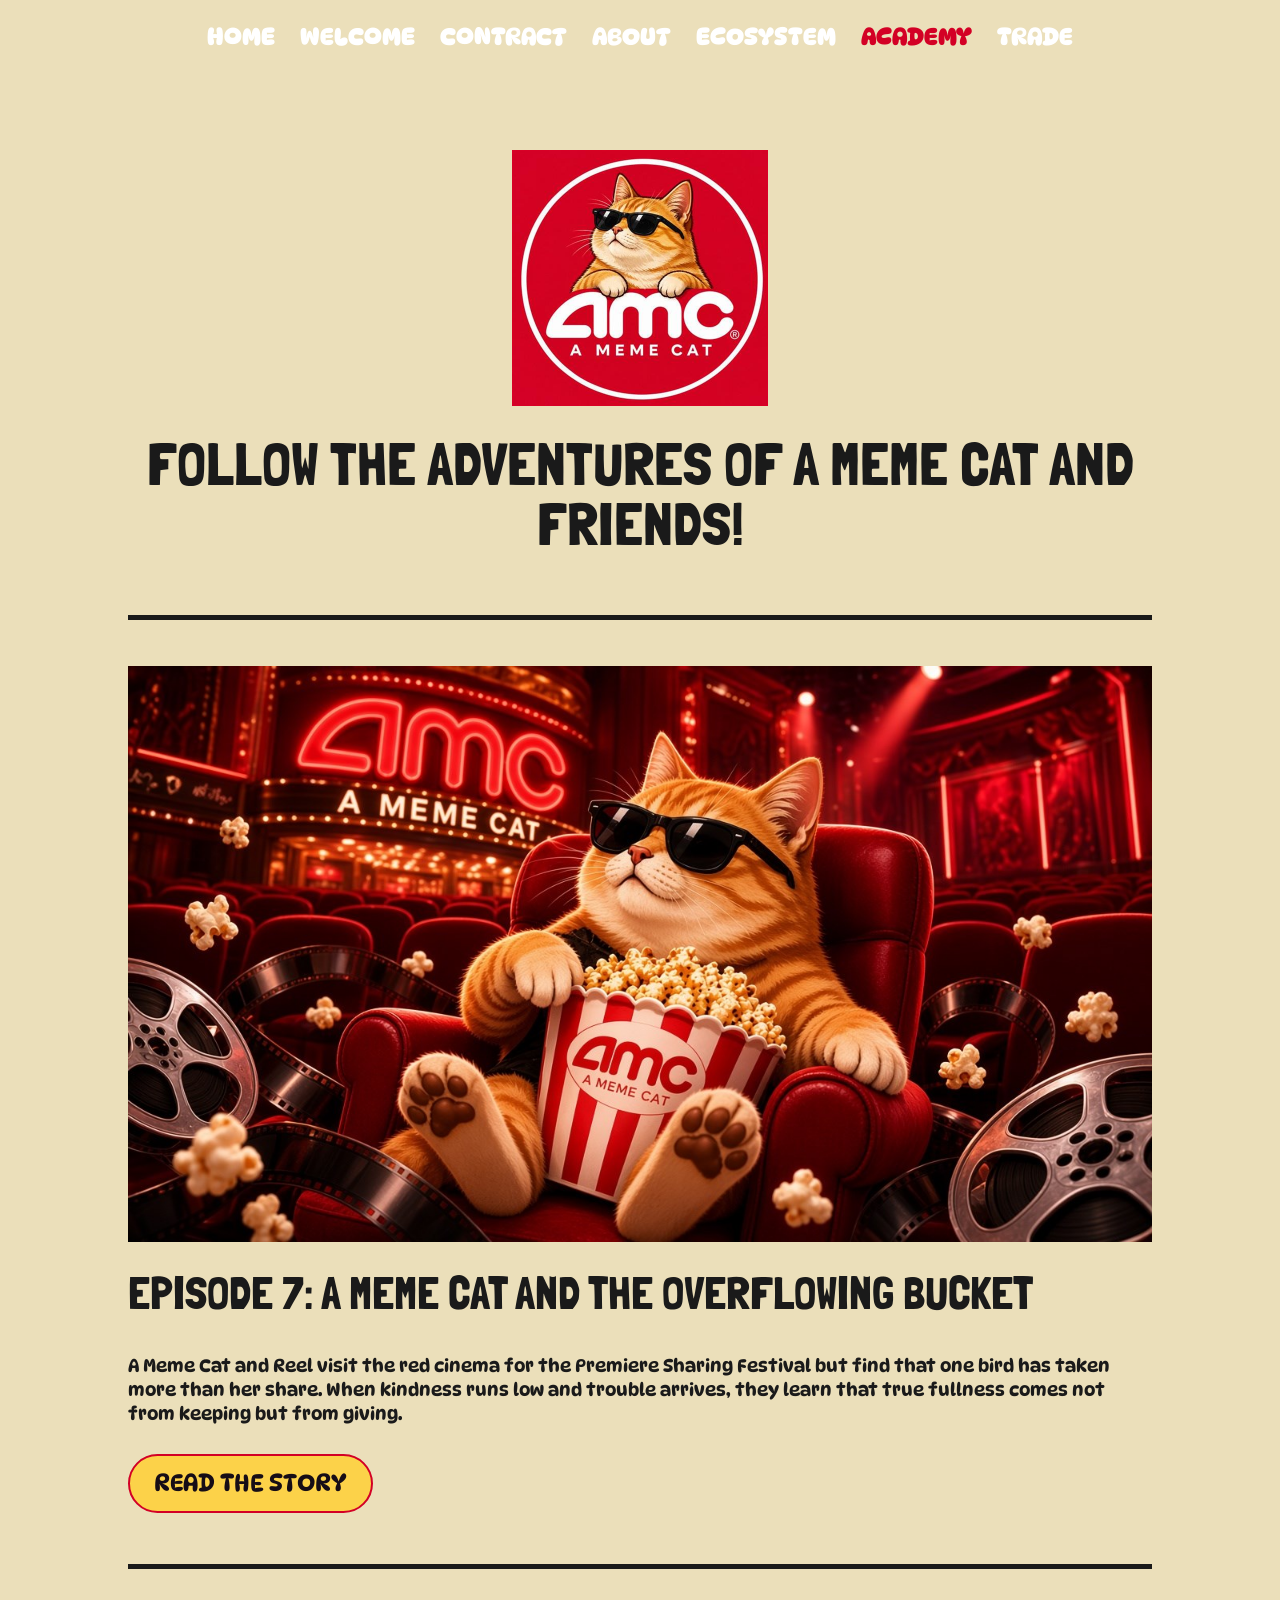
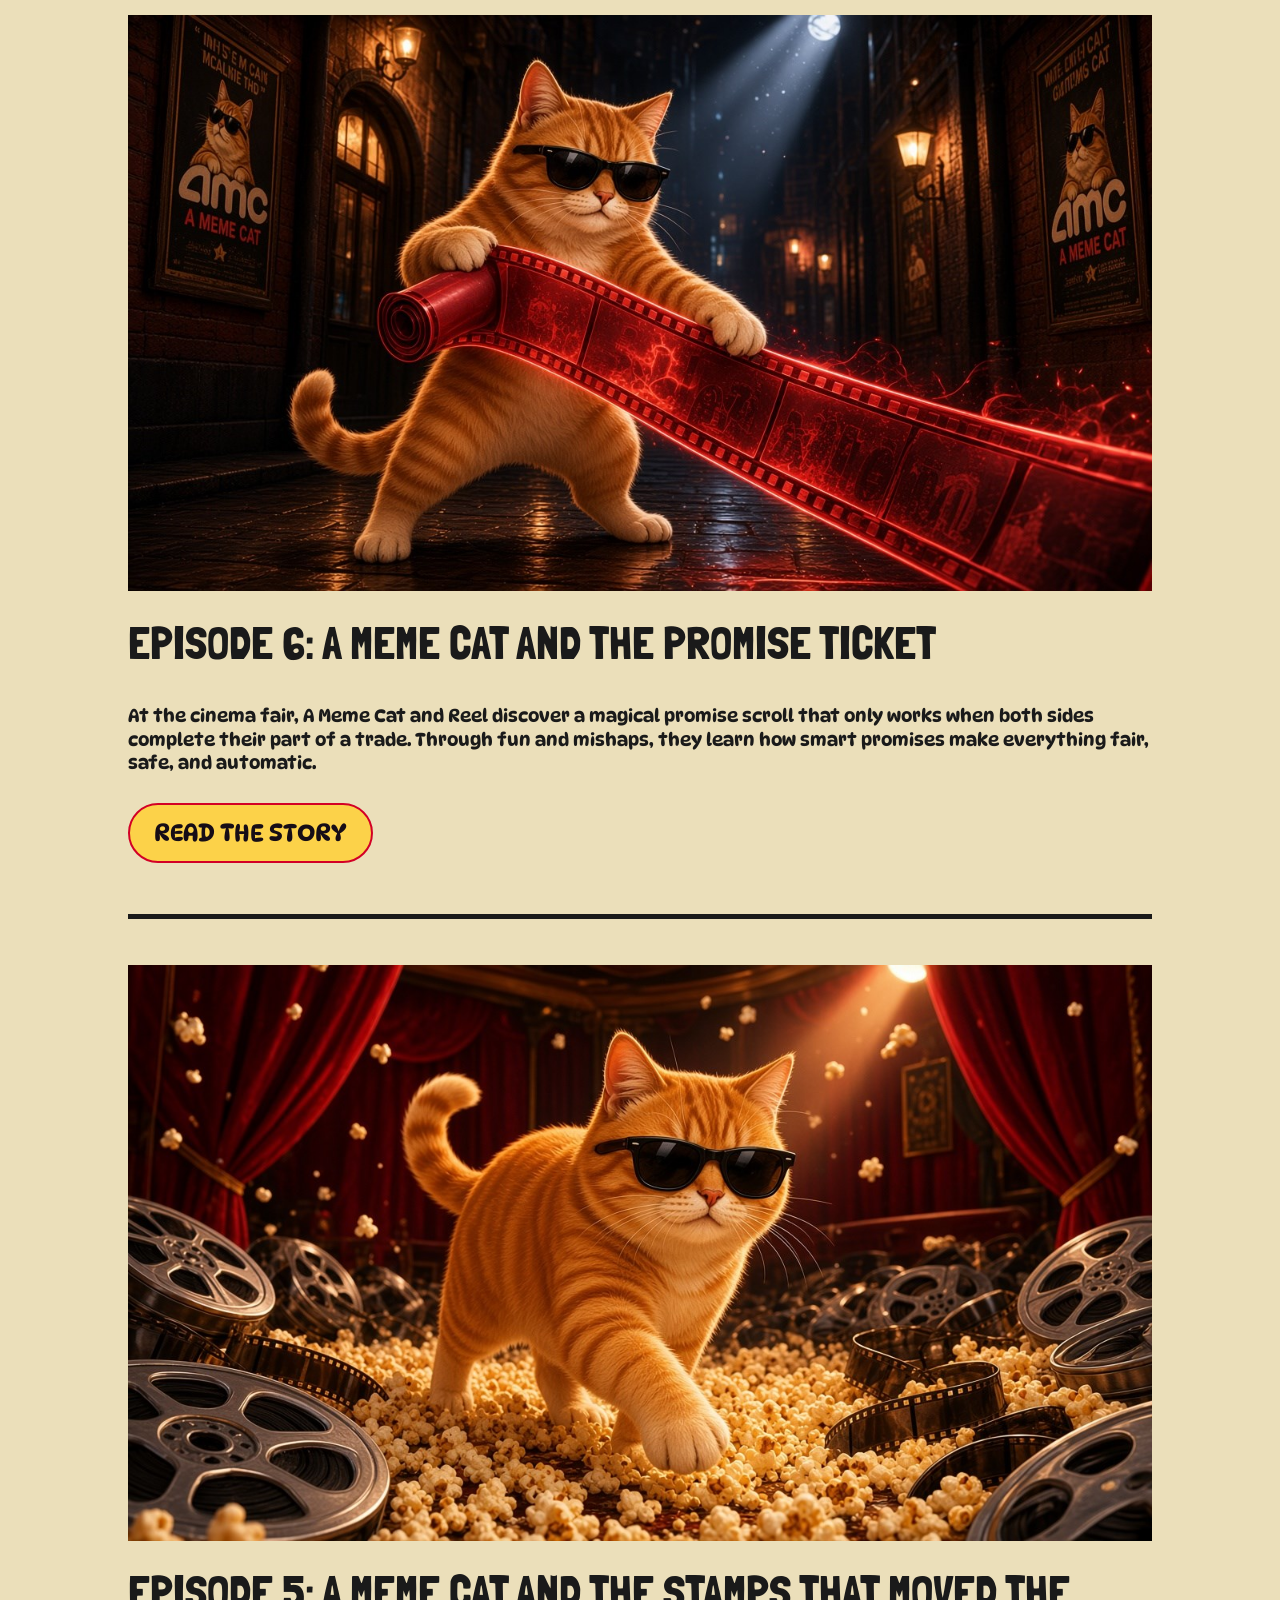
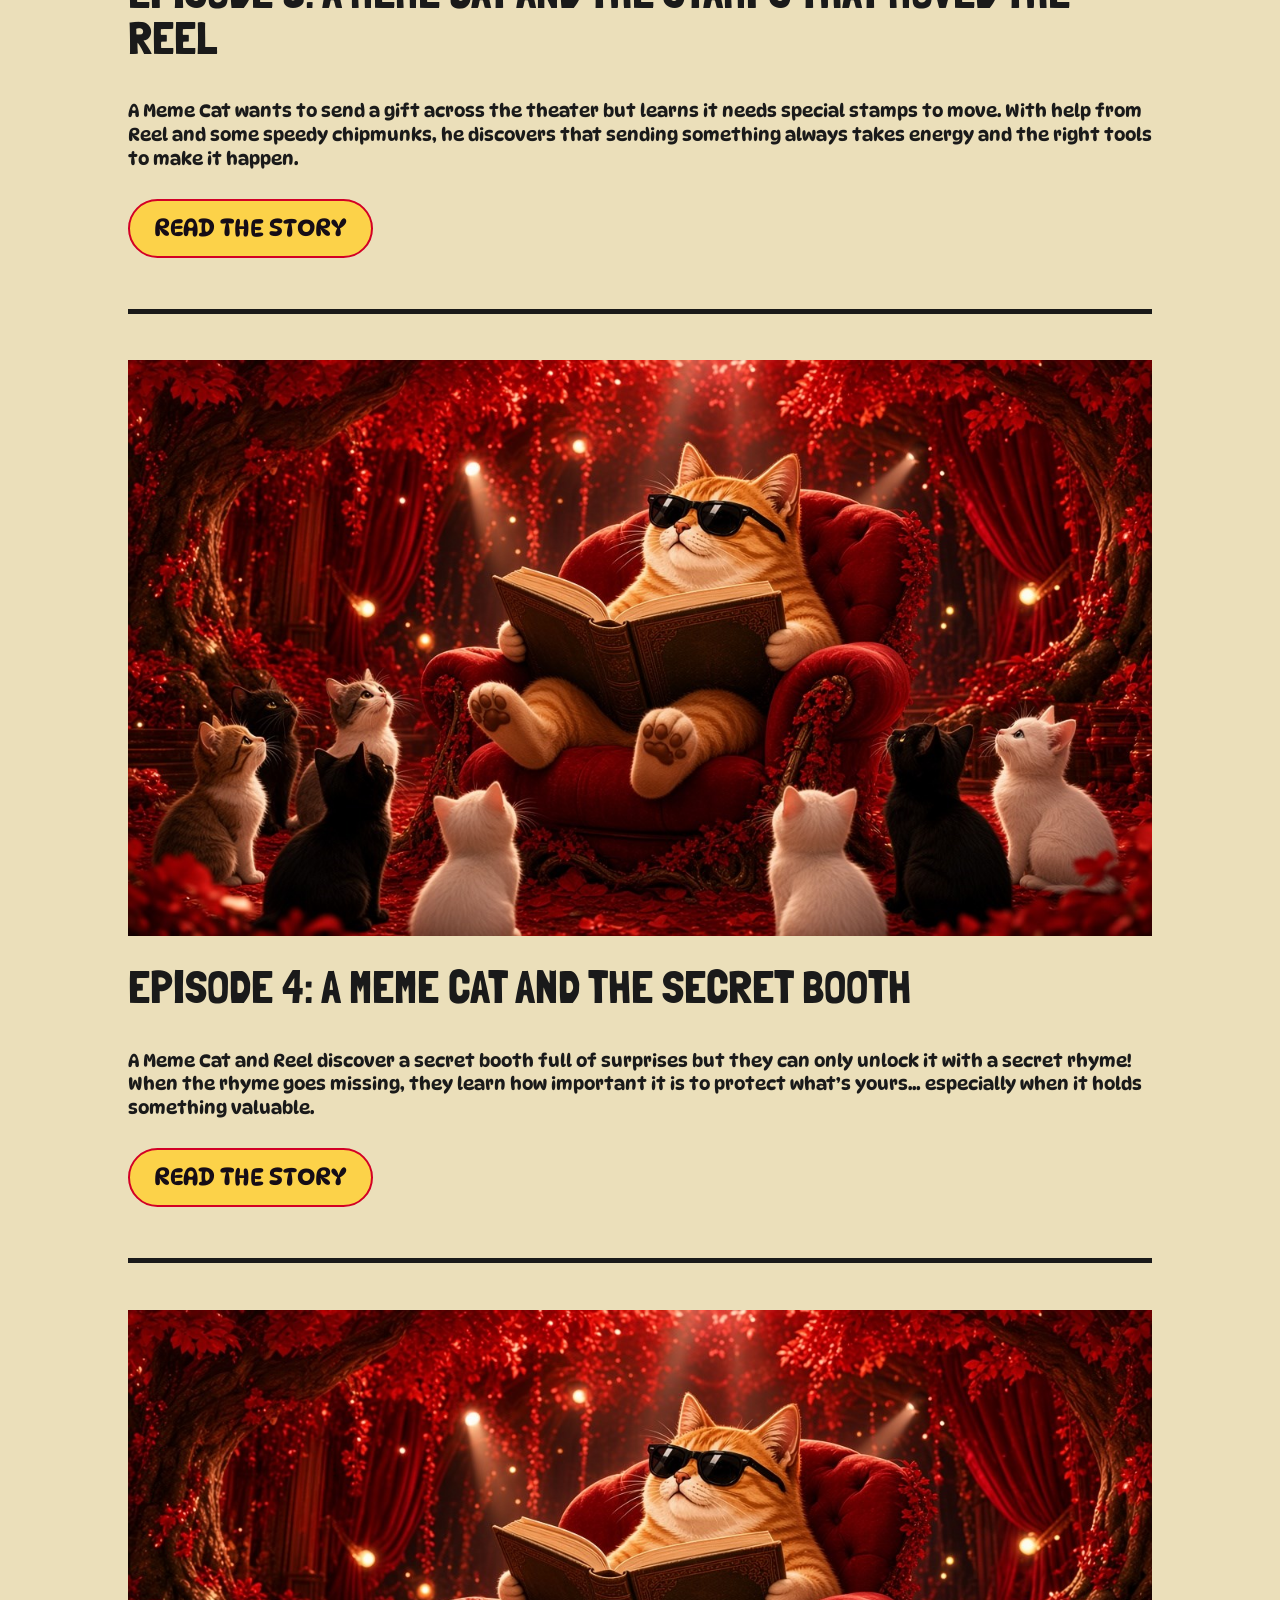
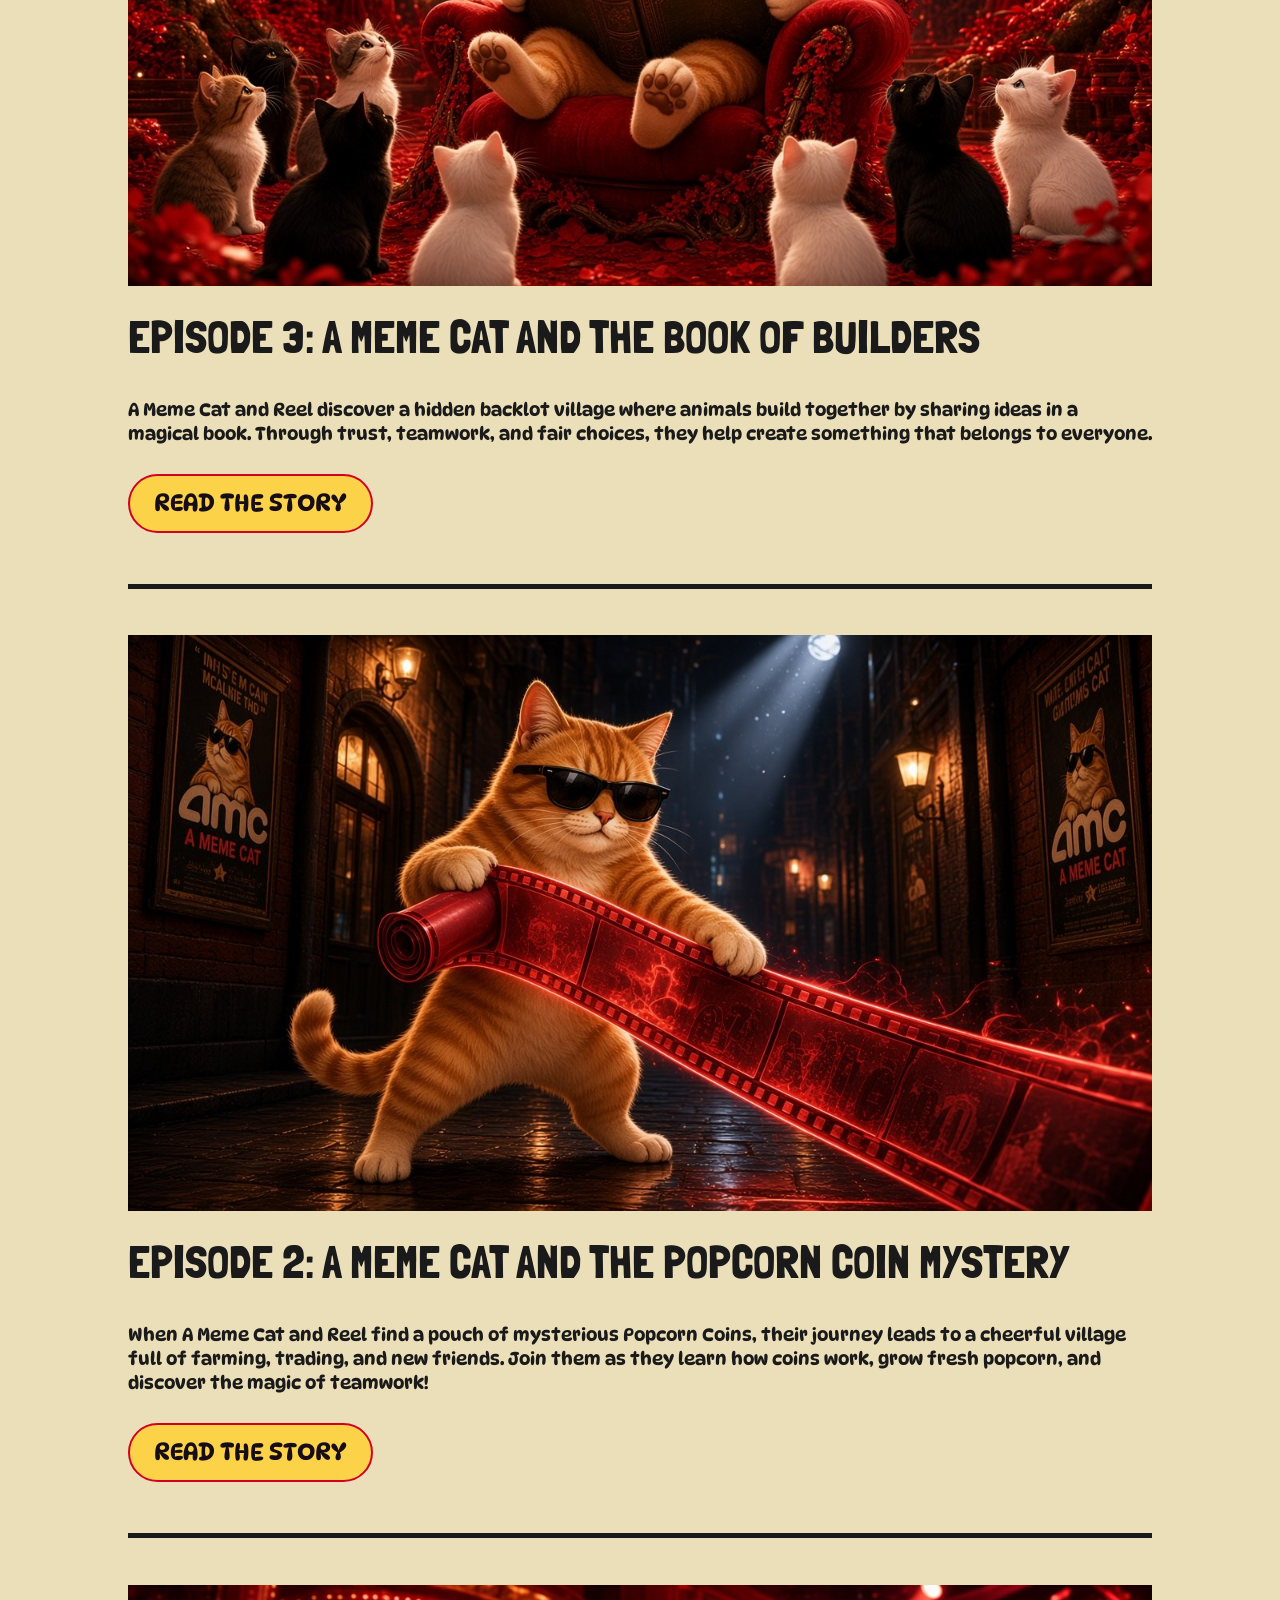
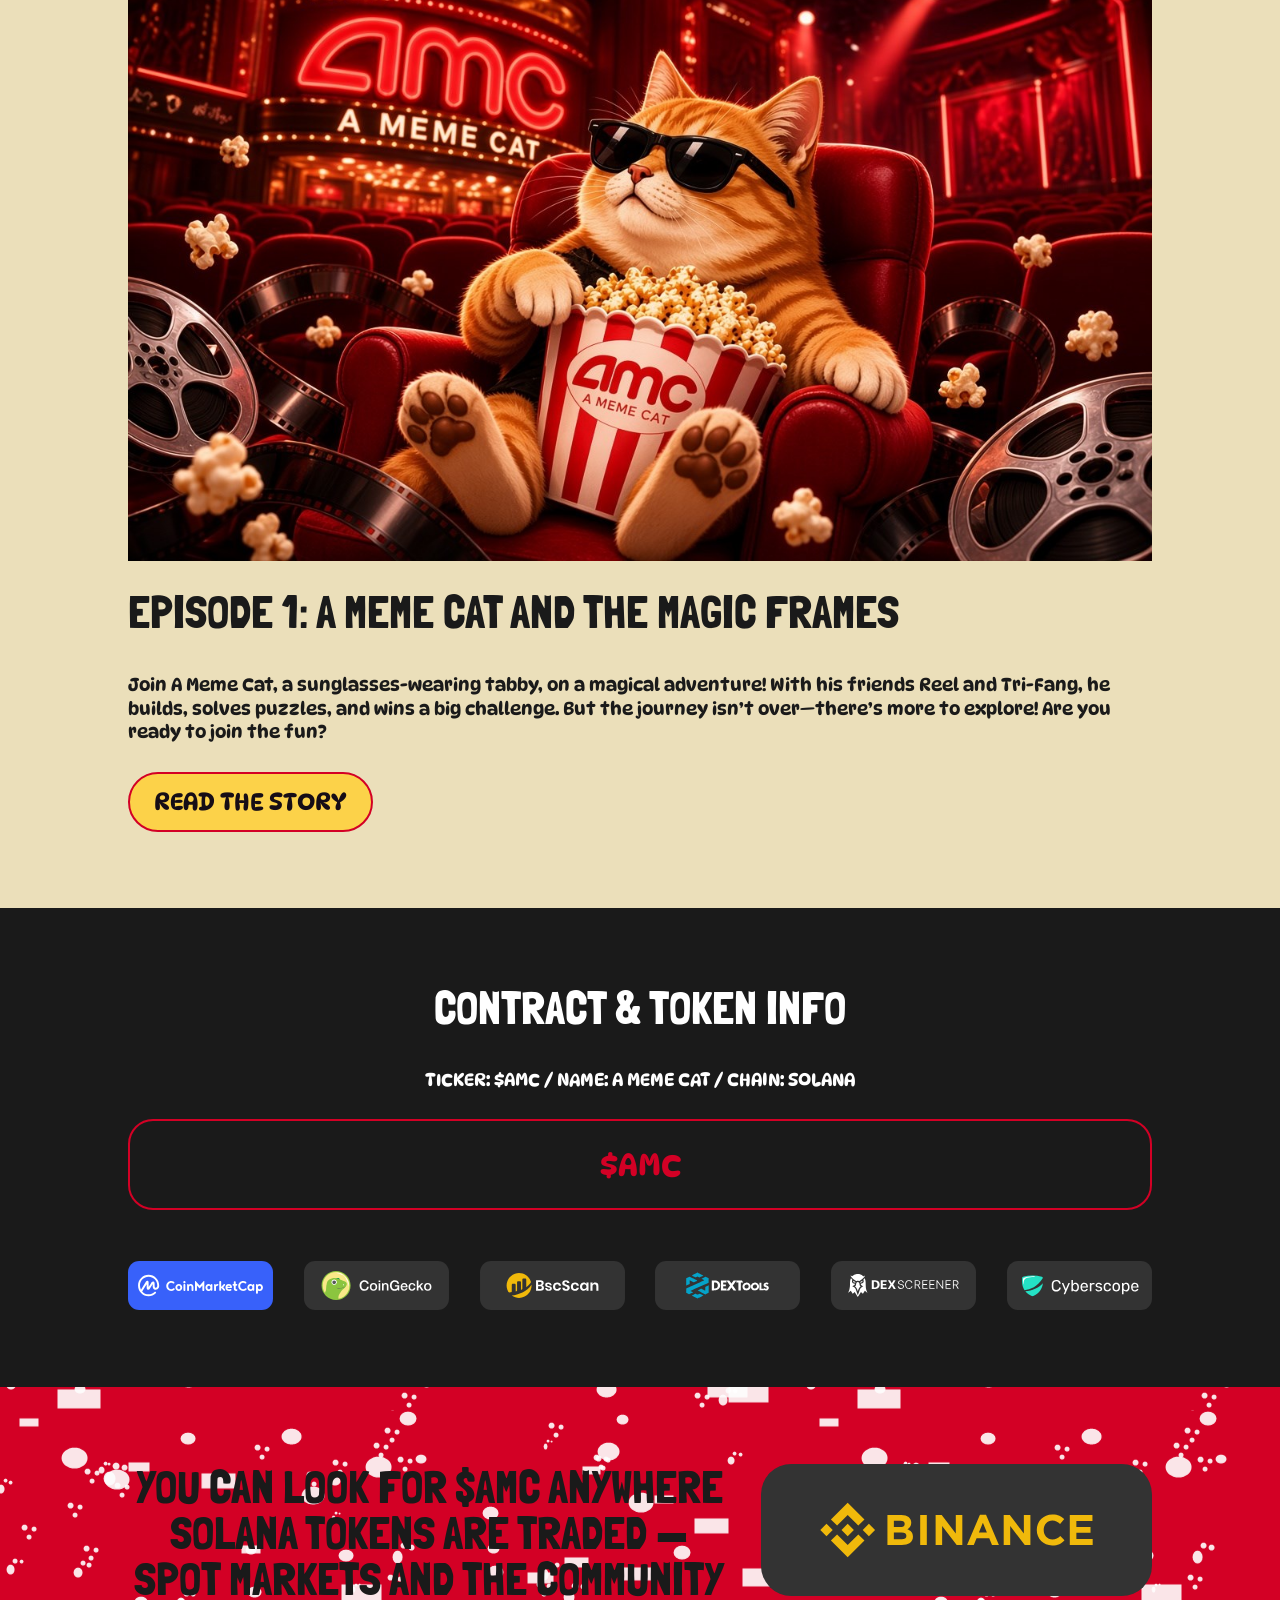
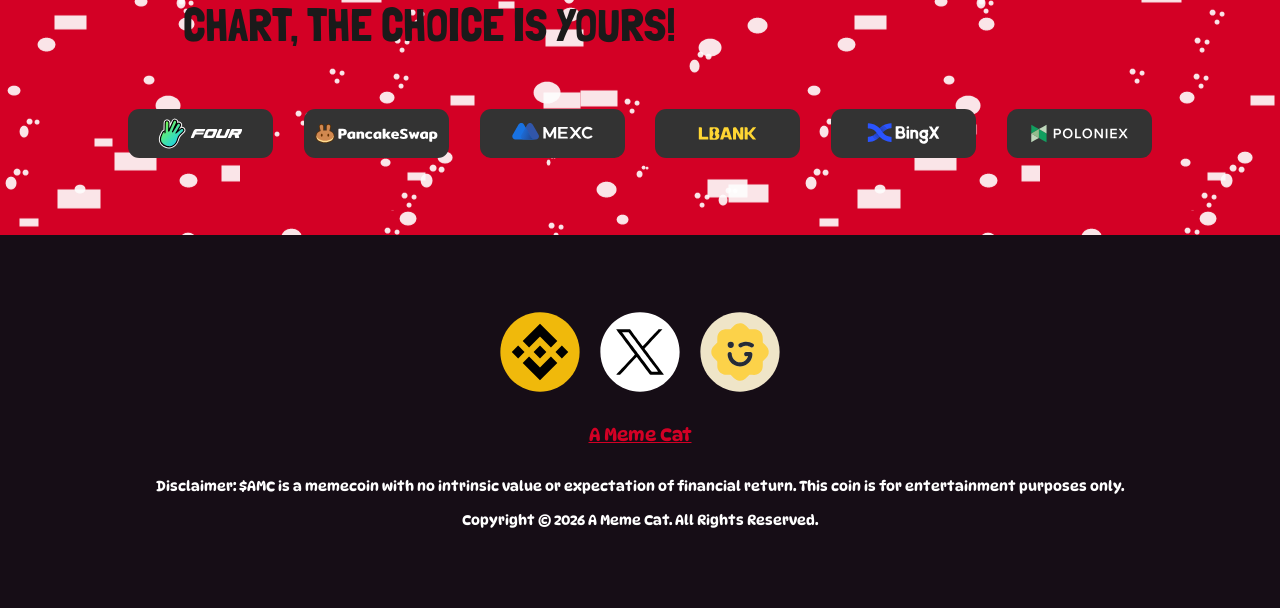
==== commit 4d224a0b: "update" ====
--- a/academy/index.html
+++ b/academy/index.html
@@ -903,11 +903,8 @@
 <a href="#" target="_blank" rel="noopener" aria-label="Community">
 <img decoding="async" class="social-icon" src="data:image/svg+xml,%3Csvg%20xmlns='http://www.w3.org/2000/svg'%20viewBox='0%200%200%200'%3E%3C/svg%3E" alt="Community icon" data-lazy-src="../wp-content/uploads/2025/04/visit-binance-square.svg" /><noscript><img decoding="async" class="social-icon" src="../wp-content/uploads/2025/04/visit-binance-square.svg" alt="Community icon" /></noscript>
 </a>
-<a href="https://x.com/memecatinsol" target="_blank" rel="noopener" aria-label="Twitter">
+<a href="https://x.com/amemecatonsol" target="_blank" rel="noopener" aria-label="Twitter">
 <img decoding="async" class="social-icon" src="data:image/svg+xml,%3Csvg%20xmlns='http://www.w3.org/2000/svg'%20viewBox='0%200%200%200'%3E%3C/svg%3E" alt="Twitter Icon" data-lazy-src="../wp-content/uploads/2025/04/visit-x.svg" /><noscript><img decoding="async" class="social-icon" src="../wp-content/uploads/2025/04/visit-x.svg" alt="Twitter Icon" /></noscript>
-</a>
-<a href="#" target="_blank" rel="noopener" aria-label="Telegram">
-<img decoding="async" class="social-icon" src="data:image/svg+xml,%3Csvg%20xmlns='http://www.w3.org/2000/svg'%20viewBox='0%200%200%200'%3E%3C/svg%3E" alt="Telegram Icon" data-lazy-src="../wp-content/uploads/2025/04/visit-telegram.svg" /><noscript><img decoding="async" class="social-icon" src="../wp-content/uploads/2025/04/visit-telegram.svg" alt="Telegram Icon" /></noscript>
 </a>
 <a href="#" target="_blank" rel="noopener" aria-label="Giggle Academy">
 <img decoding="async" class="social-icon" src="data:image/svg+xml,%3Csvg%20xmlns='http://www.w3.org/2000/svg'%20viewBox='0%200%200%200'%3E%3C/svg%3E" alt="Giggle Icon" data-lazy-src="../wp-content/uploads/2025/04/visit-giggle-academy.svg" /><noscript><img decoding="async" class="social-icon" src="../wp-content/uploads/2025/04/visit-giggle-academy.svg" alt="Giggle Icon" /></noscript>
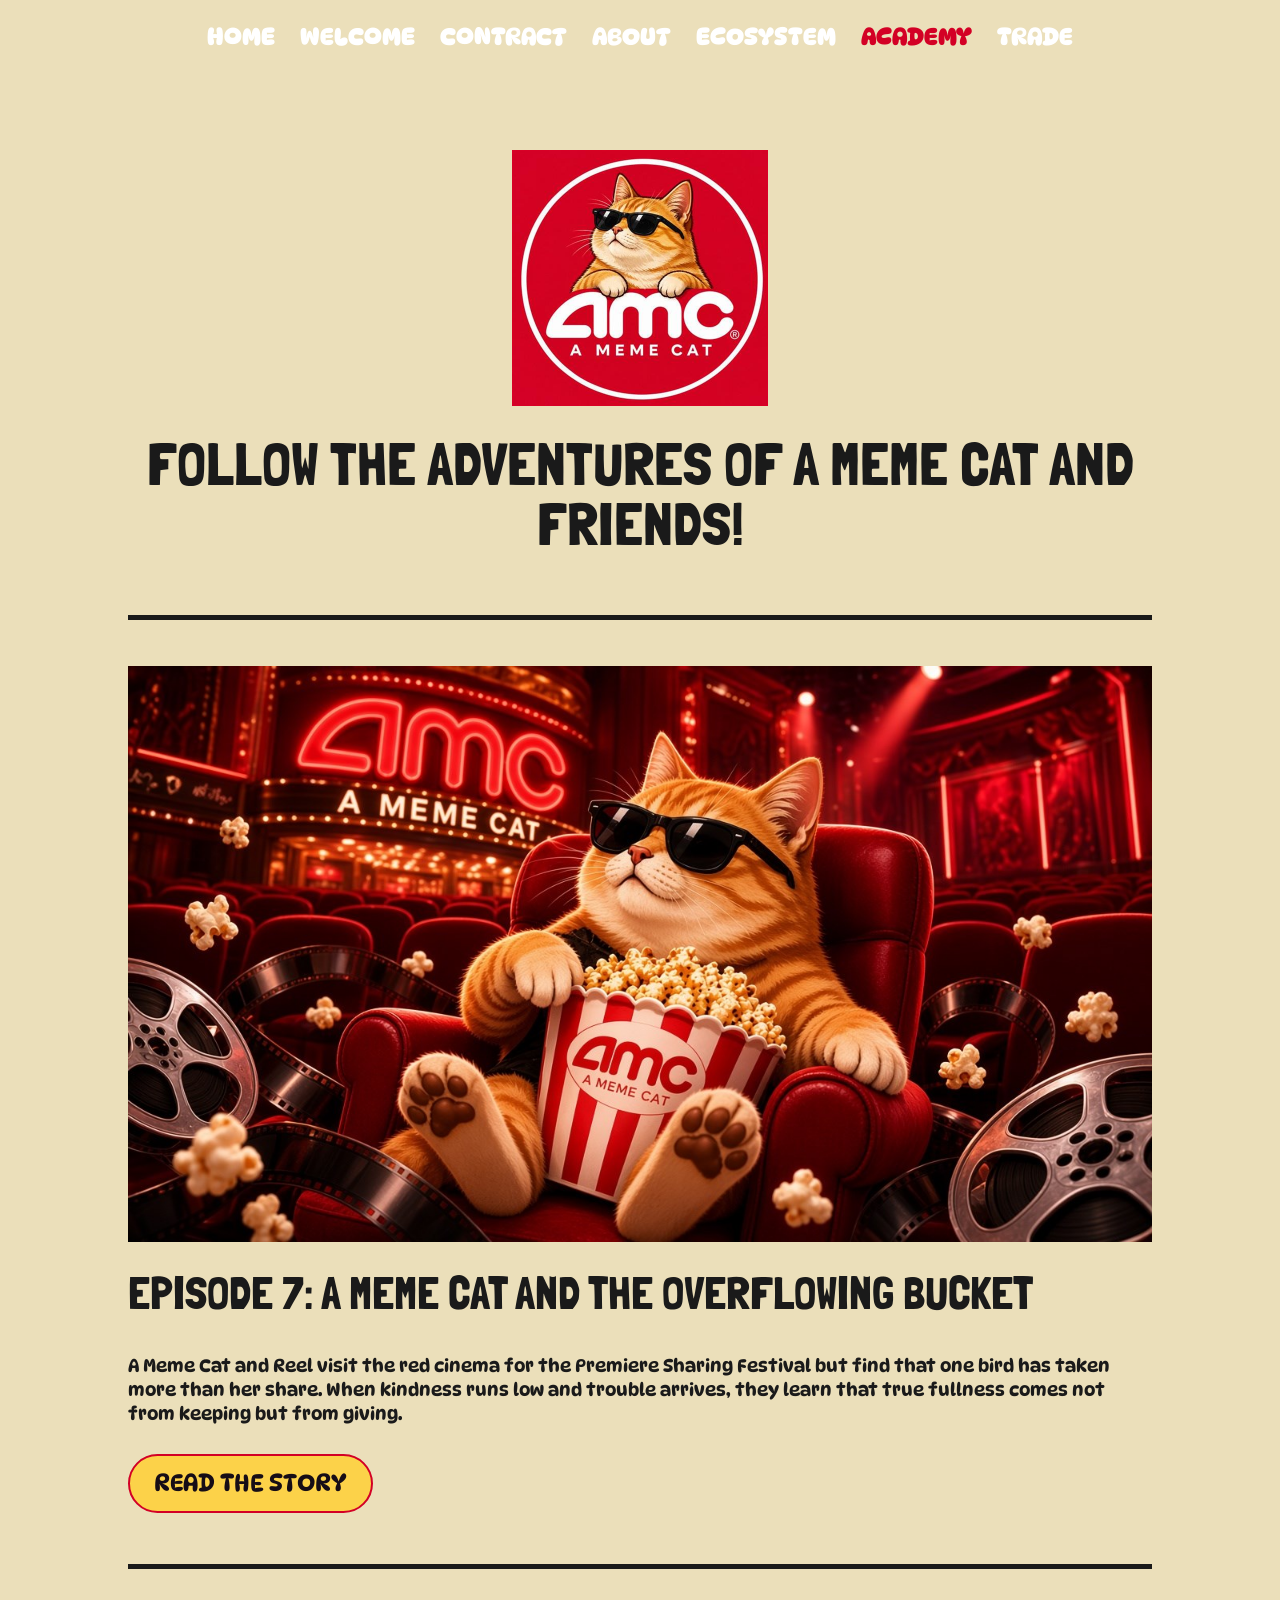
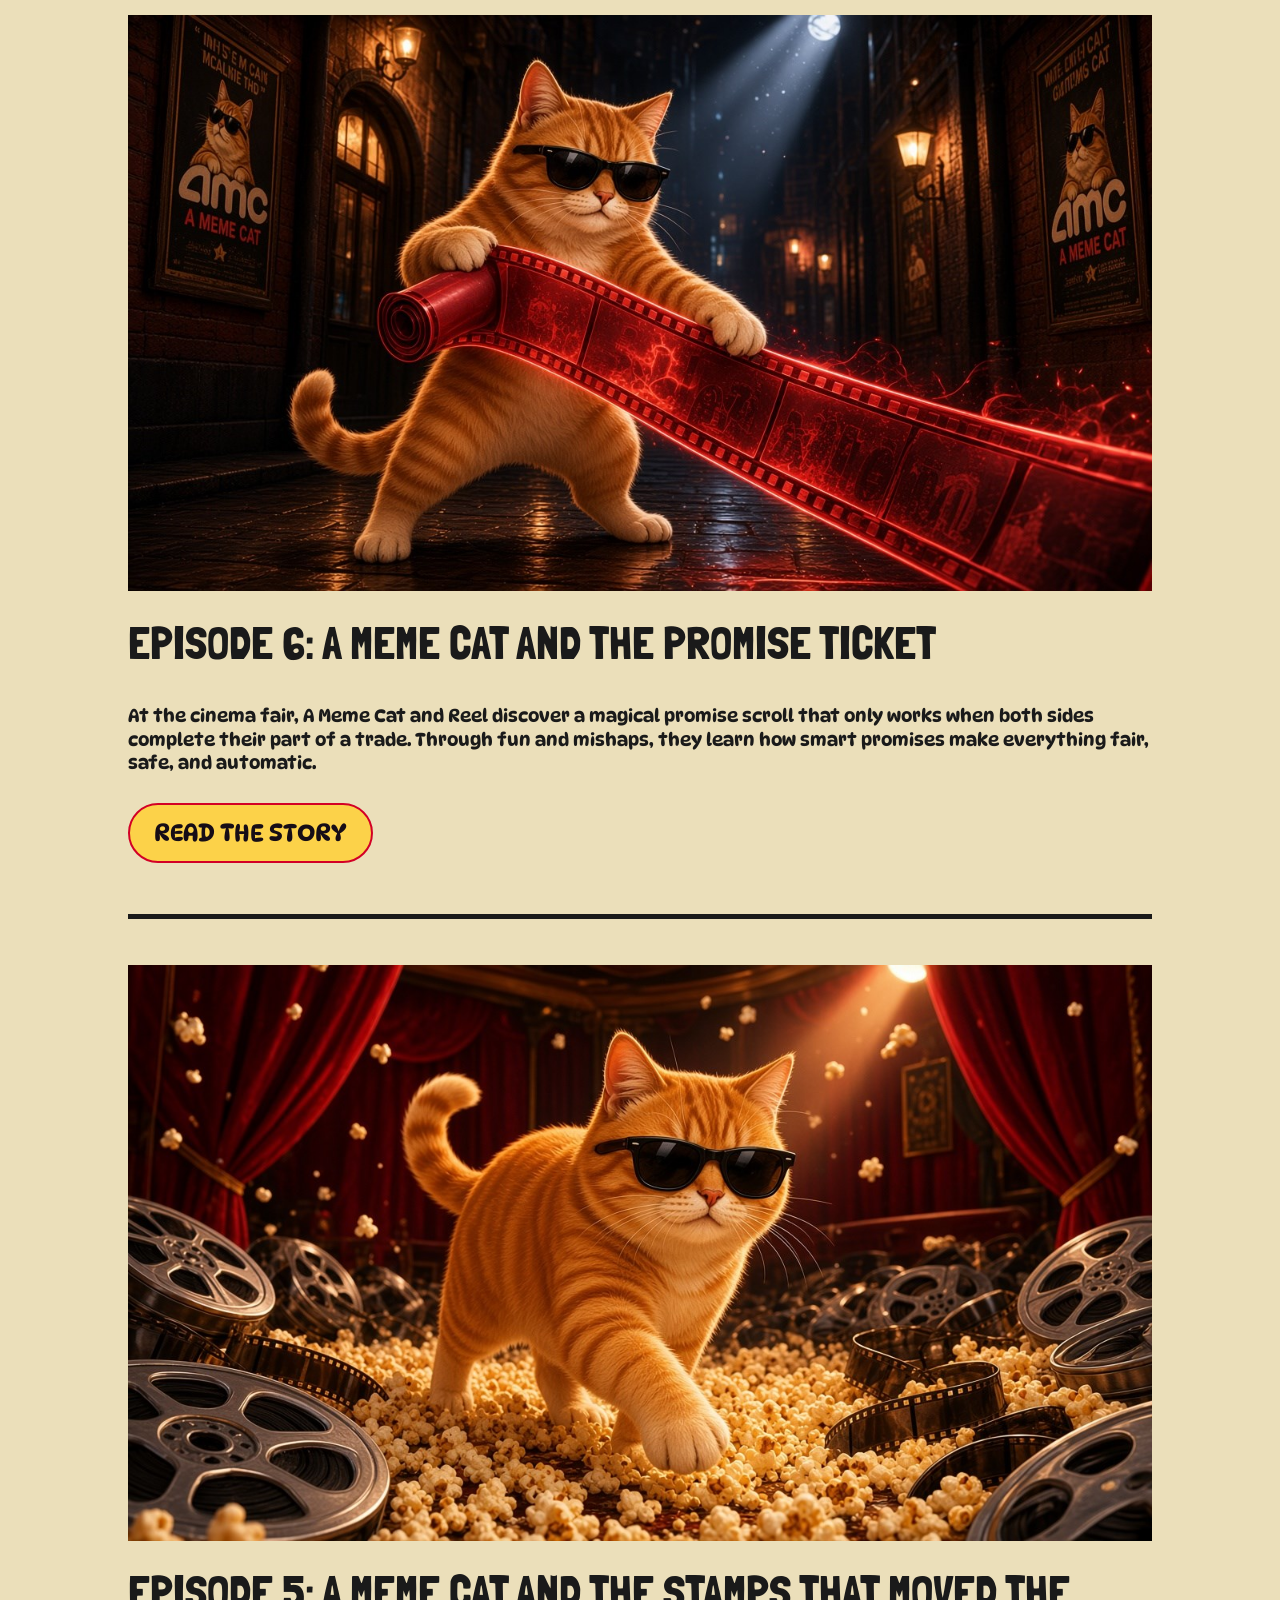
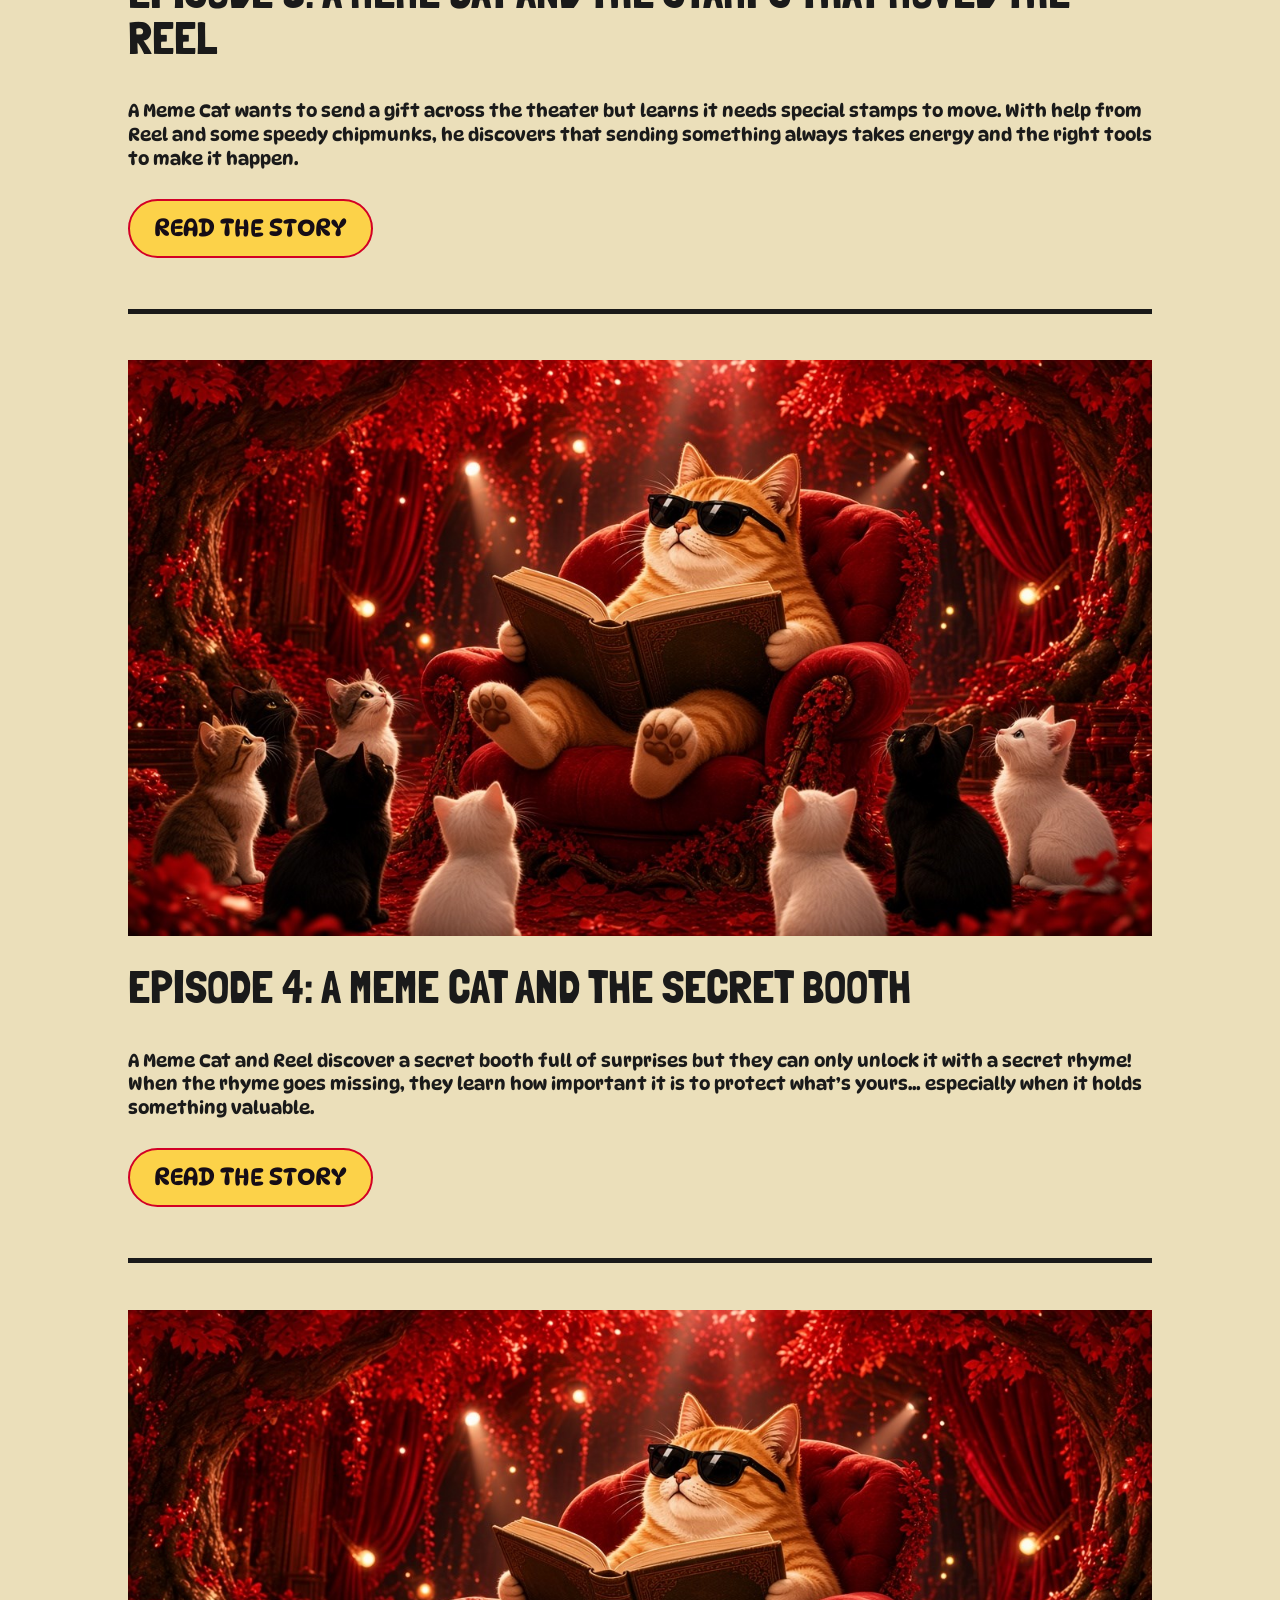
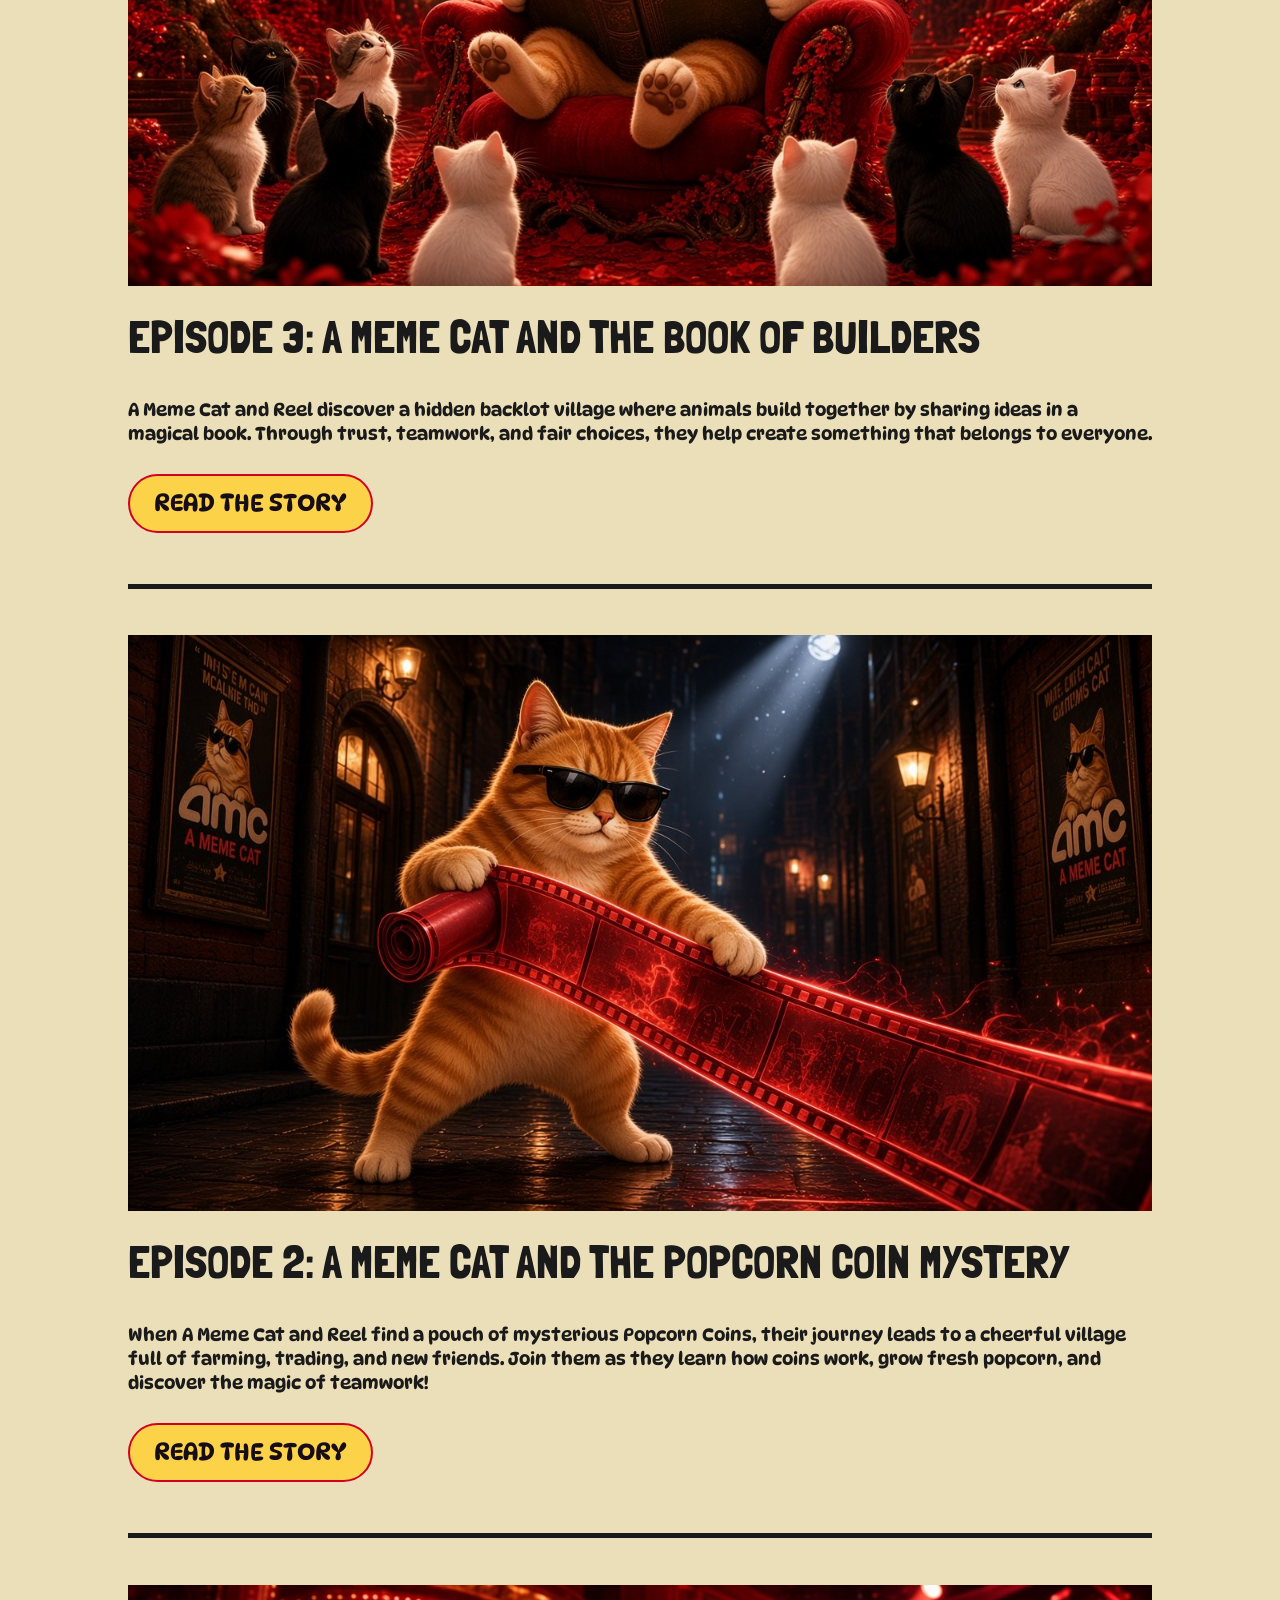
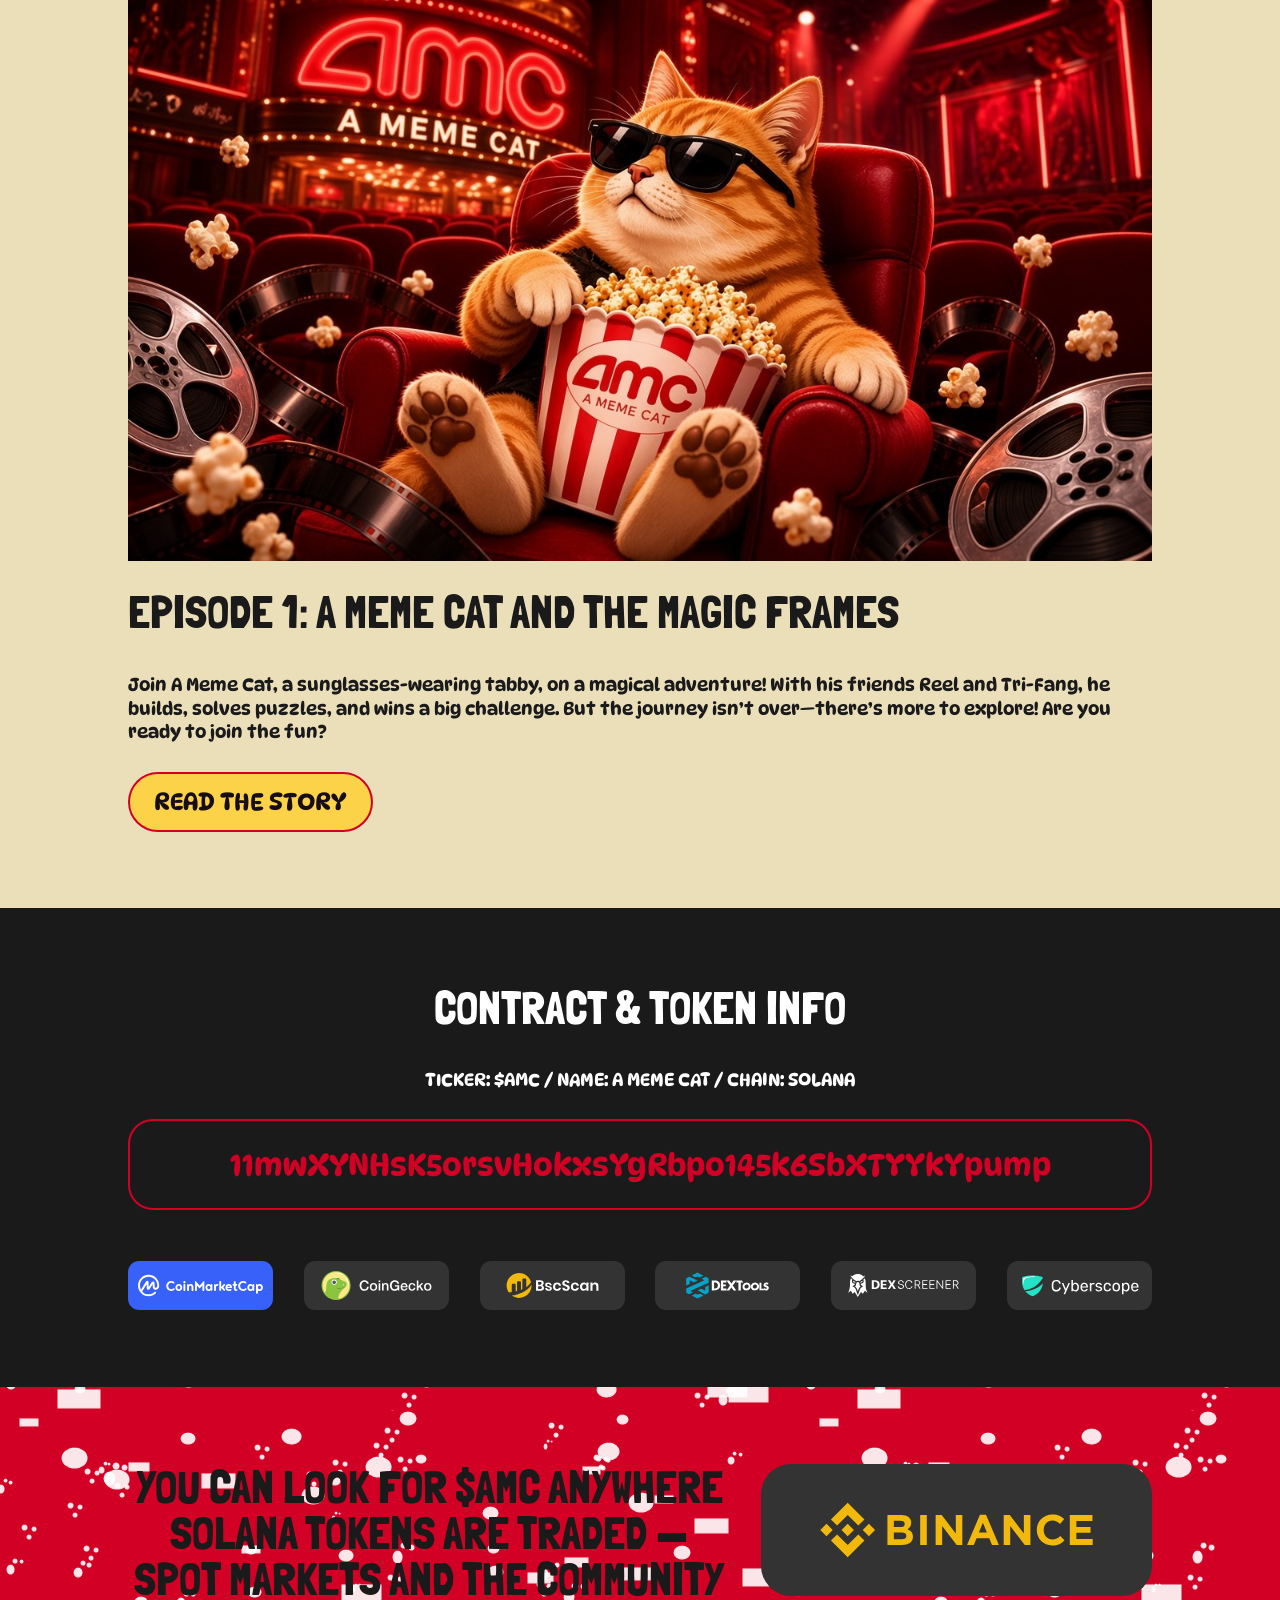
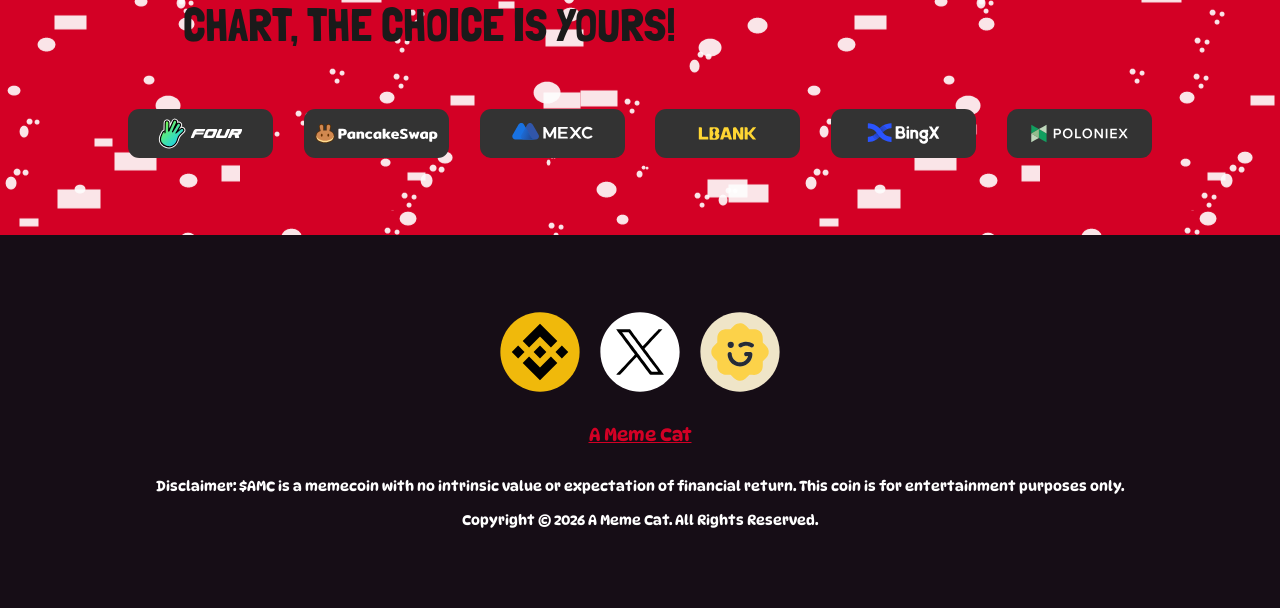
==== commit 1b2158a3: "update" ====
--- a/academy/index.html
+++ b/academy/index.html
@@ -669,7 +669,7 @@
 				
 				
 				
-				<div class="et_pb_text_inner">$AMC</div>
+				<div class="et_pb_text_inner">11mwXYNHsK5orsvHokxsYgRbpo145k6SbXTYYkYpump</div>
 			</div>
 			</div>
 				
@@ -711,7 +711,7 @@
 				
 				
 				
-				<a href="https://solscan.io/" target="_blank"><span class="et_pb_image_wrap "><img decoding="async" src="data:image/svg+xml,%3Csvg%20xmlns='http://www.w3.org/2000/svg'%20viewBox='0%200%200%200'%3E%3C/svg%3E" alt="" title="solscan" class="wp-image-633" data-lazy-src="../wp-content/uploads/2025/04/bsc-scan.svg" /><noscript><img decoding="async" src="../wp-content/uploads/2025/04/bsc-scan.svg" alt="" title="solscan" class="wp-image-633" /></noscript></span></a>
+				<a href="https://solscan.io/token/11mwXYNHsK5orsvHokxsYgRbpo145k6SbXTYYkYpump" target="_blank"><span class="et_pb_image_wrap "><img decoding="async" src="data:image/svg+xml,%3Csvg%20xmlns='http://www.w3.org/2000/svg'%20viewBox='0%200%200%200'%3E%3C/svg%3E" alt="" title="solscan" class="wp-image-633" data-lazy-src="../wp-content/uploads/2025/04/bsc-scan.svg" /><noscript><img decoding="async" src="../wp-content/uploads/2025/04/bsc-scan.svg" alt="" title="solscan" class="wp-image-633" /></noscript></span></a>
 			</div>
 			</div><div class="et_pb_column et_pb_column_1_6 et_pb_column_12  et_pb_css_mix_blend_mode_passthrough">
 				
